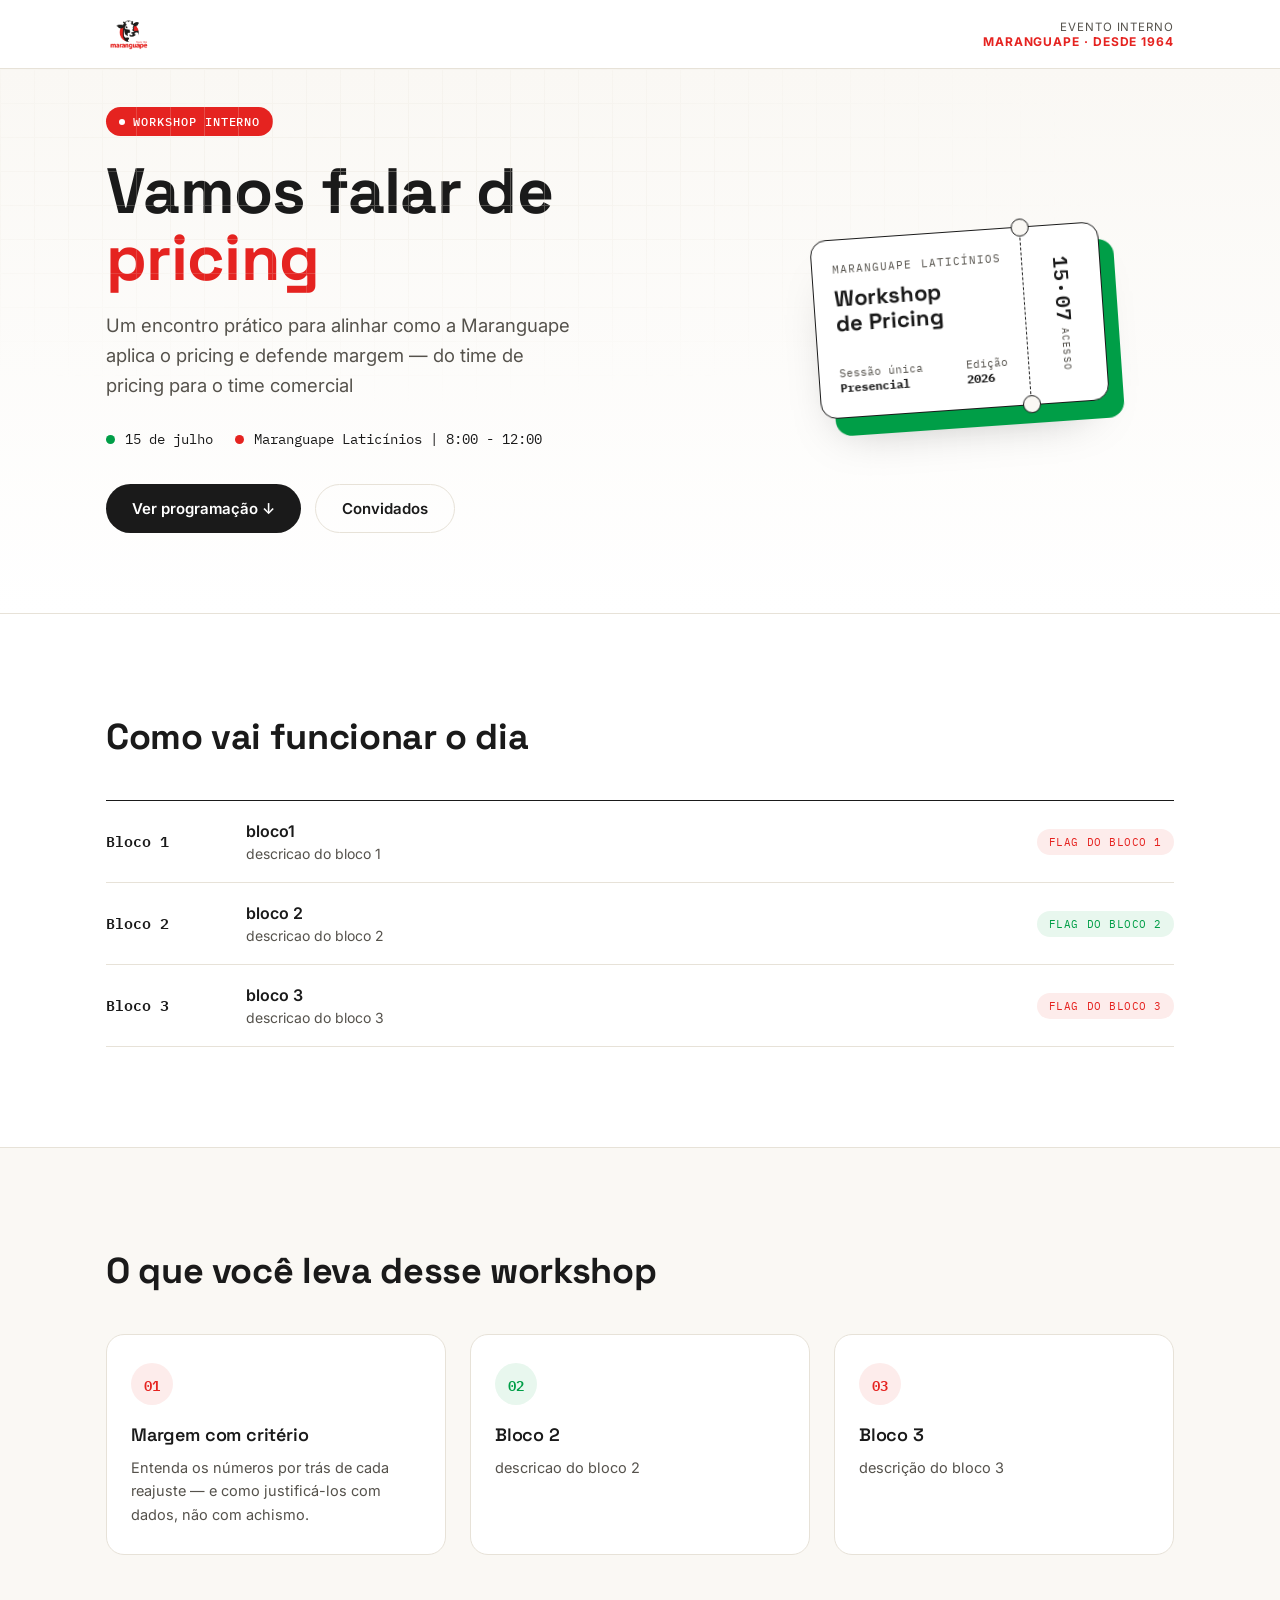
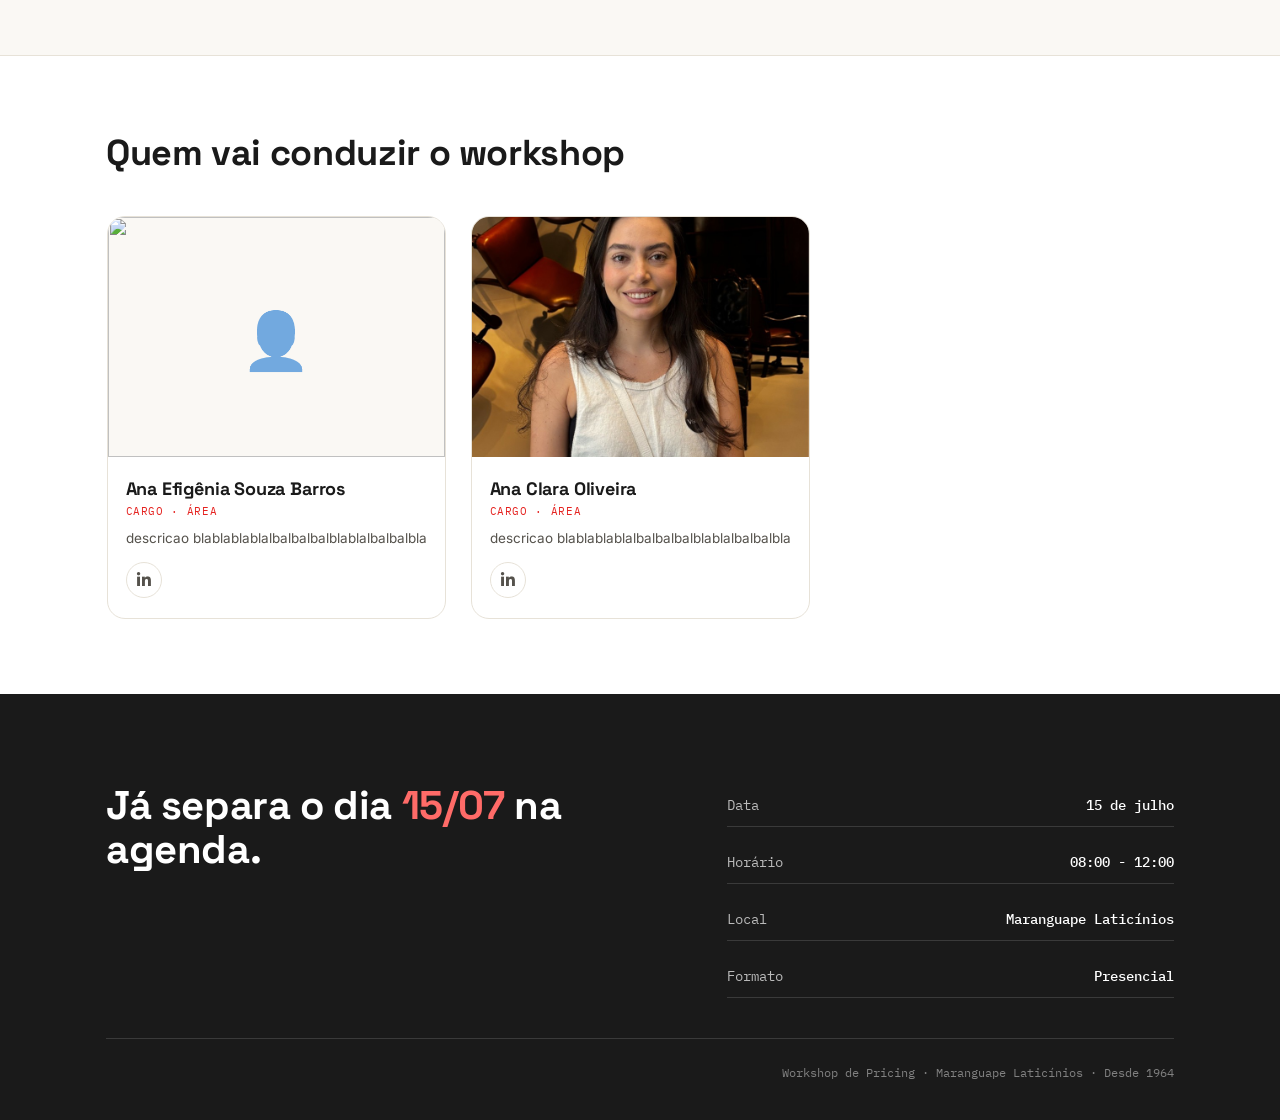
==== index.html @ 8d64ac61 "Add files via upload" ====
<!DOCTYPE html>
<html lang="pt-BR">
<head>
<meta charset="UTF-8">
<meta name="viewport" content="width=device-width, initial-scale=1.0">
<title>Workshop de Pricing · Maranguape · 15 de julho</title>
<link rel="preconnect" href="https://fonts.googleapis.com">
<link rel="preconnect" href="https://fonts.gstatic.com" crossorigin>
<link href="https://fonts.googleapis.com/css2?family=Space+Grotesk:wght@500;600;700&family=Inter:wght@400;500;600;700&family=IBM+Plex+Mono:wght@400;500;600&display=swap" rel="stylesheet">
<link href="workshop.css" rel="stylesheet"> 
<link rel="icon" type="image/png" href="logo.png">
</head>
<body>

  <!-- depois tem q lembrar de aumentar a logo do icon ta mt pequena-->

<header class="site">
  <div class="wrap">
    <div class="brand">
      <img src="logo.png">
    </div>
    <div class="header-tag">Evento interno<strong>Maranguape · Desde 1964</strong></div>
  </div>
</header>

<section class="hero">
  <div class="grid-bg"></div>
  <div class="wrap">
    <div>
      <span class="eyebrow">Workshop interno</span>
      <h1>Vamos falar de <span>pricing</span></h1>
      <p class="lead">Um encontro prático para alinhar como a Maranguape aplica o pricing e defende margem — 
        do time de pricing para o time comercial</p>
      <div class="hero-meta">
        <div class="meta-item"><span class="meta-dot"></span> 15 de julho</div>
        <div class="meta-item alt"><span class="meta-dot"></span> Maranguape Laticínios | 8:00 - 12:00</div>
      </div>
      <div class="cta-row">
        <a href="#agenda" class="btn btn-primary">Ver programação ↓</a>
        <a href="#convidados" class="btn btn-ghost">Convidados</a>
      </div>
    </div>

    <div class="ticket-stage">
      <div>
        <div class="ticket">
          <div class="ticket-main">
            <div>
              <div class="ticket-brand">Maranguape laticínios</div>
              <div class="ticket-title">Workshop<br>de Pricing</div>
            </div>
            <div class="ticket-foot">
              <span>Sessão única<br><strong>Presencial</strong></span>
              <span>Edição<br><strong>2026</strong></span>
            </div>
          </div>
          <div class="ticket-stub">
            <span class="ticket-num">15·07</span>
            <span class="label">Acesso</span>
          </div>
        </div>
      </div>
    </div>
  </div>
</section>

<section class="agenda" id="agenda">
  <div class="wrap">
    <div class="section-head">
      <div>
        <h2>Como vai funcionar o dia</h2>
      </div>
    </div>

    <div class="ledger">
      <div class="ledger-row">
        <div class="ledger-time mono">Bloco 1</div>
        <div>
          <div class="ledger-title">bloco1</div>
          <div class="ledger-desc">descricao do bloco 1 </div>
        </div>
        <span class="tag-chip red">flag do bloco 1</span>
      </div>
      <div class="ledger-row">
        <div class="ledger-time mono">Bloco 2</div>
        <div>
          <div class="ledger-title">bloco 2</div>
          <div class="ledger-desc">descricao do bloco 2</div>
        </div>
        <span class="tag-chip green">flag do bloco 2</span>
      </div>
      <div class="ledger-row">
        <div class="ledger-time mono">Bloco 3</div>
        <div>
          <div class="ledger-title">bloco 3</div>
          <div class="ledger-desc">descricao do bloco 3</div>
        </div>
        <span class="tag-chip red">flag do bloco 3</span>
      </div>
    </div>
  </div>
</section>

<section class="why">
  <div class="wrap">
    <div class="section-head">
      <div>
        <h2>O que você leva desse workshop</h2>
      </div>
    </div>
    <div class="why-grid">
      <div class="why-card">
        <div class="icon">01</div>
        <h3>Margem com critério</h3>
        <p>Entenda os números por trás de cada reajuste — e como justificá-los com dados, não com achismo.</p>
      </div>
      <div class="why-card">
        <div class="icon">02</div>
        <h3>Bloco 2</h3>
        <p>descricao do bloco 2</p>
      </div>
      <div class="why-card">
        <div class="icon">03</div>
        <h3>Bloco 3</h3>
        <p>descrição do bloco 3</p>
      </div>
    </div>
  </div>
</section>

<section class="guests" id="convidados">
  <div class="wrap">
    <div class="section-head">
      <div>
        <h2>Quem vai conduzir o workshop</h2>
      </div>
    </div>

    <div class="guests-grid">
      <div class="guest-card">
        <div class="guest-photo">
          <div class="placeholder">👤</div>
          <img src="efigenia.jpeg">
        </div>
        <div class="guest-info">
          <h3 class="guest-name">Ana Efigênia Souza Barros</h3>
          <span class="guest-role">Cargo · Área</span>
          <p class="guest-bio">descricao blablablablalbalbalbalblablalbalbalbla</p>

          <link rel="stylesheet" href="https://cdnjs.cloudflare.com/ajax/libs/font-awesome/6.5.0/css/all.min.css">

          <div class="guest-social">
            <a href="https://www.linkedin.com/in/anaefigenia/?lipi=urn%3Ali%3Apage%3Ad_flagship3_profile_view_base_contact_details%3BXvCQeNwMTAOn4PESxk7EeA%3D%3D" target="_blank" title="LinkedIn">
              <i class="fab fa-linkedin-in"></i>
            </a>
          </div>
        </div>
      </div>

      <div class="guest-card">
        <div class="guest-photo">
          <div class="placeholder">👤</div>
            <img src="ana.jpg">
        </div>
        <div class="guest-info">
          <h3 class="guest-name">Ana Clara Oliveira</h3>
          <span class="guest-role">Cargo · Área</span>
          <p class="guest-bio">descricao blablablablalbalbalbalblablalbalbalbla</p>
          <link rel="stylesheet" href="https://cdnjs.cloudflare.com/ajax/libs/font-awesome/6.5.0/css/all.min.css">

          <div class="guest-social">
            <a href="https://www.linkedin.com/in/ana-clara-d-oliveira/" target="_blank" title="LinkedIn">
              <i class="fab fa-linkedin-in"></i>
            </a>
          </div>
        </div>
      </div>
    </div>
  </div>
</section>

<footer class="site" id="presenca">
  <div class="wrap">
    <div class="footer-top">
      <h2>Já separa o dia <span>15/07</span> na agenda.</h2>
      <div class="footer-details">
        <div class="detail-row"><span>Data</span><strong>15 de julho</strong></div>
        <div class="detail-row"><span>Horário</span><strong>08:00 - 12:00</strong></div>
        <div class="detail-row"><span>Local</span><strong>Maranguape Laticínios</strong></div>
        <div class="detail-row"><span>Formato</span><strong>Presencial</strong></div>
      </div>
    </div>
    <div class="footer-bottom">
      <div class="brand">
      </div>
      <small>Workshop de Pricing · Maranguape Laticínios · Desde 1964</small>
    </div>
  </div>
</footer>

<script>
  // reveal ledger rows on scroll
  const rows = document.querySelectorAll('.ledger-row');
  const obs = new IntersectionObserver((entries)=>{
    entries.forEach((e,i)=>{
      if(e.isIntersecting){
        setTimeout(()=>e.target.classList.add('show'), i*70);
        obs.unobserve(e.target);
      }
    });
  }, {threshold:0.2});
  rows.forEach(r=>obs.observe(r));
</script>

</body>
</html>
---- workshop.css ----
:root{
    --white:#FFFFFF;
    --red:#E52320;
    --green:#009E47;
    --ink:#1A1A1A;
    --ink-soft:#55524C;
    --cream:#FAF8F4;
    --line:#E7E2D8;
    --red-soft:#FDECEB;
    --green-soft:#E8F7EE;
    --radius:18px;
  }
  *{box-sizing:border-box;}
  html{scroll-behavior:smooth;}
  body{
    margin:0;
    background:var(--white);
    color:var(--ink);
    font-family:'Inter',sans-serif;
    -webkit-font-smoothing:antialiased;
    overflow-x:hidden;
  }
  h1,h2,h3{
    font-family:'Space Grotesk',sans-serif;
    margin:0;
    letter-spacing:-0.01em;
  }
  .mono{
    font-family:'IBM Plex Mono',monospace;
  }
  a{color:inherit;}
  img{display:block;max-width:100%;}

  /* ---------- layout shells ---------- */
  .wrap{
    max-width:1180px;
    margin:0 auto;
    padding:0 clamp(20px,5vw,56px);
  }
  section{position:relative;}

  /* ---------- header ---------- */
  header.site{
    position:sticky;
    top:0;
    z-index:50;
    background:rgba(255,255,255,0.88);
    backdrop-filter:blur(8px);
    border-bottom:1px solid var(--line);
  }
  header.site .wrap{
    display:flex;
    align-items:center;
    justify-content:space-between;
    padding-top:14px;
    padding-bottom:14px;
  }
  .brand{display:flex;align-items:center;gap:10px;}
  .brand img{height:40px;width:auto;}
  .header-tag{
    font-size:11.5px;
    letter-spacing:0.08em;
    text-transform:uppercase;
    color:var(--ink-soft);
    text-align:right;
  }
  .header-tag strong{color:var(--red);display:block;font-size:12px;}

  /* ---------- hero ---------- */
  .hero{
    padding:clamp(24px,3vw,56px) 0 clamp(40px,7vw,80px); /* Reduzido de 48px/8vw/96px */
    background:
      linear-gradient(180deg, var(--cream) 0%, var(--white) 100%);
    border-bottom:1px solid var(--line);
    overflow:hidden;
  }
  .hero .wrap{
    display:grid;
    grid-template-columns:1.15fr 0.85fr;
    gap:clamp(32px,5vw,60px);
    align-items:center;
  }
  .grid-bg{
    position:absolute;
    inset:0;
    background-image:
      linear-gradient(var(--line) 1px, transparent 1px),
      linear-gradient(90deg, var(--line) 1px, transparent 1px);
    background-size:34px 34px;
    opacity:0.35;
    mask-image:radial-gradient(ellipse 80% 60% at 30% 20%, black 0%, transparent 70%);
    pointer-events:none;
  }
  .eyebrow{
    display:inline-flex;
    align-items:center;
    gap:8px;
    background:var(--red);
    color:var(--white);
    font-family:'IBM Plex Mono',monospace;
    font-size:12px;
    font-weight:500;
    letter-spacing:0.08em;
    text-transform:uppercase;
    padding:7px 13px;
    border-radius:100px;
    margin-bottom:22px;
  }
  .eyebrow::before{
    content:'';
    width:6px;height:6px;
    background:var(--white);
    border-radius:50%;
    display:inline-block;
  }
  .hero h1{
    font-size:clamp(38px,5.6vw,64px);
    line-height:1.04;
    font-weight:700;
    color:var(--ink);
  }
  .hero h1 span{color:var(--red);}
  .hero p.lead{
    margin-top:20px;
    font-size:clamp(16px,1.6vw,18.5px);
    line-height:1.6;
    color:var(--ink-soft);
    max-width:480px;
  }
  .hero-meta{
    margin-top:30px;
    display:flex;
    flex-wrap:wrap;
    gap:22px;
  }
  .meta-item{
    display:flex;
    align-items:center;
    gap:10px;
    font-family:'IBM Plex Mono',monospace;
    font-size:14px;
    color:var(--ink);
  }
  .meta-dot{
    width:9px;height:9px;border-radius:50%;
    background:var(--green);
    flex-shrink:0;
  }
  .meta-item.alt .meta-dot{background:var(--red);}
  .cta-row{
    margin-top:36px;
    display:flex;
    gap:14px;
    flex-wrap:wrap;
  }
  .btn{
    font-family:'Inter',sans-serif;
    font-weight:600;
    font-size:15px;
    padding:14px 26px;
    border-radius:100px;
    text-decoration:none;
    display:inline-flex;
    align-items:center;
    gap:8px;
    transition:transform .18s ease, box-shadow .18s ease;
  }
  .btn-primary{
    background:var(--ink);
    color:var(--white);
  }
  .btn-primary:hover{transform:translateY(-2px);box-shadow:0 10px 20px -8px rgba(0,0,0,0.35);}
  .btn-ghost{
    background:transparent;
    color:var(--ink);
    border:1.5px solid var(--line);
  }
  .btn-ghost:hover{border-color:var(--ink);transform:translateY(-2px);}

  /* ---------- ticket signature element ---------- */
  .ticket-stage{
    display:flex;
    justify-content:center;
    align-items:center;
    perspective:900px;
  }
  .ticket{
    width:100%;
    max-width:340px;
    aspect-ratio:340/210;
    background:var(--white);
    border:1.5px solid var(--ink);
    border-radius:16px;
    box-shadow:14px 18px 0 0 var(--green), 0 30px 50px -25px rgba(0,0,0,0.35);
    display:grid;
    grid-template-columns:1fr 78px;
    transform:rotate(-4deg);
    animation:ticketIn .9s cubic-bezier(.2,.8,.2,1) both;
    position:relative;
  }
  @keyframes ticketIn{
    from{opacity:0; transform:rotate(-12deg) translateY(24px) scale(.92);}
    to{opacity:1; transform:rotate(-4deg) translateY(0) scale(1);}
  }
  .ticket-main{
    padding:22px 20px;
    display:flex;
    flex-direction:column;
    justify-content:space-between;
  }
  .ticket-brand{
    font-family:'IBM Plex Mono',monospace;
    font-size:10.5px;
    letter-spacing:0.1em;
    text-transform:uppercase;
    color:var(--ink-soft);
  }
  .ticket-title{
    font-family:'Space Grotesk',sans-serif;
    font-weight:700;
    font-size:22px;
    line-height:1.12;
    margin-top:10px;
  }
  .ticket-foot{
    display:flex;
    justify-content:space-between;
    align-items:flex-end;
    font-family:'IBM Plex Mono',monospace;
    font-size:11px;
    color:var(--ink-soft);
  }
  .ticket-foot strong{color:var(--ink);font-size:12px;}
  .ticket-stub{
    border-left:1.5px dashed var(--ink);
    display:flex;
    flex-direction:column;
    align-items:center;
    justify-content:center;
    gap:6px;
    padding:14px 6px;
    position:relative;
  }
  .ticket-stub::before, .ticket-stub::after{
    content:'';
    position:absolute;
    width:16px;height:16px;
    background:var(--cream);
    border:1.5px solid var(--ink);
    border-radius:50%;
    left:-9px;
  }
  .ticket-stub::before{top:-9px;}
  .ticket-stub::after{bottom:-9px;}
  .ticket-num{
    font-family:'IBM Plex Mono',monospace;
    font-weight:600;
    font-size:20px;
    writing-mode:vertical-rl;
    letter-spacing:0.06em;
  }
  .ticket-stub .label{
    font-family:'IBM Plex Mono',monospace;
    font-size:9.5px;
    letter-spacing:0.12em;
    writing-mode:vertical-rl;
    color:var(--ink-soft);
    text-transform:uppercase;
  }
  .ticket-caption{
    text-align:center;
    margin-top:26px;
    font-family:'IBM Plex Mono',monospace;
    font-size:12.5px;
    color:var(--ink-soft);
  }

  /* ---------- section heads ---------- */
  .section-head{
    display:flex;
    justify-content:space-between;
    align-items:flex-end;
    gap:24px;
    margin-bottom:40px;
    flex-wrap:wrap;
  }
  .section-num{
    font-family:'IBM Plex Mono',monospace;
    font-size:13px;
    color:var(--red);
    letter-spacing:0.08em;
    text-transform:uppercase;
    margin-bottom:10px;
    display:block;
  }
  .section-head h2{
    font-size:clamp(26px,3.4vw,36px);
    font-weight:700;
  }
  .section-head p{
    color:var(--ink-soft);
    max-width:360px;
    font-size:15px;
    line-height:1.55;
    margin:0;
  }

  /* ---------- agenda (ledger) ---------- */
  .agenda{padding:clamp(64px,9vw,100px) 0;}
  .ledger{
    border-top:1.5px solid var(--ink);
  }
  .ledger-row{
    display:grid;
    grid-template-columns:120px 1fr 150px;
    gap:20px;
    align-items:center;
    padding:20px 0;
    border-bottom:1px solid var(--line);
    opacity:0;
    transform:translateY(14px);
    transition:opacity .6s ease, transform .6s ease;
  }
  .ledger-row.show{opacity:1; transform:translateY(0);}
  .ledger-time{
    font-family:'IBM Plex Mono',monospace;
    font-weight:600;
    font-size:15px;
  }
  .ledger-title{
    font-weight:600;
    font-size:16px;
  }
  .ledger-desc{
    font-size:14px;
    color:var(--ink-soft);
    margin-top:4px;
    font-weight:400;
  }
  .tag-chip{
    justify-self:end;
    font-family:'IBM Plex Mono',monospace;
    font-size:11px;
    letter-spacing:0.05em;
    text-transform:uppercase;
    padding:6px 12px;
    border-radius:100px;
    white-space:nowrap;
  }
  .tag-chip.red{background:var(--red-soft);color:var(--red);}
  .tag-chip.green{background:var(--green-soft);color:var(--green);}
  .agenda-note{
    margin-top:22px;
    font-size:13px;
    color:var(--ink-soft);
    font-family:'IBM Plex Mono',monospace;
  }

  /* ---------- reasons / why join ---------- */
  .why{
    padding:clamp(64px,9vw,100px) 0;
    background:var(--cream);
    border-top:1px solid var(--line);
    border-bottom:1px solid var(--line);
  }
  .why-grid{
    display:grid;
    grid-template-columns:repeat(3,1fr);
    gap:24px;
  }
  .why-card{
    background:var(--white);
    border:1px solid var(--line);
    border-radius:var(--radius);
    padding:28px 24px;
    transition:transform .2s ease, box-shadow .2s ease;
  }
  .why-card:hover{transform:translateY(-4px); box-shadow:0 16px 30px -20px rgba(0,0,0,0.25);}
  .why-card .icon{
    width:42px;height:42px;
    border-radius:50%;
    display:flex;align-items:center;justify-content:center;
    margin-bottom:18px;
    font-family:'IBM Plex Mono',monospace;
    font-weight:600;
    font-size:14px;
  }
  .why-card:nth-child(odd) .icon{background:var(--red-soft);color:var(--red);}
  .why-card:nth-child(even) .icon{background:var(--green-soft);color:var(--green);}
  .why-card h3{
    font-size:18px;
    font-weight:600;
    margin-bottom:10px;
  }
  .why-card p{
    font-size:14.5px;
    line-height:1.6;
    color:var(--ink-soft);
    margin:0;
  }

    /* ---------- guests ---------- */
    .guests{
    padding:clamp(64px,5.8vw,100px) 0;
    background:var(--white);
    }
    .guests-grid{
    display:grid;
    grid-template-columns:repeat(3,1fr);
    gap:24px;
    }
    .guest-card{
    background:var(--white);
    border:1.5px solid var(--line);
    border-radius:var(--radius);
    overflow:hidden;
    transition:transform .25s ease, box-shadow .25s ease;
    max-width:340px;
    margin:0 auto;
    }
    .guest-card:hover{
    transform:translateY(-6px);
    box-shadow:0 20px 40px -18px rgba(0,0,0,0.3);
    }
    .guest-photo{
    width:100%;
    aspect-ratio:1/1;
    max-height:240px;
    background:var(--cream);
    display:flex;
    align-items:center;
    justify-content:center;
    position:relative;
    overflow:hidden;
    }
    .guest-photo img{
    width:100%;
    height:100%;
    object-fit:cover;
    position:absolute;
    inset:0;
    }
    .guest-photo .placeholder{
    font-family:'IBM Plex Mono',monospace;
    font-size:56px;
    font-weight:600;
    color:var(--line);
    opacity:0.6;
    }
    .guest-info{
    padding:20px 18px;
    }
    .guest-name{
    font-family:'Space Grotesk',sans-serif;
    font-size:18px;
    font-weight:700;
    margin-bottom:4px;
    color:var(--ink);
    }
    .guest-role{
    font-family:'IBM Plex Mono',monospace;
    font-size:11px;
    letter-spacing:0.06em;
    text-transform:uppercase;
    color:var(--red);
    margin-bottom:10px;
    display:block;
    }
    .guest-bio{
    font-size:13.5px;
    line-height:1.5;
    color:var(--ink-soft);
    margin:0;
    }
    .guest-social {
      margin-top: 14px;
      gap: 10px;
      
    }
    .guest-social a i {
  font-size: 16px;
    }

    .guest-social a {
      width: 36px;
      height: 36px;
      border-radius: 50%;
      border: 1.5px solid var(--line);
      display: flex;
      align-items: center;
      justify-content: center;
      text-decoration: none;
      color: var(--ink-soft);
      transition: all .2s ease;
    }

    .guest-social a svg {
      width: 18px;
      height: 18px;
    }

    .guest-social a:hover {
      background: #0A66C2;
      color: var(--white);
      border-color: #0A66C2;
    }

  /* ---------- footer / rsvp ---------- */
  footer.site{
    background:var(--ink);
    color:var(--white);
    padding:clamp(56px,8vw,90px) 0 40px;
  }
  .footer-top{
    display:grid;
    grid-template-columns:1.3fr 1fr;
    gap:40px;
    padding-bottom:40px;
    border-bottom:1px solid rgba(255,255,255,0.14);
  }
  footer.site h2{
    font-size:clamp(28px,4vw,40px);
    line-height:1.1;
    font-weight:700;
  }
  footer.site h2 span{color:#FF6B68;}
  .footer-details{
    display:flex;
    flex-direction:column;
    gap:14px;
  }
  .detail-row{
    display:flex;
    justify-content:space-between;
    font-family:'IBM Plex Mono',monospace;
    font-size:13.5px;
    padding:12px 0;
    border-bottom:1px solid rgba(255,255,255,0.14);
    color:rgba(255,255,255,0.7);
  }
  .detail-row strong{color:var(--white);font-weight:500;}
  .footer-bottom{
    display:flex;
    justify-content:space-between;
    align-items:center;
    padding-top:26px;
    flex-wrap:wrap;
    gap:14px;
  }
  .footer-bottom small{
    color:rgba(255,255,255,0.45);
    font-family:'IBM Plex Mono',monospace;
    font-size:12px;
  }

  /* ---------- responsive ---------- */
  @media (max-width:880px){
    .hero .wrap{grid-template-columns:1fr;}
    .ticket-stage{margin-top:10px;}
    .why-grid{grid-template-columns:1fr;}
    .guests-grid{grid-template-columns:1fr; max-width:400px; margin:0 auto;}
    .footer-top{grid-template-columns:1fr;}
    .ledger-row{grid-template-columns:78px 1fr;}
    .tag-chip{grid-column:1/3; justify-self:start; margin-top:6px;}
  }
  @media (max-width:520px){
    .header-tag{display:none;}
    .ticket{max-width:280px;}
    .guests-grid{max-width:320px;}
  }
  @media (prefers-reduced-motion: reduce){
    .ticket{animation:none;}
    .ledger-row{transition:none; opacity:1; transform:none;}
  }

  @media (max-width:880px) {
    .footer-top {
        border-bottom: none;
        padding-bottom: 0;
    }
  }
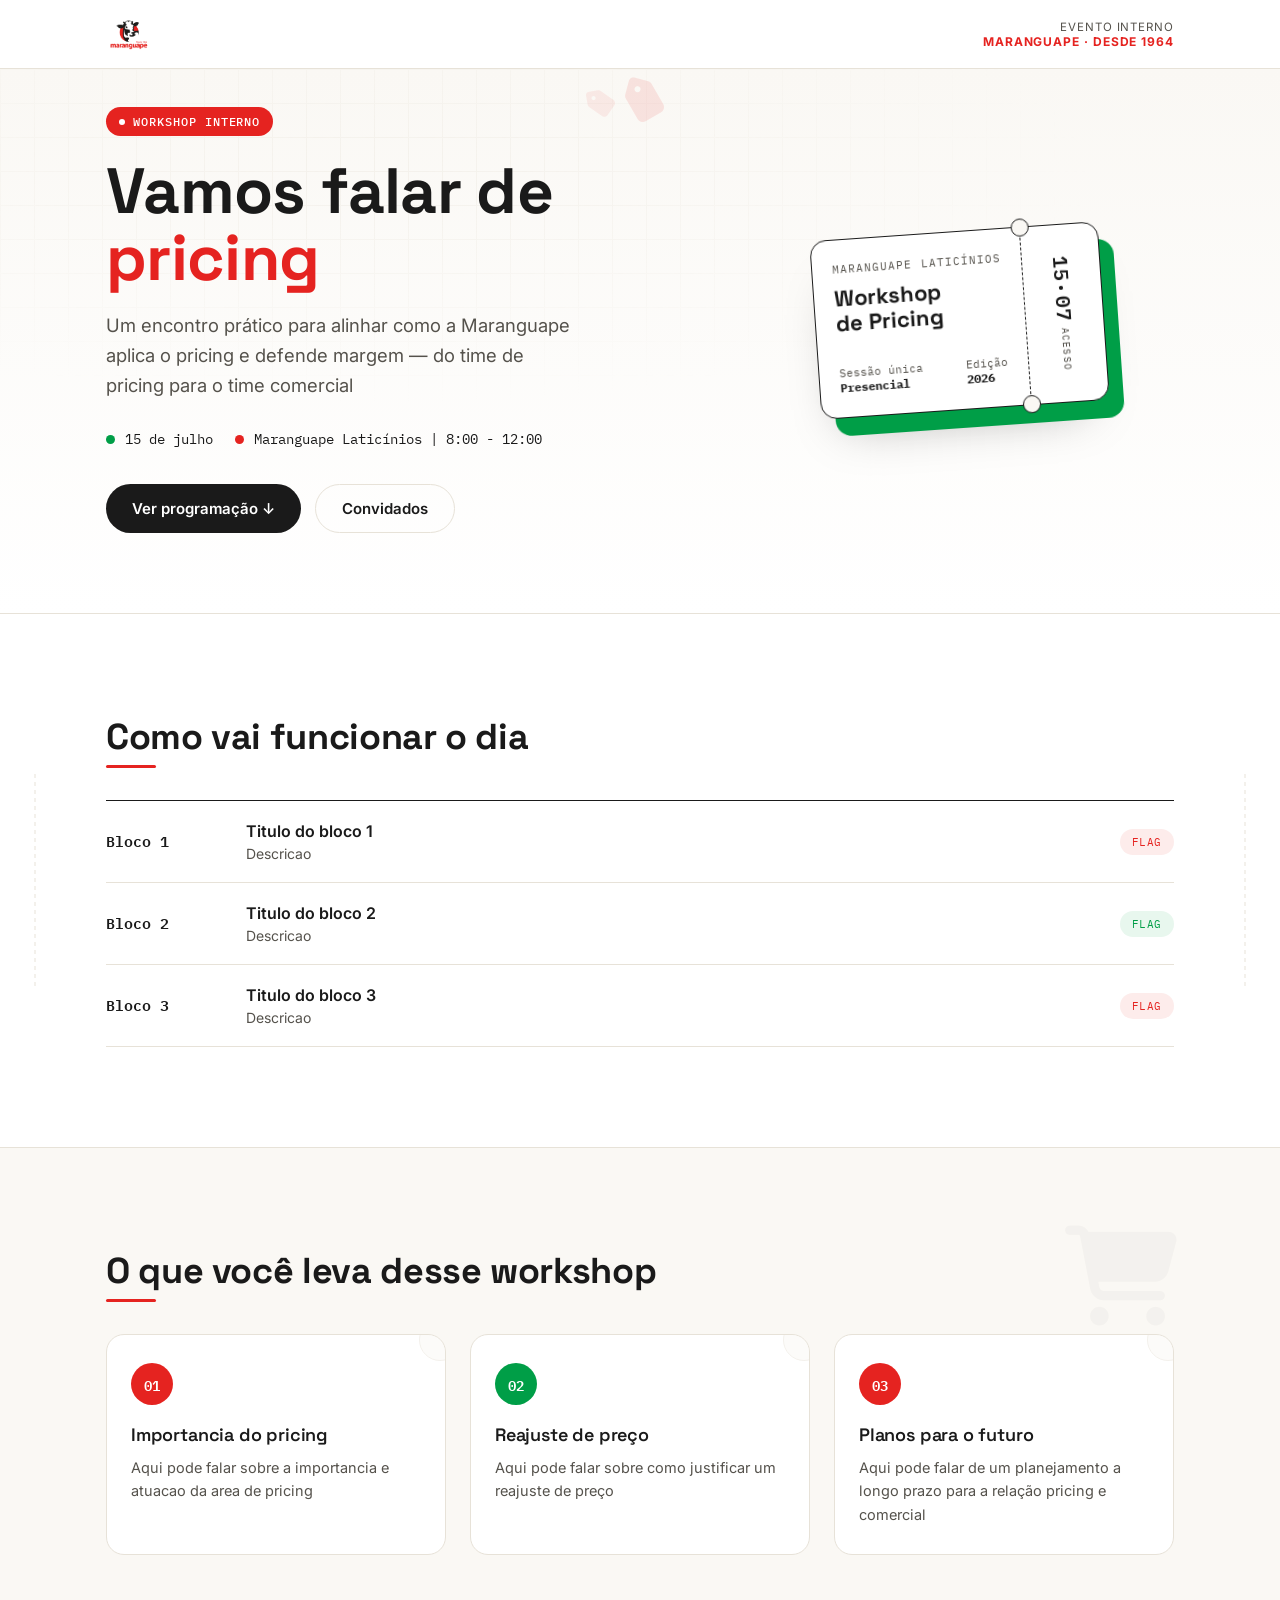
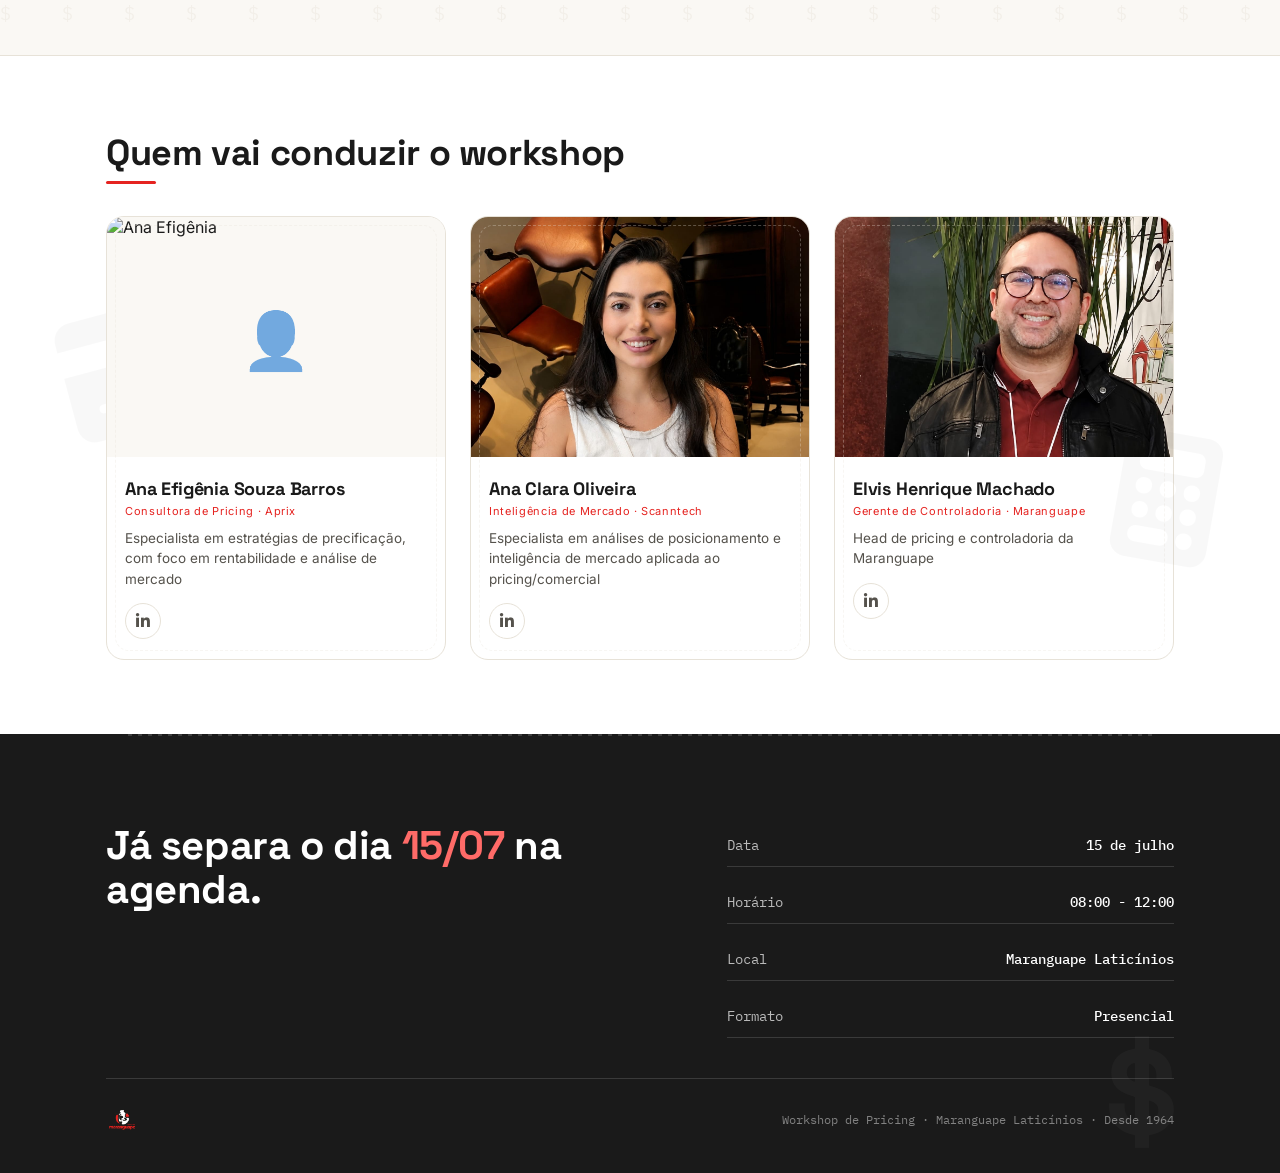
==== commit 539ed02e: "Add files via upload" ====
--- a/index.html
+++ b/index.html
@@ -7,17 +7,17 @@
 <link rel="preconnect" href="https://fonts.googleapis.com">
 <link rel="preconnect" href="https://fonts.gstatic.com" crossorigin>
 <link href="https://fonts.googleapis.com/css2?family=Space+Grotesk:wght@500;600;700&family=Inter:wght@400;500;600;700&family=IBM+Plex+Mono:wght@400;500;600&display=swap" rel="stylesheet">
+<link rel="stylesheet" href="https://cdnjs.cloudflare.com/ajax/libs/font-awesome/6.5.0/css/all.min.css">
 <link href="workshop.css" rel="stylesheet"> 
 <link rel="icon" type="image/png" href="logo.png">
+
 </head>
 <body>
 
-  <!-- depois tem q lembrar de aumentar a logo do icon ta mt pequena-->
-
 <header class="site">
   <div class="wrap">
     <div class="brand">
-      <img src="logo.png">
+      <img src="logo.png" alt="Maranguape">
     </div>
     <div class="header-tag">Evento interno<strong>Maranguape · Desde 1964</strong></div>
   </div>
@@ -76,26 +76,26 @@
       <div class="ledger-row">
         <div class="ledger-time mono">Bloco 1</div>
         <div>
-          <div class="ledger-title">bloco1</div>
-          <div class="ledger-desc">descricao do bloco 1 </div>
-        </div>
-        <span class="tag-chip red">flag do bloco 1</span>
+          <div class="ledger-title">Titulo do bloco 1</div>
+          <div class="ledger-desc">Descricao</div>
+        </div>
+        <span class="tag-chip red">Flag</span>
       </div>
       <div class="ledger-row">
         <div class="ledger-time mono">Bloco 2</div>
         <div>
-          <div class="ledger-title">bloco 2</div>
-          <div class="ledger-desc">descricao do bloco 2</div>
-        </div>
-        <span class="tag-chip green">flag do bloco 2</span>
+          <div class="ledger-title">Titulo do bloco 2</div>
+          <div class="ledger-desc">Descricao</div>
+        </div>
+        <span class="tag-chip green">Flag</span>
       </div>
       <div class="ledger-row">
         <div class="ledger-time mono">Bloco 3</div>
         <div>
-          <div class="ledger-title">bloco 3</div>
-          <div class="ledger-desc">descricao do bloco 3</div>
-        </div>
-        <span class="tag-chip red">flag do bloco 3</span>
+          <div class="ledger-title">Titulo do bloco 3</div>
+          <div class="ledger-desc">Descricao</div>
+        </div>
+        <span class="tag-chip red">Flag</span>
       </div>
     </div>
   </div>
@@ -111,18 +111,18 @@
     <div class="why-grid">
       <div class="why-card">
         <div class="icon">01</div>
-        <h3>Margem com critério</h3>
-        <p>Entenda os números por trás de cada reajuste — e como justificá-los com dados, não com achismo.</p>
+        <h3>Importancia do pricing</h3>
+        <p>Aqui pode falar sobre a importancia e atuacao da area de pricing</p>
       </div>
       <div class="why-card">
         <div class="icon">02</div>
-        <h3>Bloco 2</h3>
-        <p>descricao do bloco 2</p>
+        <h3>Reajuste de preço</h3>
+        <p>Aqui pode falar sobre como justificar um reajuste de preço</p>
       </div>
       <div class="why-card">
         <div class="icon">03</div>
-        <h3>Bloco 3</h3>
-        <p>descrição do bloco 3</p>
+        <h3>Planos para o futuro</h3>
+        <p>Aqui pode falar de um planejamento a longo prazo para a relação pricing e comercial</p>
       </div>
     </div>
   </div>
@@ -140,17 +140,14 @@
       <div class="guest-card">
         <div class="guest-photo">
           <div class="placeholder">👤</div>
-          <img src="efigenia.jpeg">
+          <img src="efigenia.jpeg" alt="Ana Efigênia">
         </div>
         <div class="guest-info">
           <h3 class="guest-name">Ana Efigênia Souza Barros</h3>
-          <span class="guest-role">Cargo · Área</span>
-          <p class="guest-bio">descricao blablablablalbalbalbalblablalbalbalbla</p>
-
-          <link rel="stylesheet" href="https://cdnjs.cloudflare.com/ajax/libs/font-awesome/6.5.0/css/all.min.css">
-
+          <span class="guest-role">Consultora de Pricing · Aprix</span>
+          <p class="guest-bio">Especialista em estratégias de precificação, com foco em rentabilidade e análise de mercado</p>
           <div class="guest-social">
-            <a href="https://www.linkedin.com/in/anaefigenia/?lipi=urn%3Ali%3Apage%3Ad_flagship3_profile_view_base_contact_details%3BXvCQeNwMTAOn4PESxk7EeA%3D%3D" target="_blank" title="LinkedIn">
+            <a href="https://www.linkedin.com/in/anaefigenia/" target="_blank" title="LinkedIn">
               <i class="fab fa-linkedin-in"></i>
             </a>
           </div>
@@ -160,14 +157,29 @@
       <div class="guest-card">
         <div class="guest-photo">
           <div class="placeholder">👤</div>
-            <img src="ana.jpg">
+          <img src="ana.jpeg" alt="Ana Clara" style="object-position: top;">
         </div>
         <div class="guest-info">
           <h3 class="guest-name">Ana Clara Oliveira</h3>
-          <span class="guest-role">Cargo · Área</span>
-          <p class="guest-bio">descricao blablablablalbalbalbalblablalbalbalbla</p>
-          <link rel="stylesheet" href="https://cdnjs.cloudflare.com/ajax/libs/font-awesome/6.5.0/css/all.min.css">
-
+          <span class="guest-role">Inteligência de Mercado · Scanntech</span>
+          <p class="guest-bio">Especialista em análises de posicionamento e inteligência de mercado aplicada ao pricing/comercial</p>
+          <div class="guest-social">
+            <a href="https://www.linkedin.com/in/ana-clara-d-oliveira/" target="_blank" title="LinkedIn">
+              <i class="fab fa-linkedin-in"></i>
+            </a>
+          </div>
+        </div>
+      </div>
+
+      <div class="guest-card">
+        <div class="guest-photo">
+          <div class="placeholder">👤</div>
+          <img src="elvis.jpeg" alt="Elvis" style="object-position: top;">
+        </div>
+        <div class="guest-info">
+          <h3 class="guest-name">Elvis Henrique Machado</h3>
+          <span class="guest-role">Gerente de Controladoria · Maranguape</span>
+          <p class="guest-bio">Head de pricing e controladoria da Maranguape</p>
           <div class="guest-social">
             <a href="https://www.linkedin.com/in/ana-clara-d-oliveira/" target="_blank" title="LinkedIn">
               <i class="fab fa-linkedin-in"></i>
@@ -192,6 +204,7 @@
     </div>
     <div class="footer-bottom">
       <div class="brand">
+        <img src="logo.png" alt="Maranguape" style="height:28px;">
       </div>
       <small>Workshop de Pricing · Maranguape Laticínios · Desde 1964</small>
     </div>
@@ -199,7 +212,6 @@
 </footer>
 
 <script>
-  // reveal ledger rows on scroll
   const rows = document.querySelectorAll('.ledger-row');
   const obs = new IntersectionObserver((entries)=>{
     entries.forEach((e,i)=>{
--- a/workshop.css
+++ b/workshop.css
@@ -169,13 +169,15 @@
     background:var(--ink);
     color:var(--white);
   }
-  .btn-primary:hover{transform:translateY(-2px);box-shadow:0 10px 20px -8px rgba(0,0,0,0.35);}
+  .btn-primary:hover{transform:translateY(-2px);box-shadow:0 10px 20px -8px rgba(0,0,0,0.35);background:var(--green);
+    transition: transform .18s ease, box-shadow .18s ease, background .18s ease;
+    }
   .btn-ghost{
     background:transparent;
     color:var(--ink);
     border:1.5px solid var(--line);
   }
-  .btn-ghost:hover{border-color:var(--ink);transform:translateY(-2px);}
+  .btn-ghost:hover{border-color:var(--green);transform:translateY(-2px); transition: transform .18s ease, border-color .18s ease;}
 
   /* ---------- ticket signature element ---------- */
   .ticket-stage{
@@ -385,8 +387,8 @@
     font-weight:600;
     font-size:14px;
   }
-  .why-card:nth-child(odd) .icon{background:var(--red-soft);color:var(--red);}
-  .why-card:nth-child(even) .icon{background:var(--green-soft);color:var(--green);}
+  .why-card:nth-child(odd) .icon{background:var(--red);color:var(--white);}
+  .why-card:nth-child(even) .icon{background:var(--green);color:var(--white);}
   .why-card h3{
     font-size:18px;
     font-weight:600;
@@ -458,10 +460,9 @@
     color:var(--ink);
     }
     .guest-role{
-    font-family:'IBM Plex Mono',monospace;
+    font-family: 'Inter', sans-serif;
     font-size:11px;
     letter-spacing:0.06em;
-    text-transform:uppercase;
     color:var(--red);
     margin-bottom:10px;
     display:block;
@@ -578,4 +579,257 @@
         border-bottom: none;
         padding-bottom: 0;
     }
-  } +  } 
+
+
+
+    /* ═══════════════════════════════════════════
+     elementos gráficos que remetem a pricing
+     ═══════════════════════════════════════════ */
+
+  /* etiqueta de preço — ícone grande decorativo */
+  .hero .wrap > div:first-child{
+    position:relative;
+  }
+  .hero .wrap > div:first-child::before{
+    content:'\f02b';  /* fa-solid fa-tag */
+    font-family:'Font Awesome 6 Free';
+    font-weight:900;
+    position:absolute;
+    top:-30px;
+    right:20px;
+    font-size:48px;
+    color:var(--red);
+    opacity:0.1;
+    pointer-events:none;
+    z-index:0;
+    transform:rotate(15deg);
+  }
+
+  /* segunda etiqueta menor */
+  .hero .wrap > div:first-child::after{
+    content:'\f02b';
+    font-family:'Font Awesome 6 Free';
+    font-weight:900;
+    position:absolute;
+    top:-20px;
+    right:70px;
+    font-size:32px;
+    color:var(--red);
+    opacity:0.07;
+    pointer-events:none;
+    z-index:0;
+    transform:rotate(-10deg);
+  }
+
+  /* borda serrilhada lateral — cupom fiscal */
+  .agenda .wrap{
+    position:relative;
+  }
+  .agenda .wrap::before{
+    content:'';
+    position:absolute;
+    left:-16px;
+    top:60px;
+    bottom:60px;
+    width:2px;
+    background:repeating-linear-gradient(
+      to bottom,
+      var(--line) 0,
+      var(--line) 4px,
+      transparent 4px,
+      transparent 8px
+    );
+    opacity:0.5;
+    pointer-events:none;
+    z-index:0;
+  }
+  .agenda .wrap::after{
+    content:'';
+    position:absolute;
+    right:-16px;
+    top:60px;
+    bottom:60px;
+    width:2px;
+    background:repeating-linear-gradient(
+      to bottom,
+      var(--line) 0,
+      var(--line) 4px,
+      transparent 4px,
+      transparent 8px
+    );
+    opacity:0.5;
+    pointer-events:none;
+    z-index:0;
+  }
+
+  /* carrinho de compras — marca d'água */
+  .why::before{
+    content:'\f07a';  /* fa-solid fa-cart-shopping */
+    font-family:'Font Awesome 6 Free';
+    font-weight:600;
+    position:absolute;
+    right:8%;
+    top:25%;
+    transform:translateY(-50%);
+    font-size:100px;
+    color:var(--ink);
+    opacity:0.025;
+    pointer-events:none;
+    z-index:0;
+  }
+
+  /* cifrões no fundo */
+  .why::after{
+    content:'$ $ $ $ $ $ $ $ $ $ $ $ $ $ $ $ $ $ $ $ $ $ $ $ $ $ $ $ $ $';
+    position:absolute;
+    left:0;
+    bottom:30px;
+    width:100%;
+    font-family:'IBM Plex Mono',monospace;
+    font-size:18px;
+    letter-spacing:20px;
+    color:var(--line);
+    opacity:0.4;
+    pointer-events:none;
+    z-index:0;
+    white-space:nowrap;
+    overflow:hidden;
+  }
+
+  /* etiqueta circular no canto dos cards */
+  .why-card{
+    position:relative;
+    overflow:hidden;
+  }
+  .why-card::before{
+    content:'';
+    position:absolute;
+    top:-16px;
+    right:-16px;
+    width:40px;
+    height:40px;
+    background:var(--cream);
+    border:1.5px solid var(--line);
+    border-radius:50%;
+    opacity:0.5;
+    pointer-events:none;
+    z-index:0;
+  }
+  .why-card::after{
+    content:'';
+    position:absolute;
+    top:-10px;
+    right:-10px;
+    width:4px;
+    height:4px;
+    background:var(--ink-soft);
+    border-radius:50%;
+    opacity:0.3;
+    pointer-events:none;
+    z-index:1;
+  }
+
+
+
+  /* calculadora + cartão — marcas d'água */
+  .guests{
+    position:relative;
+  }
+  .guests::before{
+    content:'\f09d';  /* fa-solid fa-credit-card */
+    font-family:'Font Awesome 6 Free';
+    font-weight:900;
+    position:absolute;
+    left:5%;
+    top:35%;
+    font-size:140px;
+    color:var(--ink);
+    opacity:0.025;
+    pointer-events:none;
+    z-index:0;
+    transform:rotate(-15deg);
+  }
+
+  .guests::after{
+    content:'\f1ec';  /* fa-solid fa-calculator */
+    font-family:'Font Awesome 6 Free';
+    font-weight:900;
+    position:absolute;
+    right:5%;
+    bottom:25%;
+    font-size:130px;
+    color:var(--ink);
+    opacity:0.025;
+    pointer-events:none;
+    z-index:0;
+    transform:rotate(10deg);
+  }
+
+  /* sublinhado de total */
+  .section-head h2{
+    position:relative;
+  }
+  .section-head h2::after{
+    content:'';
+    position:absolute;
+    left:0;
+    bottom:-8px;
+    width:50px;
+    height:3px;
+    background:var(--red);
+    border-radius:2px;
+  }
+
+  /* moldura de etiqueta nos guests */
+  .guest-card{
+    position:relative;
+  }
+  .guest-card::after{
+    content:'';
+    position:absolute;
+    top:8px;
+    left:8px;
+    right:8px;
+    bottom:8px;
+    border:1.5px dashed var(--line);
+    border-radius:14px;
+    opacity:0.3;
+    pointer-events:none;
+    z-index:0;
+  }
+
+  /* rodapé com picote de recibo */
+  footer.site{
+    position:relative;
+  }
+  footer.site::before{
+    content:'';
+    position:absolute;
+    top:0;
+    left:10%;
+    right:10%;
+    height:2px;
+    background:repeating-linear-gradient(
+      90deg,
+      rgba(255,255,255,0.15) 0,
+      rgba(255,255,255,0.15) 4px,
+      transparent 4px,
+      transparent 10px
+    );
+    pointer-events:none;
+  }
+
+  /* cifrão decorativo no footer */
+  footer.site::after{
+    content:'$';
+    position:absolute;
+    right:8%;
+    bottom:20px;
+    font-family:'Space Grotesk',sans-serif;
+    font-size:120px;
+    font-weight:700;
+    color:rgba(255,255,255,0.03);
+    pointer-events:none;
+    line-height:1;
+  }
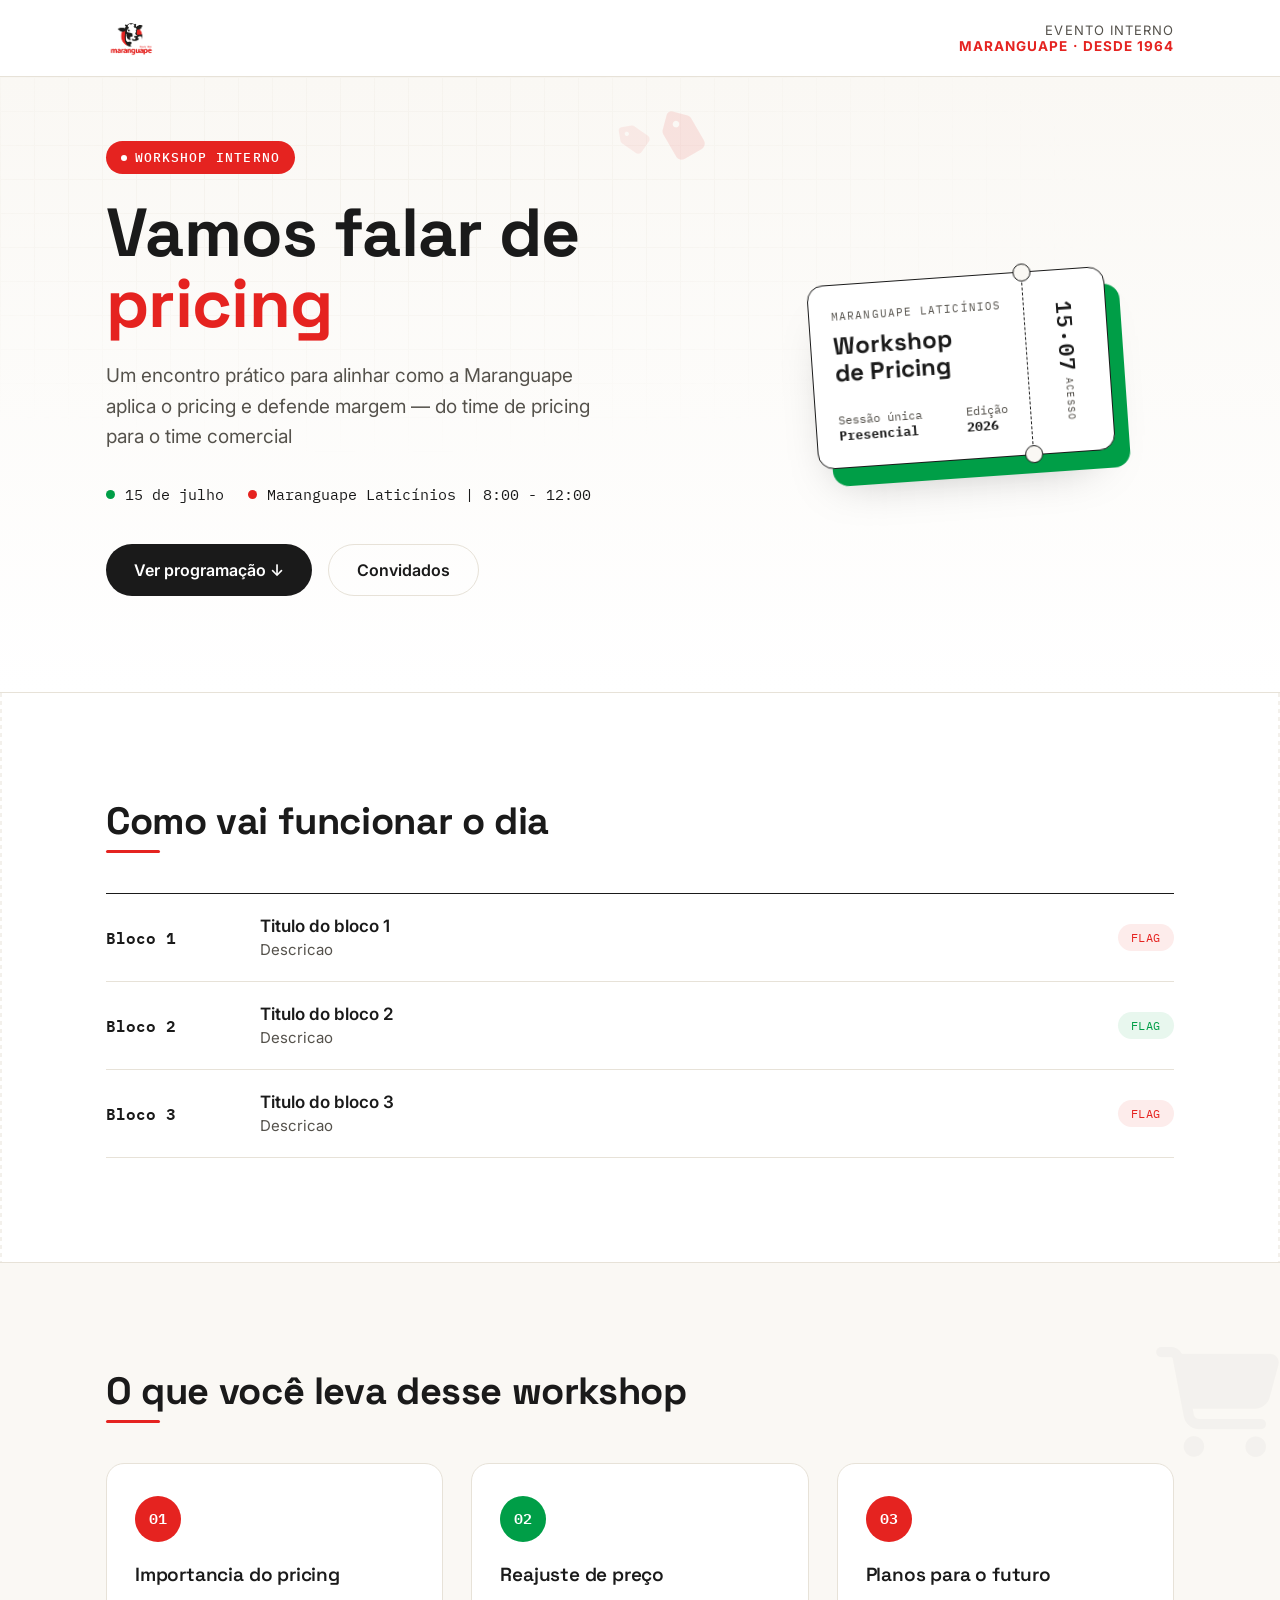
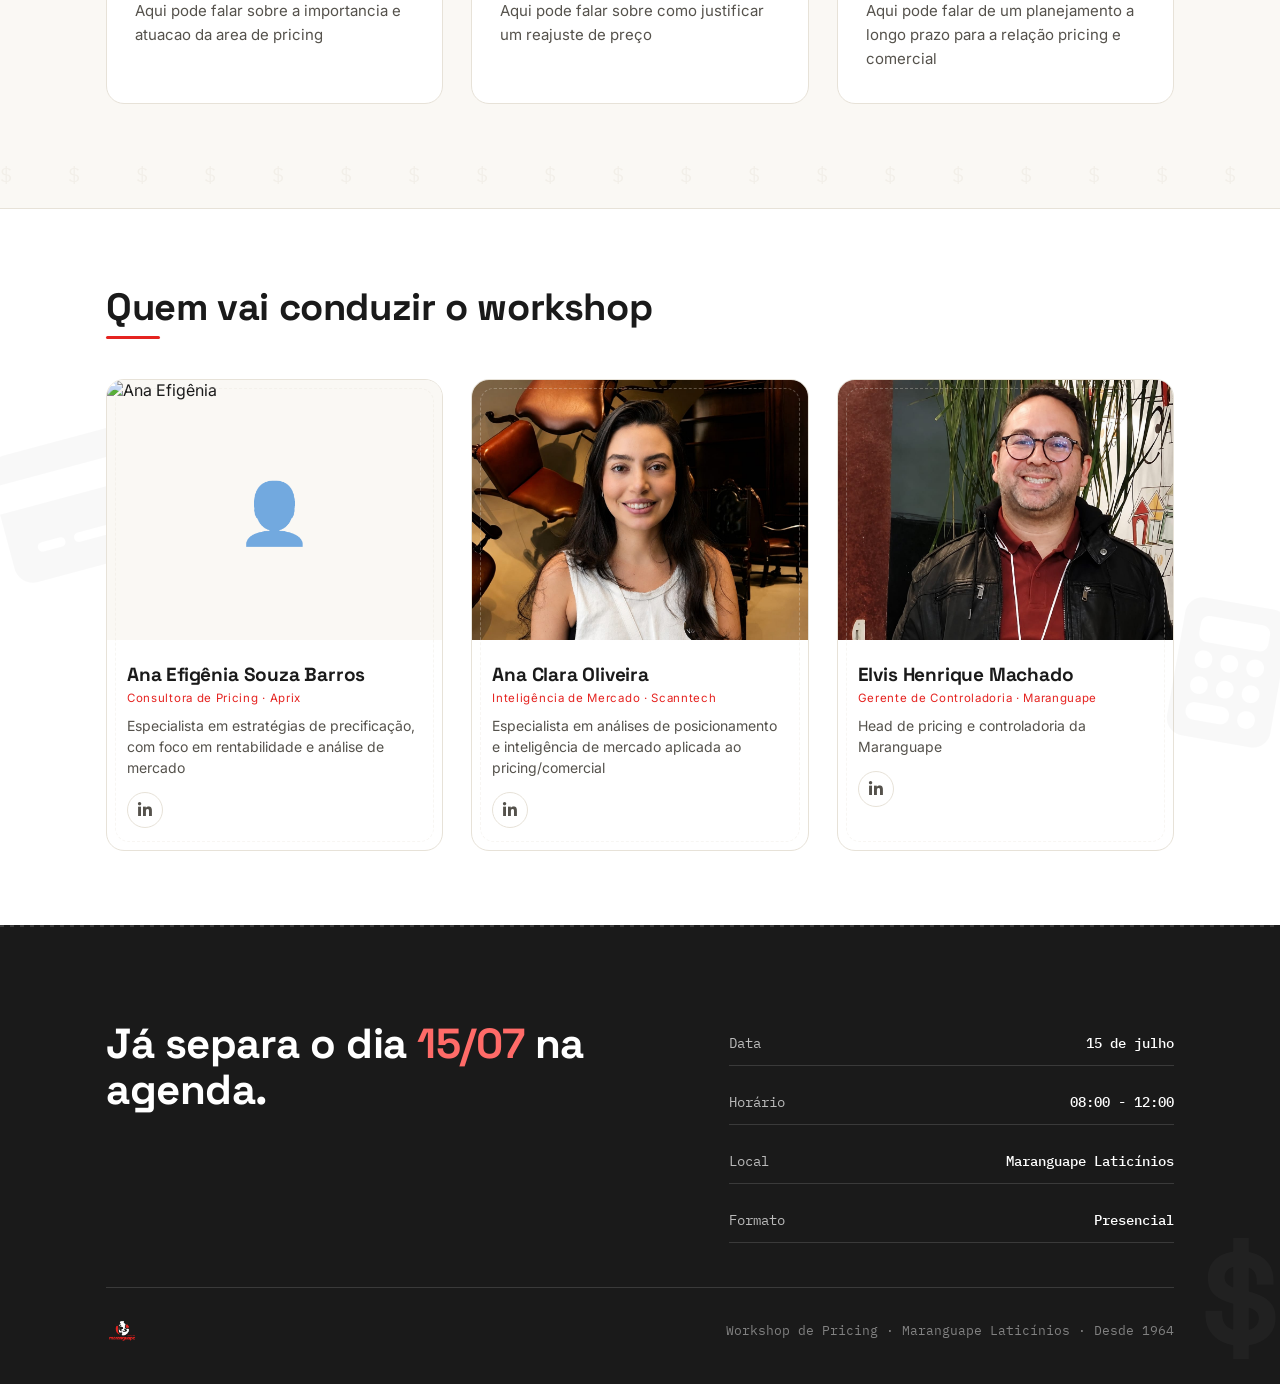
==== commit ec8911fd: "Substitui todos os arquivos" ====
--- a/index.html
+++ b/index.html
@@ -1,228 +1,228 @@
-<!DOCTYPE html>
-<html lang="pt-BR">
-<head>
-<meta charset="UTF-8">
-<meta name="viewport" content="width=device-width, initial-scale=1.0">
-<title>Workshop de Pricing · Maranguape · 15 de julho</title>
-<link rel="preconnect" href="https://fonts.googleapis.com">
-<link rel="preconnect" href="https://fonts.gstatic.com" crossorigin>
-<link href="https://fonts.googleapis.com/css2?family=Space+Grotesk:wght@500;600;700&family=Inter:wght@400;500;600;700&family=IBM+Plex+Mono:wght@400;500;600&display=swap" rel="stylesheet">
-<link rel="stylesheet" href="https://cdnjs.cloudflare.com/ajax/libs/font-awesome/6.5.0/css/all.min.css">
-<link href="workshop.css" rel="stylesheet"> 
-<link rel="icon" type="image/png" href="logo.png">
-
-</head>
-<body>
-
-<header class="site">
-  <div class="wrap">
-    <div class="brand">
-      <img src="logo.png" alt="Maranguape">
-    </div>
-    <div class="header-tag">Evento interno<strong>Maranguape · Desde 1964</strong></div>
-  </div>
-</header>
-
-<section class="hero">
-  <div class="grid-bg"></div>
-  <div class="wrap">
-    <div>
-      <span class="eyebrow">Workshop interno</span>
-      <h1>Vamos falar de <span>pricing</span></h1>
-      <p class="lead">Um encontro prático para alinhar como a Maranguape aplica o pricing e defende margem — 
-        do time de pricing para o time comercial</p>
-      <div class="hero-meta">
-        <div class="meta-item"><span class="meta-dot"></span> 15 de julho</div>
-        <div class="meta-item alt"><span class="meta-dot"></span> Maranguape Laticínios | 8:00 - 12:00</div>
-      </div>
-      <div class="cta-row">
-        <a href="#agenda" class="btn btn-primary">Ver programação ↓</a>
-        <a href="#convidados" class="btn btn-ghost">Convidados</a>
-      </div>
-    </div>
-
-    <div class="ticket-stage">
-      <div>
-        <div class="ticket">
-          <div class="ticket-main">
-            <div>
-              <div class="ticket-brand">Maranguape laticínios</div>
-              <div class="ticket-title">Workshop<br>de Pricing</div>
-            </div>
-            <div class="ticket-foot">
-              <span>Sessão única<br><strong>Presencial</strong></span>
-              <span>Edição<br><strong>2026</strong></span>
-            </div>
-          </div>
-          <div class="ticket-stub">
-            <span class="ticket-num">15·07</span>
-            <span class="label">Acesso</span>
-          </div>
-        </div>
-      </div>
-    </div>
-  </div>
-</section>
-
-<section class="agenda" id="agenda">
-  <div class="wrap">
-    <div class="section-head">
-      <div>
-        <h2>Como vai funcionar o dia</h2>
-      </div>
-    </div>
-
-    <div class="ledger">
-      <div class="ledger-row">
-        <div class="ledger-time mono">Bloco 1</div>
-        <div>
-          <div class="ledger-title">Titulo do bloco 1</div>
-          <div class="ledger-desc">Descricao</div>
-        </div>
-        <span class="tag-chip red">Flag</span>
-      </div>
-      <div class="ledger-row">
-        <div class="ledger-time mono">Bloco 2</div>
-        <div>
-          <div class="ledger-title">Titulo do bloco 2</div>
-          <div class="ledger-desc">Descricao</div>
-        </div>
-        <span class="tag-chip green">Flag</span>
-      </div>
-      <div class="ledger-row">
-        <div class="ledger-time mono">Bloco 3</div>
-        <div>
-          <div class="ledger-title">Titulo do bloco 3</div>
-          <div class="ledger-desc">Descricao</div>
-        </div>
-        <span class="tag-chip red">Flag</span>
-      </div>
-    </div>
-  </div>
-</section>
-
-<section class="why">
-  <div class="wrap">
-    <div class="section-head">
-      <div>
-        <h2>O que você leva desse workshop</h2>
-      </div>
-    </div>
-    <div class="why-grid">
-      <div class="why-card">
-        <div class="icon">01</div>
-        <h3>Importancia do pricing</h3>
-        <p>Aqui pode falar sobre a importancia e atuacao da area de pricing</p>
-      </div>
-      <div class="why-card">
-        <div class="icon">02</div>
-        <h3>Reajuste de preço</h3>
-        <p>Aqui pode falar sobre como justificar um reajuste de preço</p>
-      </div>
-      <div class="why-card">
-        <div class="icon">03</div>
-        <h3>Planos para o futuro</h3>
-        <p>Aqui pode falar de um planejamento a longo prazo para a relação pricing e comercial</p>
-      </div>
-    </div>
-  </div>
-</section>
-
-<section class="guests" id="convidados">
-  <div class="wrap">
-    <div class="section-head">
-      <div>
-        <h2>Quem vai conduzir o workshop</h2>
-      </div>
-    </div>
-
-    <div class="guests-grid">
-      <div class="guest-card">
-        <div class="guest-photo">
-          <div class="placeholder">👤</div>
-          <img src="efigenia.jpeg" alt="Ana Efigênia">
-        </div>
-        <div class="guest-info">
-          <h3 class="guest-name">Ana Efigênia Souza Barros</h3>
-          <span class="guest-role">Consultora de Pricing · Aprix</span>
-          <p class="guest-bio">Especialista em estratégias de precificação, com foco em rentabilidade e análise de mercado</p>
-          <div class="guest-social">
-            <a href="https://www.linkedin.com/in/anaefigenia/" target="_blank" title="LinkedIn">
-              <i class="fab fa-linkedin-in"></i>
-            </a>
-          </div>
-        </div>
-      </div>
-
-      <div class="guest-card">
-        <div class="guest-photo">
-          <div class="placeholder">👤</div>
-          <img src="ana.jpeg" alt="Ana Clara" style="object-position: top;">
-        </div>
-        <div class="guest-info">
-          <h3 class="guest-name">Ana Clara Oliveira</h3>
-          <span class="guest-role">Inteligência de Mercado · Scanntech</span>
-          <p class="guest-bio">Especialista em análises de posicionamento e inteligência de mercado aplicada ao pricing/comercial</p>
-          <div class="guest-social">
-            <a href="https://www.linkedin.com/in/ana-clara-d-oliveira/" target="_blank" title="LinkedIn">
-              <i class="fab fa-linkedin-in"></i>
-            </a>
-          </div>
-        </div>
-      </div>
-
-      <div class="guest-card">
-        <div class="guest-photo">
-          <div class="placeholder">👤</div>
-          <img src="elvis.jpeg" alt="Elvis" style="object-position: top;">
-        </div>
-        <div class="guest-info">
-          <h3 class="guest-name">Elvis Henrique Machado</h3>
-          <span class="guest-role">Gerente de Controladoria · Maranguape</span>
-          <p class="guest-bio">Head de pricing e controladoria da Maranguape</p>
-          <div class="guest-social">
-            <a href="https://www.linkedin.com/in/ana-clara-d-oliveira/" target="_blank" title="LinkedIn">
-              <i class="fab fa-linkedin-in"></i>
-            </a>
-          </div>
-        </div>
-      </div>
-    </div>
-  </div>
-</section>
-
-<footer class="site" id="presenca">
-  <div class="wrap">
-    <div class="footer-top">
-      <h2>Já separa o dia <span>15/07</span> na agenda.</h2>
-      <div class="footer-details">
-        <div class="detail-row"><span>Data</span><strong>15 de julho</strong></div>
-        <div class="detail-row"><span>Horário</span><strong>08:00 - 12:00</strong></div>
-        <div class="detail-row"><span>Local</span><strong>Maranguape Laticínios</strong></div>
-        <div class="detail-row"><span>Formato</span><strong>Presencial</strong></div>
-      </div>
-    </div>
-    <div class="footer-bottom">
-      <div class="brand">
-        <img src="logo.png" alt="Maranguape" style="height:28px;">
-      </div>
-      <small>Workshop de Pricing · Maranguape Laticínios · Desde 1964</small>
-    </div>
-  </div>
-</footer>
-
-<script>
-  const rows = document.querySelectorAll('.ledger-row');
-  const obs = new IntersectionObserver((entries)=>{
-    entries.forEach((e,i)=>{
-      if(e.isIntersecting){
-        setTimeout(()=>e.target.classList.add('show'), i*70);
-        obs.unobserve(e.target);
-      }
-    });
-  }, {threshold:0.2});
-  rows.forEach(r=>obs.observe(r));
-</script>
-
-</body>
+<!DOCTYPE html>
+<html lang="pt-BR">
+<head>
+<meta charset="UTF-8">
+<meta name="viewport" content="width=device-width, initial-scale=1.0">
+<title>Workshop de Pricing · Maranguape · 15 de julho</title>
+<link rel="preconnect" href="https://fonts.googleapis.com">
+<link rel="preconnect" href="https://fonts.gstatic.com" crossorigin>
+<link href="https://fonts.googleapis.com/css2?family=Space+Grotesk:wght@500;600;700&family=Inter:wght@400;500;600;700&family=IBM+Plex+Mono:wght@400;500;600&display=swap" rel="stylesheet">
+<link rel="stylesheet" href="https://cdnjs.cloudflare.com/ajax/libs/font-awesome/6.5.0/css/all.min.css">
+<link href="workshop.css" rel="stylesheet"> 
+<link rel="icon" type="image/png" href="logo.png">
+
+</head>
+<body>
+
+<header class="site">
+  <div class="wrap">
+    <div class="brand">
+      <img src="logo.png" alt="Maranguape">
+    </div>
+    <div class="header-tag">Evento interno<strong>Maranguape · Desde 1964</strong></div>
+  </div>
+</header>
+
+<section class="hero">
+  <div class="grid-bg"></div>
+  <div class="wrap">
+    <div>
+      <span class="eyebrow">Workshop interno</span>
+      <h1>Vamos falar de <span>pricing</span></h1>
+      <p class="lead">Um encontro prático para alinhar como a Maranguape aplica o pricing e defende margem — 
+        do time de pricing para o time comercial</p>
+      <div class="hero-meta">
+        <div class="meta-item"><span class="meta-dot"></span> 15 de julho</div>
+        <div class="meta-item alt"><span class="meta-dot"></span> Maranguape Laticínios | 8:00 - 12:00</div>
+      </div>
+      <div class="cta-row">
+        <a href="#agenda" class="btn btn-primary">Ver programação ↓</a>
+        <a href="#convidados" class="btn btn-ghost">Convidados</a>
+      </div>
+    </div>
+
+    <div class="ticket-stage">
+      <div>
+        <div class="ticket">
+          <div class="ticket-main">
+            <div>
+              <div class="ticket-brand">Maranguape laticínios</div>
+              <div class="ticket-title">Workshop<br>de Pricing</div>
+            </div>
+            <div class="ticket-foot">
+              <span>Sessão única<br><strong>Presencial</strong></span>
+              <span>Edição<br><strong>2026</strong></span>
+            </div>
+          </div>
+          <div class="ticket-stub">
+            <span class="ticket-num">15·07</span>
+            <span class="label">Acesso</span>
+          </div>
+        </div>
+      </div>
+    </div>
+  </div>
+</section>
+
+<section class="agenda" id="agenda">
+  <div class="wrap">
+    <div class="section-head">
+      <div>
+        <h2>Como vai funcionar o dia</h2>
+      </div>
+    </div>
+
+    <div class="ledger">
+      <div class="ledger-row">
+        <div class="ledger-time mono">Bloco 1</div>
+        <div>
+          <div class="ledger-title">Titulo do bloco 1</div>
+          <div class="ledger-desc">Descricao</div>
+        </div>
+        <span class="tag-chip red">Flag</span>
+      </div>
+      <div class="ledger-row">
+        <div class="ledger-time mono">Bloco 2</div>
+        <div>
+          <div class="ledger-title">Titulo do bloco 2</div>
+          <div class="ledger-desc">Descricao</div>
+        </div>
+        <span class="tag-chip green">Flag</span>
+      </div>
+      <div class="ledger-row">
+        <div class="ledger-time mono">Bloco 3</div>
+        <div>
+          <div class="ledger-title">Titulo do bloco 3</div>
+          <div class="ledger-desc">Descricao</div>
+        </div>
+        <span class="tag-chip red">Flag</span>
+      </div>
+    </div>
+  </div>
+</section>
+
+<section class="why">
+  <div class="wrap">
+    <div class="section-head">
+      <div>
+        <h2>O que você leva desse workshop</h2>
+      </div>
+    </div>
+    <div class="why-grid">
+      <div class="why-card">
+        <div class="icon">01</div>
+        <h3>Importancia do pricing</h3>
+        <p>Aqui pode falar sobre a importancia e atuacao da area de pricing</p>
+      </div>
+      <div class="why-card">
+        <div class="icon">02</div>
+        <h3>Reajuste de preço</h3>
+        <p>Aqui pode falar sobre como justificar um reajuste de preço</p>
+      </div>
+      <div class="why-card">
+        <div class="icon">03</div>
+        <h3>Planos para o futuro</h3>
+        <p>Aqui pode falar de um planejamento a longo prazo para a relação pricing e comercial</p>
+      </div>
+    </div>
+  </div>
+</section>
+
+<section class="guests" id="convidados">
+  <div class="wrap">
+    <div class="section-head">
+      <div>
+        <h2>Quem vai conduzir o workshop</h2>
+      </div>
+    </div>
+
+    <div class="guests-grid">
+      <div class="guest-card">
+        <div class="guest-photo">
+          <div class="placeholder">👤</div>
+          <img src="efigenia.jpeg" alt="Ana Efigênia">
+        </div>
+        <div class="guest-info">
+          <h3 class="guest-name">Ana Efigênia Souza Barros</h3>
+          <span class="guest-role">Consultora de Pricing · Aprix</span>
+          <p class="guest-bio">Especialista em estratégias de precificação, com foco em rentabilidade e análise de mercado</p>
+          <div class="guest-social">
+            <a href="https://www.linkedin.com/in/anaefigenia/" target="_blank" title="LinkedIn">
+              <i class="fab fa-linkedin-in"></i>
+            </a>
+          </div>
+        </div>
+      </div>
+
+      <div class="guest-card">
+        <div class="guest-photo">
+          <div class="placeholder">👤</div>
+          <img src="ana.jpeg" alt="Ana Clara" style="object-position: top;">
+        </div>
+        <div class="guest-info">
+          <h3 class="guest-name">Ana Clara Oliveira</h3>
+          <span class="guest-role">Inteligência de Mercado · Scanntech</span>
+          <p class="guest-bio">Especialista em análises de posicionamento e inteligência de mercado aplicada ao pricing/comercial</p>
+          <div class="guest-social">
+            <a href="https://www.linkedin.com/in/ana-clara-d-oliveira/" target="_blank" title="LinkedIn">
+              <i class="fab fa-linkedin-in"></i>
+            </a>
+          </div>
+        </div>
+      </div>
+
+      <div class="guest-card">
+        <div class="guest-photo">
+          <div class="placeholder">👤</div>
+          <img src="elvis.jpeg" alt="Elvis" style="object-position: top;">
+        </div>
+        <div class="guest-info">
+          <h3 class="guest-name">Elvis Henrique Machado</h3>
+          <span class="guest-role">Gerente de Controladoria · Maranguape</span>
+          <p class="guest-bio">Head de pricing e controladoria da Maranguape</p>
+          <div class="guest-social">
+            <a href="https://www.linkedin.com/in/ana-clara-d-oliveira/" target="_blank" title="LinkedIn">
+              <i class="fab fa-linkedin-in"></i>
+            </a>
+          </div>
+        </div>
+      </div>
+    </div>
+  </div>
+</section>
+
+<footer class="site" id="presenca">
+  <div class="wrap">
+    <div class="footer-top">
+      <h2>Já separa o dia <span>15/07</span> na agenda.</h2>
+      <div class="footer-details">
+        <div class="detail-row"><span>Data</span><strong>15 de julho</strong></div>
+        <div class="detail-row"><span>Horário</span><strong>08:00 - 12:00</strong></div>
+        <div class="detail-row"><span>Local</span><strong>Maranguape Laticínios</strong></div>
+        <div class="detail-row"><span>Formato</span><strong>Presencial</strong></div>
+      </div>
+    </div>
+    <div class="footer-bottom">
+      <div class="brand">
+        <img src="logo.png" alt="Maranguape" style="height:28px;">
+      </div>
+      <small>Workshop de Pricing · Maranguape Laticínios · Desde 1964</small>
+    </div>
+  </div>
+</footer>
+
+<script>
+  const rows = document.querySelectorAll('.ledger-row');
+  const obs = new IntersectionObserver((entries)=>{
+    entries.forEach((e,i)=>{
+      if(e.isIntersecting){
+        setTimeout(()=>e.target.classList.add('show'), i*70);
+        obs.unobserve(e.target);
+      }
+    });
+  }, {threshold:0.2});
+  rows.forEach(r=>obs.observe(r));
+</script>
+
+</body>
 </html>
--- a/workshop.css
+++ b/workshop.css
@@ -1,835 +1,635 @@
- :root{
-    --white:#FFFFFF;
-    --red:#E52320;
-    --green:#009E47;
-    --ink:#1A1A1A;
-    --ink-soft:#55524C;
-    --cream:#FAF8F4;
-    --line:#E7E2D8;
-    --red-soft:#FDECEB;
-    --green-soft:#E8F7EE;
-    --radius:18px;
-  }
-  *{box-sizing:border-box;}
-  html{scroll-behavior:smooth;}
-  body{
-    margin:0;
-    background:var(--white);
-    color:var(--ink);
-    font-family:'Inter',sans-serif;
-    -webkit-font-smoothing:antialiased;
-    overflow-x:hidden;
-  }
-  h1,h2,h3{
-    font-family:'Space Grotesk',sans-serif;
-    margin:0;
-    letter-spacing:-0.01em;
-  }
-  .mono{
-    font-family:'IBM Plex Mono',monospace;
-  }
-  a{color:inherit;}
-  img{display:block;max-width:100%;}
-
-  /* ---------- layout shells ---------- */
-  .wrap{
-    max-width:1180px;
-    margin:0 auto;
-    padding:0 clamp(20px,5vw,56px);
-  }
-  section{position:relative;}
-
-  /* ---------- header ---------- */
-  header.site{
-    position:sticky;
-    top:0;
-    z-index:50;
-    background:rgba(255,255,255,0.88);
-    backdrop-filter:blur(8px);
-    border-bottom:1px solid var(--line);
-  }
-  header.site .wrap{
-    display:flex;
-    align-items:center;
-    justify-content:space-between;
-    padding-top:14px;
-    padding-bottom:14px;
-  }
-  .brand{display:flex;align-items:center;gap:10px;}
-  .brand img{height:40px;width:auto;}
-  .header-tag{
-    font-size:11.5px;
-    letter-spacing:0.08em;
-    text-transform:uppercase;
-    color:var(--ink-soft);
-    text-align:right;
-  }
-  .header-tag strong{color:var(--red);display:block;font-size:12px;}
-
-  /* ---------- hero ---------- */
-  .hero{
-    padding:clamp(24px,3vw,56px) 0 clamp(40px,7vw,80px); /* Reduzido de 48px/8vw/96px */
-    background:
-      linear-gradient(180deg, var(--cream) 0%, var(--white) 100%);
-    border-bottom:1px solid var(--line);
-    overflow:hidden;
-  }
-  .hero .wrap{
-    display:grid;
-    grid-template-columns:1.15fr 0.85fr;
-    gap:clamp(32px,5vw,60px);
-    align-items:center;
-  }
-  .grid-bg{
-    position:absolute;
-    inset:0;
-    background-image:
-      linear-gradient(var(--line) 1px, transparent 1px),
-      linear-gradient(90deg, var(--line) 1px, transparent 1px);
-    background-size:34px 34px;
-    opacity:0.35;
-    mask-image:radial-gradient(ellipse 80% 60% at 30% 20%, black 0%, transparent 70%);
-    pointer-events:none;
-  }
-  .eyebrow{
-    display:inline-flex;
-    align-items:center;
-    gap:8px;
-    background:var(--red);
-    color:var(--white);
-    font-family:'IBM Plex Mono',monospace;
-    font-size:12px;
-    font-weight:500;
-    letter-spacing:0.08em;
-    text-transform:uppercase;
-    padding:7px 13px;
-    border-radius:100px;
-    margin-bottom:22px;
-  }
-  .eyebrow::before{
-    content:'';
-    width:6px;height:6px;
-    background:var(--white);
-    border-radius:50%;
-    display:inline-block;
-  }
-  .hero h1{
-    font-size:clamp(38px,5.6vw,64px);
-    line-height:1.04;
-    font-weight:700;
-    color:var(--ink);
-  }
-  .hero h1 span{color:var(--red);}
-  .hero p.lead{
-    margin-top:20px;
-    font-size:clamp(16px,1.6vw,18.5px);
-    line-height:1.6;
-    color:var(--ink-soft);
-    max-width:480px;
-  }
-  .hero-meta{
-    margin-top:30px;
-    display:flex;
-    flex-wrap:wrap;
-    gap:22px;
-  }
-  .meta-item{
-    display:flex;
-    align-items:center;
-    gap:10px;
-    font-family:'IBM Plex Mono',monospace;
-    font-size:14px;
-    color:var(--ink);
-  }
-  .meta-dot{
-    width:9px;height:9px;border-radius:50%;
-    background:var(--green);
-    flex-shrink:0;
-  }
-  .meta-item.alt .meta-dot{background:var(--red);}
-  .cta-row{
-    margin-top:36px;
-    display:flex;
-    gap:14px;
-    flex-wrap:wrap;
-  }
-  .btn{
-    font-family:'Inter',sans-serif;
-    font-weight:600;
-    font-size:15px;
-    padding:14px 26px;
-    border-radius:100px;
-    text-decoration:none;
-    display:inline-flex;
-    align-items:center;
-    gap:8px;
-    transition:transform .18s ease, box-shadow .18s ease;
-  }
-  .btn-primary{
-    background:var(--ink);
-    color:var(--white);
-  }
-  .btn-primary:hover{transform:translateY(-2px);box-shadow:0 10px 20px -8px rgba(0,0,0,0.35);background:var(--green);
-    transition: transform .18s ease, box-shadow .18s ease, background .18s ease;
-    }
-  .btn-ghost{
-    background:transparent;
-    color:var(--ink);
-    border:1.5px solid var(--line);
-  }
-  .btn-ghost:hover{border-color:var(--green);transform:translateY(-2px); transition: transform .18s ease, border-color .18s ease;}
-
-  /* ---------- ticket signature element ---------- */
-  .ticket-stage{
-    display:flex;
-    justify-content:center;
-    align-items:center;
-    perspective:900px;
-  }
-  .ticket{
-    width:100%;
-    max-width:340px;
-    aspect-ratio:340/210;
-    background:var(--white);
-    border:1.5px solid var(--ink);
-    border-radius:16px;
-    box-shadow:14px 18px 0 0 var(--green), 0 30px 50px -25px rgba(0,0,0,0.35);
-    display:grid;
-    grid-template-columns:1fr 78px;
-    transform:rotate(-4deg);
-    animation:ticketIn .9s cubic-bezier(.2,.8,.2,1) both;
-    position:relative;
-  }
-  @keyframes ticketIn{
-    from{opacity:0; transform:rotate(-12deg) translateY(24px) scale(.92);}
-    to{opacity:1; transform:rotate(-4deg) translateY(0) scale(1);}
-  }
-  .ticket-main{
-    padding:22px 20px;
-    display:flex;
-    flex-direction:column;
-    justify-content:space-between;
-  }
-  .ticket-brand{
-    font-family:'IBM Plex Mono',monospace;
-    font-size:10.5px;
-    letter-spacing:0.1em;
-    text-transform:uppercase;
-    color:var(--ink-soft);
-  }
-  .ticket-title{
-    font-family:'Space Grotesk',sans-serif;
-    font-weight:700;
-    font-size:22px;
-    line-height:1.12;
-    margin-top:10px;
-  }
-  .ticket-foot{
-    display:flex;
-    justify-content:space-between;
-    align-items:flex-end;
-    font-family:'IBM Plex Mono',monospace;
-    font-size:11px;
-    color:var(--ink-soft);
-  }
-  .ticket-foot strong{color:var(--ink);font-size:12px;}
-  .ticket-stub{
-    border-left:1.5px dashed var(--ink);
-    display:flex;
-    flex-direction:column;
-    align-items:center;
-    justify-content:center;
-    gap:6px;
-    padding:14px 6px;
-    position:relative;
-  }
-  .ticket-stub::before, .ticket-stub::after{
-    content:'';
-    position:absolute;
-    width:16px;height:16px;
-    background:var(--cream);
-    border:1.5px solid var(--ink);
-    border-radius:50%;
-    left:-9px;
-  }
-  .ticket-stub::before{top:-9px;}
-  .ticket-stub::after{bottom:-9px;}
-  .ticket-num{
-    font-family:'IBM Plex Mono',monospace;
-    font-weight:600;
-    font-size:20px;
-    writing-mode:vertical-rl;
-    letter-spacing:0.06em;
-  }
-  .ticket-stub .label{
-    font-family:'IBM Plex Mono',monospace;
-    font-size:9.5px;
-    letter-spacing:0.12em;
-    writing-mode:vertical-rl;
-    color:var(--ink-soft);
-    text-transform:uppercase;
-  }
-  .ticket-caption{
-    text-align:center;
-    margin-top:26px;
-    font-family:'IBM Plex Mono',monospace;
-    font-size:12.5px;
-    color:var(--ink-soft);
-  }
-
-  /* ---------- section heads ---------- */
-  .section-head{
-    display:flex;
-    justify-content:space-between;
-    align-items:flex-end;
-    gap:24px;
-    margin-bottom:40px;
-    flex-wrap:wrap;
-  }
-  .section-num{
-    font-family:'IBM Plex Mono',monospace;
-    font-size:13px;
-    color:var(--red);
-    letter-spacing:0.08em;
-    text-transform:uppercase;
-    margin-bottom:10px;
-    display:block;
-  }
-  .section-head h2{
-    font-size:clamp(26px,3.4vw,36px);
-    font-weight:700;
-  }
-  .section-head p{
-    color:var(--ink-soft);
-    max-width:360px;
-    font-size:15px;
-    line-height:1.55;
-    margin:0;
-  }
-
-  /* ---------- agenda (ledger) ---------- */
-  .agenda{padding:clamp(64px,9vw,100px) 0;}
-  .ledger{
-    border-top:1.5px solid var(--ink);
-  }
-  .ledger-row{
-    display:grid;
-    grid-template-columns:120px 1fr 150px;
-    gap:20px;
-    align-items:center;
-    padding:20px 0;
-    border-bottom:1px solid var(--line);
-    opacity:0;
-    transform:translateY(14px);
-    transition:opacity .6s ease, transform .6s ease;
-  }
-  .ledger-row.show{opacity:1; transform:translateY(0);}
-  .ledger-time{
-    font-family:'IBM Plex Mono',monospace;
-    font-weight:600;
-    font-size:15px;
-  }
-  .ledger-title{
-    font-weight:600;
-    font-size:16px;
-  }
-  .ledger-desc{
-    font-size:14px;
-    color:var(--ink-soft);
-    margin-top:4px;
-    font-weight:400;
-  }
-  .tag-chip{
-    justify-self:end;
-    font-family:'IBM Plex Mono',monospace;
-    font-size:11px;
-    letter-spacing:0.05em;
-    text-transform:uppercase;
-    padding:6px 12px;
-    border-radius:100px;
-    white-space:nowrap;
-  }
-  .tag-chip.red{background:var(--red-soft);color:var(--red);}
-  .tag-chip.green{background:var(--green-soft);color:var(--green);}
-  .agenda-note{
-    margin-top:22px;
-    font-size:13px;
-    color:var(--ink-soft);
-    font-family:'IBM Plex Mono',monospace;
-  }
-
-  /* ---------- reasons / why join ---------- */
-  .why{
-    padding:clamp(64px,9vw,100px) 0;
-    background:var(--cream);
-    border-top:1px solid var(--line);
-    border-bottom:1px solid var(--line);
-  }
-  .why-grid{
-    display:grid;
-    grid-template-columns:repeat(3,1fr);
-    gap:24px;
-  }
-  .why-card{
-    background:var(--white);
-    border:1px solid var(--line);
-    border-radius:var(--radius);
-    padding:28px 24px;
-    transition:transform .2s ease, box-shadow .2s ease;
-  }
-  .why-card:hover{transform:translateY(-4px); box-shadow:0 16px 30px -20px rgba(0,0,0,0.25);}
-  .why-card .icon{
-    width:42px;height:42px;
-    border-radius:50%;
-    display:flex;align-items:center;justify-content:center;
-    margin-bottom:18px;
-    font-family:'IBM Plex Mono',monospace;
-    font-weight:600;
-    font-size:14px;
-  }
-  .why-card:nth-child(odd) .icon{background:var(--red);color:var(--white);}
-  .why-card:nth-child(even) .icon{background:var(--green);color:var(--white);}
-  .why-card h3{
-    font-size:18px;
-    font-weight:600;
-    margin-bottom:10px;
-  }
-  .why-card p{
-    font-size:14.5px;
-    line-height:1.6;
-    color:var(--ink-soft);
-    margin:0;
-  }
-
-    /* ---------- guests ---------- */
-    .guests{
-    padding:clamp(64px,5.8vw,100px) 0;
-    background:var(--white);
-    }
-    .guests-grid{
-    display:grid;
-    grid-template-columns:repeat(3,1fr);
-    gap:24px;
-    }
-    .guest-card{
-    background:var(--white);
-    border:1.5px solid var(--line);
-    border-radius:var(--radius);
-    overflow:hidden;
-    transition:transform .25s ease, box-shadow .25s ease;
-    max-width:340px;
-    margin:0 auto;
-    }
-    .guest-card:hover{
-    transform:translateY(-6px);
-    box-shadow:0 20px 40px -18px rgba(0,0,0,0.3);
-    }
-    .guest-photo{
-    width:100%;
-    aspect-ratio:1/1;
-    max-height:240px;
-    background:var(--cream);
-    display:flex;
-    align-items:center;
-    justify-content:center;
-    position:relative;
-    overflow:hidden;
-    }
-    .guest-photo img{
-    width:100%;
-    height:100%;
-    object-fit:cover;
-    position:absolute;
-    inset:0;
-    }
-    .guest-photo .placeholder{
-    font-family:'IBM Plex Mono',monospace;
-    font-size:56px;
-    font-weight:600;
-    color:var(--line);
-    opacity:0.6;
-    }
-    .guest-info{
-    padding:20px 18px;
-    }
-    .guest-name{
-    font-family:'Space Grotesk',sans-serif;
-    font-size:18px;
-    font-weight:700;
-    margin-bottom:4px;
-    color:var(--ink);
-    }
-    .guest-role{
-    font-family: 'Inter', sans-serif;
-    font-size:11px;
-    letter-spacing:0.06em;
-    color:var(--red);
-    margin-bottom:10px;
-    display:block;
-    }
-    .guest-bio{
-    font-size:13.5px;
-    line-height:1.5;
-    color:var(--ink-soft);
-    margin:0;
-    }
-    .guest-social {
-      margin-top: 14px;
-      gap: 10px;
-      
-    }
-    .guest-social a i {
-  font-size: 16px;
-    }
-
-    .guest-social a {
-      width: 36px;
-      height: 36px;
-      border-radius: 50%;
-      border: 1.5px solid var(--line);
-      display: flex;
-      align-items: center;
-      justify-content: center;
-      text-decoration: none;
-      color: var(--ink-soft);
-      transition: all .2s ease;
-    }
-
-    .guest-social a svg {
-      width: 18px;
-      height: 18px;
-    }
-
-    .guest-social a:hover {
-      background: #0A66C2;
-      color: var(--white);
-      border-color: #0A66C2;
-    }
-
-  /* ---------- footer / rsvp ---------- */
-  footer.site{
-    background:var(--ink);
-    color:var(--white);
-    padding:clamp(56px,8vw,90px) 0 40px;
-  }
-  .footer-top{
-    display:grid;
-    grid-template-columns:1.3fr 1fr;
-    gap:40px;
-    padding-bottom:40px;
-    border-bottom:1px solid rgba(255,255,255,0.14);
-  }
-  footer.site h2{
-    font-size:clamp(28px,4vw,40px);
-    line-height:1.1;
-    font-weight:700;
-  }
-  footer.site h2 span{color:#FF6B68;}
-  .footer-details{
-    display:flex;
-    flex-direction:column;
-    gap:14px;
-  }
-  .detail-row{
-    display:flex;
-    justify-content:space-between;
-    font-family:'IBM Plex Mono',monospace;
-    font-size:13.5px;
-    padding:12px 0;
-    border-bottom:1px solid rgba(255,255,255,0.14);
-    color:rgba(255,255,255,0.7);
-  }
-  .detail-row strong{color:var(--white);font-weight:500;}
-  .footer-bottom{
-    display:flex;
-    justify-content:space-between;
-    align-items:center;
-    padding-top:26px;
-    flex-wrap:wrap;
-    gap:14px;
-  }
-  .footer-bottom small{
-    color:rgba(255,255,255,0.45);
-    font-family:'IBM Plex Mono',monospace;
-    font-size:12px;
-  }
-
-  /* ---------- responsive ---------- */
-  @media (max-width:880px){
-    .hero .wrap{grid-template-columns:1fr;}
-    .ticket-stage{margin-top:10px;}
-    .why-grid{grid-template-columns:1fr;}
-    .guests-grid{grid-template-columns:1fr; max-width:400px; margin:0 auto;}
-    .footer-top{grid-template-columns:1fr;}
-    .ledger-row{grid-template-columns:78px 1fr;}
-    .tag-chip{grid-column:1/3; justify-self:start; margin-top:6px;}
-  }
-  @media (max-width:520px){
-    .header-tag{display:none;}
-    .ticket{max-width:280px;}
-    .guests-grid{max-width:320px;}
-  }
-  @media (prefers-reduced-motion: reduce){
-    .ticket{animation:none;}
-    .ledger-row{transition:none; opacity:1; transform:none;}
-  }
-
-  @media (max-width:880px) {
-    .footer-top {
-        border-bottom: none;
-        padding-bottom: 0;
-    }
-  } 
-
-
-
-    /* ═══════════════════════════════════════════
-     elementos gráficos que remetem a pricing
-     ═══════════════════════════════════════════ */
-
-  /* etiqueta de preço — ícone grande decorativo */
-  .hero .wrap > div:first-child{
-    position:relative;
-  }
-  .hero .wrap > div:first-child::before{
-    content:'\f02b';  /* fa-solid fa-tag */
-    font-family:'Font Awesome 6 Free';
-    font-weight:900;
-    position:absolute;
-    top:-30px;
-    right:20px;
-    font-size:48px;
-    color:var(--red);
-    opacity:0.1;
-    pointer-events:none;
-    z-index:0;
-    transform:rotate(15deg);
-  }
-
-  /* segunda etiqueta menor */
-  .hero .wrap > div:first-child::after{
-    content:'\f02b';
-    font-family:'Font Awesome 6 Free';
-    font-weight:900;
-    position:absolute;
-    top:-20px;
-    right:70px;
-    font-size:32px;
-    color:var(--red);
-    opacity:0.07;
-    pointer-events:none;
-    z-index:0;
-    transform:rotate(-10deg);
-  }
-
-  /* borda serrilhada lateral — cupom fiscal */
-  .agenda .wrap{
-    position:relative;
-  }
-  .agenda .wrap::before{
-    content:'';
-    position:absolute;
-    left:-16px;
-    top:60px;
-    bottom:60px;
-    width:2px;
-    background:repeating-linear-gradient(
-      to bottom,
-      var(--line) 0,
-      var(--line) 4px,
-      transparent 4px,
-      transparent 8px
-    );
-    opacity:0.5;
-    pointer-events:none;
-    z-index:0;
-  }
-  .agenda .wrap::after{
-    content:'';
-    position:absolute;
-    right:-16px;
-    top:60px;
-    bottom:60px;
-    width:2px;
-    background:repeating-linear-gradient(
-      to bottom,
-      var(--line) 0,
-      var(--line) 4px,
-      transparent 4px,
-      transparent 8px
-    );
-    opacity:0.5;
-    pointer-events:none;
-    z-index:0;
-  }
-
-  /* carrinho de compras — marca d'água */
-  .why::before{
-    content:'\f07a';  /* fa-solid fa-cart-shopping */
-    font-family:'Font Awesome 6 Free';
-    font-weight:600;
-    position:absolute;
-    right:8%;
-    top:25%;
-    transform:translateY(-50%);
-    font-size:100px;
-    color:var(--ink);
-    opacity:0.025;
-    pointer-events:none;
-    z-index:0;
-  }
-
-  /* cifrões no fundo */
-  .why::after{
-    content:'$ $ $ $ $ $ $ $ $ $ $ $ $ $ $ $ $ $ $ $ $ $ $ $ $ $ $ $ $ $';
-    position:absolute;
-    left:0;
-    bottom:30px;
-    width:100%;
-    font-family:'IBM Plex Mono',monospace;
-    font-size:18px;
-    letter-spacing:20px;
-    color:var(--line);
-    opacity:0.4;
-    pointer-events:none;
-    z-index:0;
-    white-space:nowrap;
-    overflow:hidden;
-  }
-
-  /* etiqueta circular no canto dos cards */
-  .why-card{
-    position:relative;
-    overflow:hidden;
-  }
-  .why-card::before{
-    content:'';
-    position:absolute;
-    top:-16px;
-    right:-16px;
-    width:40px;
-    height:40px;
-    background:var(--cream);
-    border:1.5px solid var(--line);
-    border-radius:50%;
-    opacity:0.5;
-    pointer-events:none;
-    z-index:0;
-  }
-  .why-card::after{
-    content:'';
-    position:absolute;
-    top:-10px;
-    right:-10px;
-    width:4px;
-    height:4px;
-    background:var(--ink-soft);
-    border-radius:50%;
-    opacity:0.3;
-    pointer-events:none;
-    z-index:1;
-  }
-
-
-
-  /* calculadora + cartão — marcas d'água */
-  .guests{
-    position:relative;
-  }
-  .guests::before{
-    content:'\f09d';  /* fa-solid fa-credit-card */
-    font-family:'Font Awesome 6 Free';
-    font-weight:900;
-    position:absolute;
-    left:5%;
-    top:35%;
-    font-size:140px;
-    color:var(--ink);
-    opacity:0.025;
-    pointer-events:none;
-    z-index:0;
-    transform:rotate(-15deg);
-  }
-
-  .guests::after{
-    content:'\f1ec';  /* fa-solid fa-calculator */
-    font-family:'Font Awesome 6 Free';
-    font-weight:900;
-    position:absolute;
-    right:5%;
-    bottom:25%;
-    font-size:130px;
-    color:var(--ink);
-    opacity:0.025;
-    pointer-events:none;
-    z-index:0;
-    transform:rotate(10deg);
-  }
-
-  /* sublinhado de total */
-  .section-head h2{
-    position:relative;
-  }
-  .section-head h2::after{
-    content:'';
-    position:absolute;
-    left:0;
-    bottom:-8px;
-    width:50px;
-    height:3px;
-    background:var(--red);
-    border-radius:2px;
-  }
-
-  /* moldura de etiqueta nos guests */
-  .guest-card{
-    position:relative;
-  }
-  .guest-card::after{
-    content:'';
-    position:absolute;
-    top:8px;
-    left:8px;
-    right:8px;
-    bottom:8px;
-    border:1.5px dashed var(--line);
-    border-radius:14px;
-    opacity:0.3;
-    pointer-events:none;
-    z-index:0;
-  }
-
-  /* rodapé com picote de recibo */
-  footer.site{
-    position:relative;
-  }
-  footer.site::before{
-    content:'';
-    position:absolute;
-    top:0;
-    left:10%;
-    right:10%;
-    height:2px;
-    background:repeating-linear-gradient(
-      90deg,
-      rgba(255,255,255,0.15) 0,
-      rgba(255,255,255,0.15) 4px,
-      transparent 4px,
-      transparent 10px
-    );
-    pointer-events:none;
-  }
-
-  /* cifrão decorativo no footer */
-  footer.site::after{
-    content:'$';
-    position:absolute;
-    right:8%;
-    bottom:20px;
-    font-family:'Space Grotesk',sans-serif;
-    font-size:120px;
-    font-weight:700;
-    color:rgba(255,255,255,0.03);
-    pointer-events:none;
-    line-height:1;
+:root{
+    --white:#FFFFFF;
+    --red:#E52320;
+    --green:#009E47;
+    --ink:#1A1A1A;
+    --ink-soft:#55524C;
+    --cream:#FAF8F4;
+    --line:#E7E2D8;
+    --red-soft:#FDECEB;
+    --green-soft:#E8F7EE;
+    --radius:18px;
+  }
+  *{box-sizing:border-box;}
+  html{scroll-behavior:smooth;}
+  body{
+    margin:0;
+    background:var(--white);
+    color:var(--ink);
+    font-family:'Inter',sans-serif;
+    -webkit-font-smoothing:antialiased;
+    overflow-x:hidden;
+  }
+  h1,h2,h3{
+    font-family:'Space Grotesk',sans-serif;
+    margin:0;
+    letter-spacing:-0.01em;
+  }
+  .mono{
+    font-family:'IBM Plex Mono',monospace;
+  }
+  a{color:inherit;}
+  img{display:block;max-width:100%;}
+
+  .wrap{
+    max-width:1180px;
+    margin:0 auto;
+    padding:0 clamp(24px,5vw,56px);
+  }
+  section{position:relative;}
+
+  header.site{
+    position:sticky;
+    top:0;
+    z-index:50;
+    background:rgba(255,255,255,0.88);
+    backdrop-filter:blur(8px);
+    border-bottom:1px solid var(--line);
+  }
+  header.site .wrap{
+    display:flex;
+    align-items:center;
+    justify-content:space-between;
+    padding-top:16px;
+    padding-bottom:16px;
+  }
+  .brand{display:flex;align-items:center;gap:10px;}
+  .brand img{height:44px;width:auto;}
+  .header-tag{
+    font-size:13px;
+    letter-spacing:0.08em;
+    text-transform:uppercase;
+    color:var(--ink-soft);
+    text-align:right;
+  }
+  .header-tag strong{color:var(--red);display:block;font-size:13.5px;}
+
+  .hero{
+    padding:clamp(40px,5vw,72px) 0 clamp(56px,8vw,96px);
+    background:linear-gradient(180deg, var(--cream) 0%, var(--white) 100%);
+    border-bottom:1px solid var(--line);
+    overflow:hidden;
+  }
+  .hero .wrap{
+    display:grid;
+    grid-template-columns:1.15fr 0.85fr;
+    gap:clamp(40px,5vw,64px);
+    align-items:center;
+  }
+  .grid-bg{
+    position:absolute;
+    inset:0;
+    background-image:
+      linear-gradient(var(--line) 1px, transparent 1px),
+      linear-gradient(90deg, var(--line) 1px, transparent 1px);
+    background-size:34px 34px;
+    opacity:0.35;
+    mask-image:radial-gradient(ellipse 80% 60% at 30% 20%, black 0%, transparent 70%);
+    pointer-events:none;
+  }
+  .eyebrow{
+    display:inline-flex;
+    align-items:center;
+    gap:8px;
+    background:var(--red);
+    color:var(--white);
+    font-family:'IBM Plex Mono',monospace;
+    font-size:13px;
+    font-weight:500;
+    letter-spacing:0.08em;
+    text-transform:uppercase;
+    padding:8px 15px;
+    border-radius:100px;
+    margin-bottom:24px;
+  }
+  .eyebrow::before{
+    content:'';
+    width:6px;height:6px;
+    background:var(--white);
+    border-radius:50%;
+    display:inline-block;
+  }
+  .hero h1{
+    font-size:clamp(44px,5.6vw,68px);
+    line-height:1.04;
+    font-weight:700;
+    color:var(--ink);
+  }
+  .hero h1 span{color:var(--red);}
+  .hero p.lead{
+    margin-top:22px;
+    font-size:clamp(17px,1.6vw,19px);
+    line-height:1.6;
+    color:var(--ink-soft);
+    max-width:520px;
+  }
+  .hero-meta{
+    margin-top:32px;
+    display:flex;
+    flex-wrap:wrap;
+    gap:24px;
+  }
+  .meta-item{
+    display:flex;
+    align-items:center;
+    gap:10px;
+    font-family:'IBM Plex Mono',monospace;
+    font-size:15px;
+    color:var(--ink);
+  }
+  .meta-dot{
+    width:9px;height:9px;border-radius:50%;
+    background:var(--green);
+    flex-shrink:0;
+  }
+  .meta-item.alt .meta-dot{background:var(--red);}
+  .cta-row{
+    margin-top:40px;
+    display:flex;
+    gap:16px;
+    flex-wrap:wrap;
+  }
+  .btn{
+    font-family:'Inter',sans-serif;
+    font-weight:600;
+    font-size:16px;
+    padding:15px 28px;
+    border-radius:100px;
+    text-decoration:none;
+    display:inline-flex;
+    align-items:center;
+    gap:8px;
+  }
+  .btn-primary{
+    background:var(--ink);
+    color:var(--white);
+    transition:transform .18s ease, box-shadow .18s ease, background .18s ease;
+  }
+  .btn-primary:hover{transform:translateY(-2px);box-shadow:0 10px 20px -8px rgba(0,0,0,0.35);background:var(--green);}
+  .btn-ghost{
+    background:transparent;
+    color:var(--ink);
+    border:1.5px solid var(--line);
+    transition:transform .18s ease, border-color .18s ease;
+  }
+  .btn-ghost:hover{border-color:var(--green);transform:translateY(-2px);}
+
+  .ticket-stage{
+    display:flex;
+    justify-content:center;
+    align-items:center;
+    perspective:900px;
+  }
+  .ticket{
+    width:100%;
+    max-width:360px;
+    aspect-ratio:340/210;
+    background:var(--white);
+    border:1.5px solid var(--ink);
+    border-radius:16px;
+    box-shadow:14px 18px 0 0 var(--green), 0 30px 50px -25px rgba(0,0,0,0.35);
+    display:grid;
+    grid-template-columns:1fr 82px;
+    transform:rotate(-4deg);
+    animation:ticketIn .9s cubic-bezier(.2,.8,.2,1) both;
+    position:relative;
+  }
+  @keyframes ticketIn{
+    from{opacity:0; transform:rotate(-12deg) translateY(24px) scale(.92);}
+    to{opacity:1; transform:rotate(-4deg) translateY(0) scale(1);}
+  }
+  .ticket-main{
+    padding:24px 22px;
+    display:flex;
+    flex-direction:column;
+    justify-content:space-between;
+  }
+  .ticket-brand{
+    font-family:'IBM Plex Mono',monospace;
+    font-size:11px;
+    letter-spacing:0.1em;
+    text-transform:uppercase;
+    color:var(--ink-soft);
+  }
+  .ticket-title{
+    font-family:'Space Grotesk',sans-serif;
+    font-weight:700;
+    font-size:24px;
+    line-height:1.12;
+    margin-top:10px;
+  }
+  .ticket-foot{
+    display:flex;
+    justify-content:space-between;
+    align-items:flex-end;
+    font-family:'IBM Plex Mono',monospace;
+    font-size:11.5px;
+    color:var(--ink-soft);
+  }
+  .ticket-foot strong{color:var(--ink);font-size:12.5px;}
+  .ticket-stub{
+    border-left:1.5px dashed var(--ink);
+    display:flex;
+    flex-direction:column;
+    align-items:center;
+    justify-content:center;
+    gap:6px;
+    padding:14px 6px;
+    position:relative;
+  }
+  .ticket-stub::before, .ticket-stub::after{
+    content:'';
+    position:absolute;
+    width:16px;height:16px;
+    background:var(--cream);
+    border:1.5px solid var(--ink);
+    border-radius:50%;
+    left:-9px;
+  }
+  .ticket-stub::before{top:-9px;}
+  .ticket-stub::after{bottom:-9px;}
+  .ticket-num{
+    font-family:'IBM Plex Mono',monospace;
+    font-weight:600;
+    font-size:21px;
+    writing-mode:vertical-rl;
+    letter-spacing:0.06em;
+  }
+  .ticket-stub .label{
+    font-family:'IBM Plex Mono',monospace;
+    font-size:10px;
+    letter-spacing:0.12em;
+    writing-mode:vertical-rl;
+    color:var(--ink-soft);
+    text-transform:uppercase;
+  }
+
+  .section-head{
+    display:flex;
+    justify-content:space-between;
+    align-items:flex-end;
+    gap:24px;
+    margin-bottom:48px;
+    flex-wrap:wrap;
+  }
+  .section-head h2{
+    font-size:clamp(30px,3.4vw,38px);
+    font-weight:700;
+    position:relative;
+  }
+  .section-head h2::after{
+    content:'';
+    position:absolute;
+    left:0;
+    bottom:-8px;
+    width:54px;
+    height:3px;
+    background:var(--red);
+    border-radius:2px;
+  }
+
+  .agenda{padding:clamp(72px,9vw,104px) 0;}
+  .ledger{border-top:1.5px solid var(--ink);}
+  .ledger-row{
+    display:grid;
+    grid-template-columns:130px 1fr 160px;
+    gap:24px;
+    align-items:center;
+    padding:22px 0;
+    border-bottom:1px solid var(--line);
+    opacity:0;
+    transform:translateY(14px);
+    transition:opacity .6s ease, transform .6s ease;
+  }
+  .ledger-row.show{opacity:1; transform:translateY(0);}
+  .ledger-time{font-family:'IBM Plex Mono',monospace; font-weight:600; font-size:16px;}
+  .ledger-title{font-weight:600; font-size:17px;}
+  .ledger-desc{font-size:15px; color:var(--ink-soft); margin-top:4px; font-weight:400;}
+  .tag-chip{
+    justify-self:end;
+    font-family:'IBM Plex Mono',monospace;
+    font-size:11.5px;
+    letter-spacing:0.05em;
+    text-transform:uppercase;
+    padding:6px 13px;
+    border-radius:100px;
+    white-space:nowrap;
+  }
+  .tag-chip.red{background:var(--red-soft);color:var(--red);}
+  .tag-chip.green{background:var(--green-soft);color:var(--green);}
+
+  .why{
+    padding:clamp(72px,9vw,104px) 0;
+    background:var(--cream);
+    border-top:1px solid var(--line);
+    border-bottom:1px solid var(--line);
+  }
+  .why-grid{display:grid; grid-template-columns:repeat(3,1fr); gap:28px;}
+  .why-card{
+    background:var(--white);
+    border:1px solid var(--line);
+    border-radius:var(--radius);
+    padding:32px 28px;
+    transition:transform .2s ease, box-shadow .2s ease;
+  }
+  .why-card:hover{transform:translateY(-4px); box-shadow:0 16px 30px -20px rgba(0,0,0,0.25);}
+  .why-card .icon{
+    width:46px;height:46px;
+    border-radius:50%;
+    display:flex;align-items:center;justify-content:center;
+    margin-bottom:20px;
+    font-family:'IBM Plex Mono',monospace;
+    font-weight:600;
+    font-size:15px;
+  }
+  .why-card:nth-child(odd) .icon{background:var(--red);color:var(--white);}
+  .why-card:nth-child(even) .icon{background:var(--green);color:var(--white);}
+  .why-card h3{font-size:19px; font-weight:600; margin-bottom:12px;}
+  .why-card p{font-size:15px; line-height:1.6; color:var(--ink-soft); margin:0;}
+
+  .guests{padding:clamp(72px,5.8vw,104px) 0; background:var(--white);}
+  .guests-grid{display:grid; grid-template-columns:repeat(3,1fr); gap:28px;}
+  .guest-card{
+    background:var(--white);
+    border:1.5px solid var(--line);
+    border-radius:var(--radius);
+    overflow:hidden;
+    transition:transform .25s ease, box-shadow .25s ease;
+    max-width:360px;
+    margin:0 auto;
+    position:relative;
+  }
+  .guest-card:hover{transform:translateY(-6px); box-shadow:0 20px 40px -18px rgba(0,0,0,0.3);}
+  .guest-photo{
+    width:100%;
+    aspect-ratio:1/1;
+    max-height:260px;
+    background:var(--cream);
+    display:flex;
+    align-items:center;
+    justify-content:center;
+    position:relative;
+    overflow:hidden;
+  }
+  .guest-photo img{
+    width:100%;
+    height:100%;
+    object-fit:cover;
+    position:absolute;
+    inset:0;
+  }
+  .guest-photo .placeholder{
+    font-family:'IBM Plex Mono',monospace;
+    font-size:60px;
+    font-weight:600;
+    color:var(--line);
+    opacity:0.6;
+  }
+  .guest-info{padding:22px 20px;}
+  .guest-name{
+    font-family:'Space Grotesk',sans-serif;
+    font-size:19px;
+    font-weight:700;
+    margin-bottom:4px;
+    color:var(--ink);
+  }
+  .guest-role{
+    font-family:'Inter',sans-serif;
+    font-size:11.5px;
+    letter-spacing:0.06em;
+    color:var(--red);
+    margin-bottom:10px;
+    display:block;
+  }
+  .guest-bio{font-size:14px; line-height:1.5; color:var(--ink-soft); margin:0;}
+  .guest-social{margin-top:14px; gap:10px;}
+  .guest-social a i{font-size:16px;}
+  .guest-social a{
+    width:36px; height:36px;
+    border-radius:50%;
+    border:1.5px solid var(--line);
+    display:flex;
+    align-items:center;
+    justify-content:center;
+    text-decoration:none;
+    color:var(--ink-soft);
+    transition:all .2s ease;
+  }
+  .guest-social a:hover{background:#0A66C2; color:var(--white); border-color:#0A66C2;}
+
+  footer.site{
+    background:var(--ink);
+    color:var(--white);
+    padding:clamp(64px,8vw,96px) 0 40px;
+    position:relative;
+  }
+  .footer-top{
+    display:grid;
+    grid-template-columns:1.3fr 1fr;
+    gap:44px;
+    padding-bottom:44px;
+    border-bottom:1px solid rgba(255,255,255,0.14);
+  }
+  footer.site h2{font-size:clamp(32px,4vw,42px); line-height:1.1; font-weight:700;}
+  footer.site h2 span{color:#FF6B68;}
+  .footer-details{display:flex; flex-direction:column; gap:14px;}
+  .detail-row{
+    display:flex;
+    justify-content:space-between;
+    font-family:'IBM Plex Mono',monospace;
+    font-size:14px;
+    padding:13px 0;
+    border-bottom:1px solid rgba(255,255,255,0.14);
+    color:rgba(255,255,255,0.7);
+  }
+  .detail-row strong{color:var(--white); font-weight:500;}
+  .footer-bottom{
+    display:flex;
+    justify-content:space-between;
+    align-items:center;
+    padding-top:28px;
+    flex-wrap:wrap;
+    gap:14px;
+  }
+  .footer-bottom small{
+    color:rgba(255,255,255,0.45);
+    font-family:'IBM Plex Mono',monospace;
+    font-size:12.5px;
+  }
+
+  /* ═══════════════════════════════════
+     ELEMENTOS GRÁFICOS DE PRICING
+     COLADOS NAS LATERAIS DA TELA
+     ═══════════════════════════════════ */
+
+  /* etiquetas no hero — vazam o padding */
+  .hero .wrap > div:first-child{position:relative;}
+  .hero .wrap > div:first-child::before{
+    content:'\f02b';
+    font-family:'Font Awesome 6 Free';
+    font-weight:900;
+    position:absolute;
+    top:-30px;
+    right:-24px;
+    font-size:52px;
+    color:var(--red);
+    opacity:0.1;
+    pointer-events:none;
+    z-index:0;
+    transform:rotate(15deg);
+  }
+  .hero .wrap > div:first-child::after{
+    content:'\f02b';
+    font-family:'Font Awesome 6 Free';
+    font-weight:900;
+    position:absolute;
+    top:-18px;
+    right:32px;
+    font-size:34px;
+    color:var(--red);
+    opacity:0.07;
+    pointer-events:none;
+    z-index:0;
+    transform:rotate(-10deg);
+  }
+
+  /* serrilhado — AGORA NA SECTION, não no wrap */
+  .agenda::before{
+    content:'';
+    position:absolute;
+    left:0; top:0; bottom:0;
+    width:2px;
+    background:repeating-linear-gradient(to bottom, var(--line) 0, var(--line) 4px, transparent 4px, transparent 8px);
+    opacity:0.5;
+    pointer-events:none;
+    z-index:0;
+  }
+  .agenda::after{
+    content:'';
+    position:absolute;
+    right:0; top:0; bottom:0;
+    width:2px;
+    background:repeating-linear-gradient(to bottom, var(--line) 0, var(--line) 4px, transparent 4px, transparent 8px);
+    opacity:0.5;
+    pointer-events:none;
+    z-index:0;
+  }
+
+  /* carrinho — colado na direita */
+  .why::before{
+    content:'\f07a';
+    font-family:'Font Awesome 6 Free';
+    font-weight:600;
+    position:absolute;
+    right:0; top:15%;
+    font-size:110px;
+    color:var(--ink);
+    opacity:0.025;
+    pointer-events:none;
+    z-index:0;
+  }
+
+  /* cifrões no rodapé da seção */
+  .why::after{
+    content:'$ $ $ $ $ $ $ $ $ $ $ $ $ $ $ $ $ $ $ $ $ $ $ $ $ $ $ $ $ $';
+    position:absolute;
+    left:0; bottom:20px;
+    width:100%;
+    font-family:'IBM Plex Mono',monospace;
+    font-size:20px;
+    letter-spacing:22px;
+    color:var(--line);
+    opacity:0.4;
+    pointer-events:none;
+    z-index:0;
+    white-space:nowrap;
+    overflow:hidden;
+  }
+
+  /* cartão de crédito — colado na esquerda */
+  .guests::before{
+    content:'\f09d';
+    font-family:'Font Awesome 6 Free';
+    font-weight:900;
+    position:absolute;
+    left:0; top:30%;
+    font-size:150px;
+    color:var(--ink);
+    opacity:0.025;
+    pointer-events:none;
+    z-index:0;
+    transform:rotate(-15deg);
+  }
+
+  /* calculadora — colada na direita */
+  .guests::after{
+    content:'\f1ec';
+    font-family:'Font Awesome 6 Free';
+    font-weight:900;
+    position:absolute;
+    right:0; bottom:25%;
+    font-size:140px;
+    color:var(--ink);
+    opacity:0.025;
+    pointer-events:none;
+    z-index:0;
+    transform:rotate(10deg);
+  }
+
+  /* moldura dashed nos cards */
+  .guest-card::after{
+    content:'';
+    position:absolute;
+    top:8px; left:8px; right:8px; bottom:8px;
+    border:1.5px dashed var(--line);
+    border-radius:14px;
+    opacity:0.3;
+    pointer-events:none;
+    z-index:0;
+  }
+
+  /* picote no topo do footer */
+  footer.site::before{
+    content:'';
+    position:absolute;
+    top:0; left:0; right:0;
+    height:2px;
+    background:repeating-linear-gradient(90deg, rgba(255,255,255,0.15) 0, rgba(255,255,255,0.15) 4px, transparent 4px, transparent 10px);
+    pointer-events:none;
+  }
+
+  /* cifrão no footer */
+  footer.site::after{
+    content:'$';
+    position:absolute;
+    right:0; bottom:20px;
+    font-family:'Space Grotesk',sans-serif;
+    font-size:130px;
+    font-weight:700;
+    color:rgba(255,255,255,0.03);
+    pointer-events:none;
+    line-height:1;
+  }
+
+  /* ---------- responsive ---------- */
+  @media (max-width:880px){
+    .hero .wrap{grid-template-columns:1fr;}
+    .ticket-stage{margin-top:10px;}
+    .why-grid{grid-template-columns:1fr;}
+    .guests-grid{grid-template-columns:1fr; max-width:400px; margin:0 auto;}
+    .footer-top{grid-template-columns:1fr;}
+    .ledger-row{grid-template-columns:78px 1fr;}
+    .tag-chip{grid-column:1/3; justify-self:start; margin-top:6px;}
+  }
+  @media (max-width:520px){
+    .header-tag{display:none;}
+    .ticket{max-width:280px;}
+    .guests-grid{max-width:320px;}
+  }
+  @media (prefers-reduced-motion: reduce){
+    .ticket{animation:none;}
+    .ledger-row{transition:none; opacity:1; transform:none;}
+  }
+  @media (max-width:880px){
+    .footer-top{border-bottom:none; padding-bottom:0;}
   }
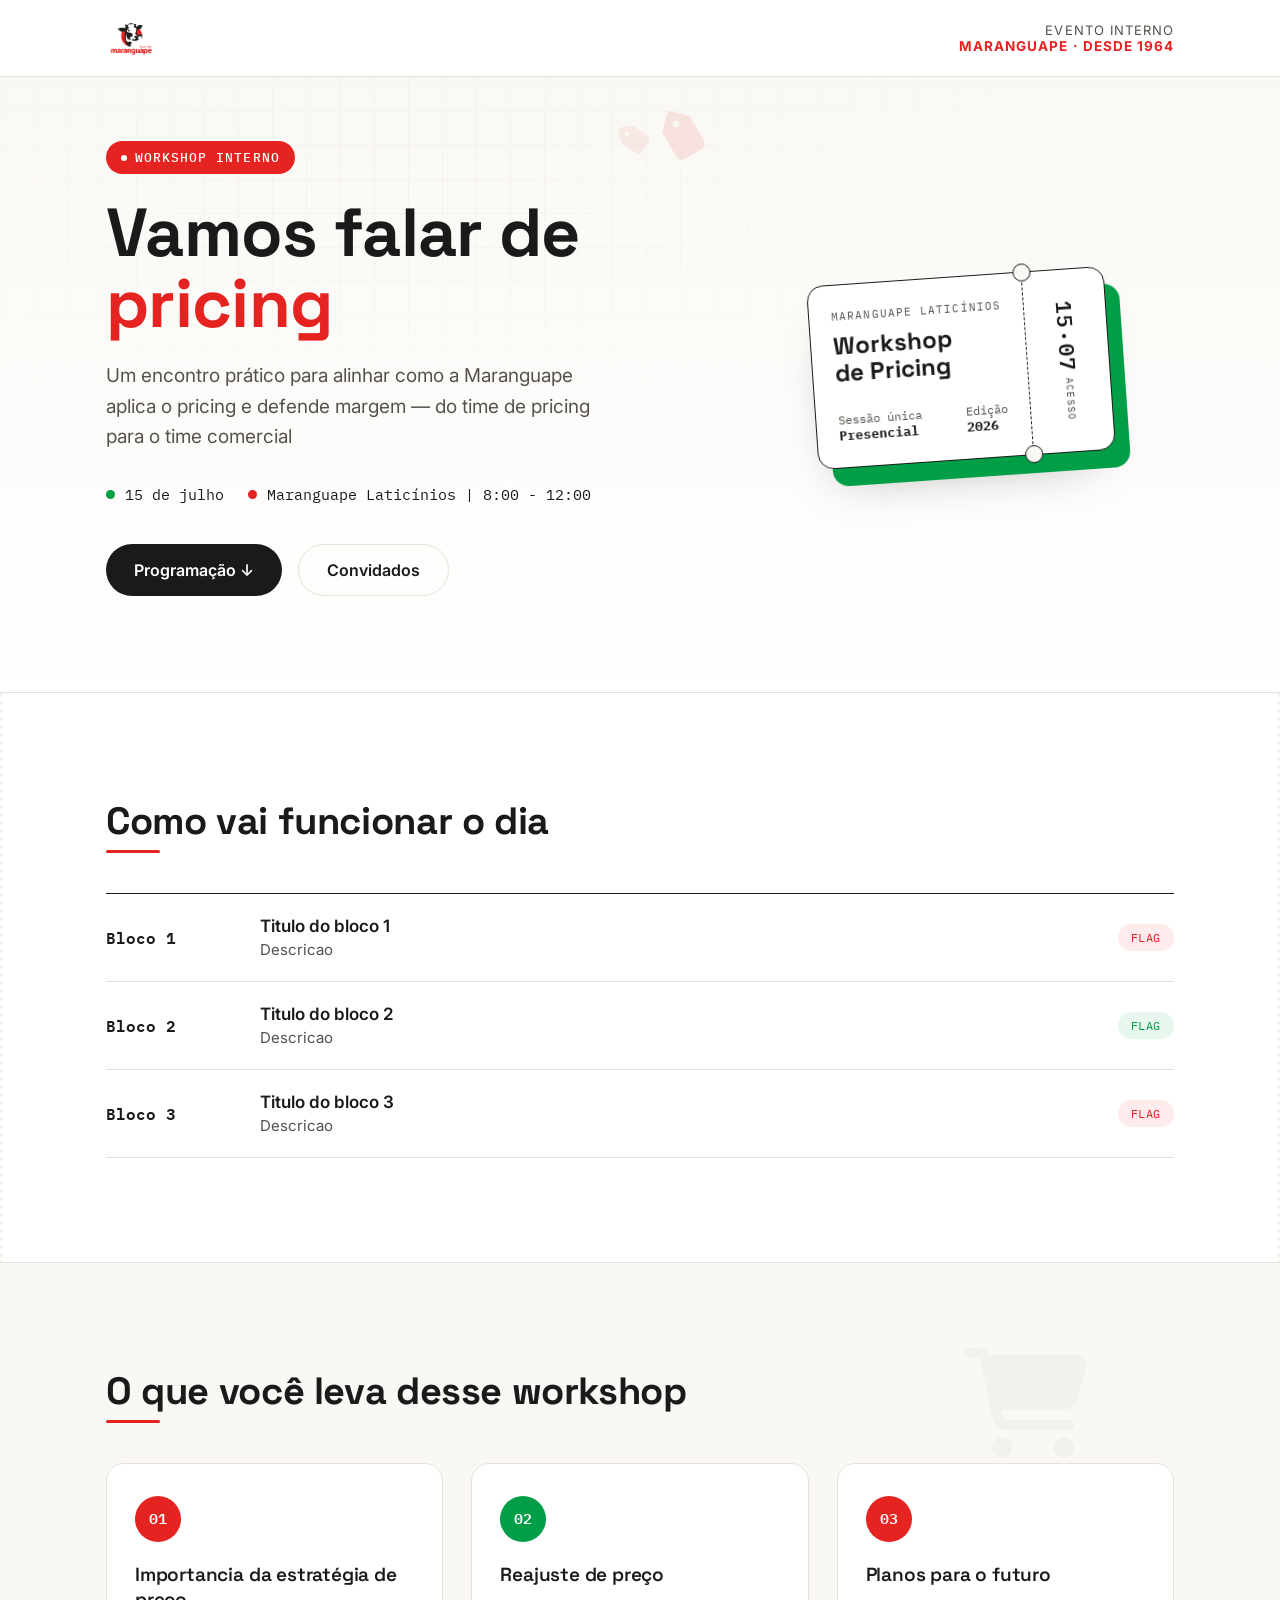
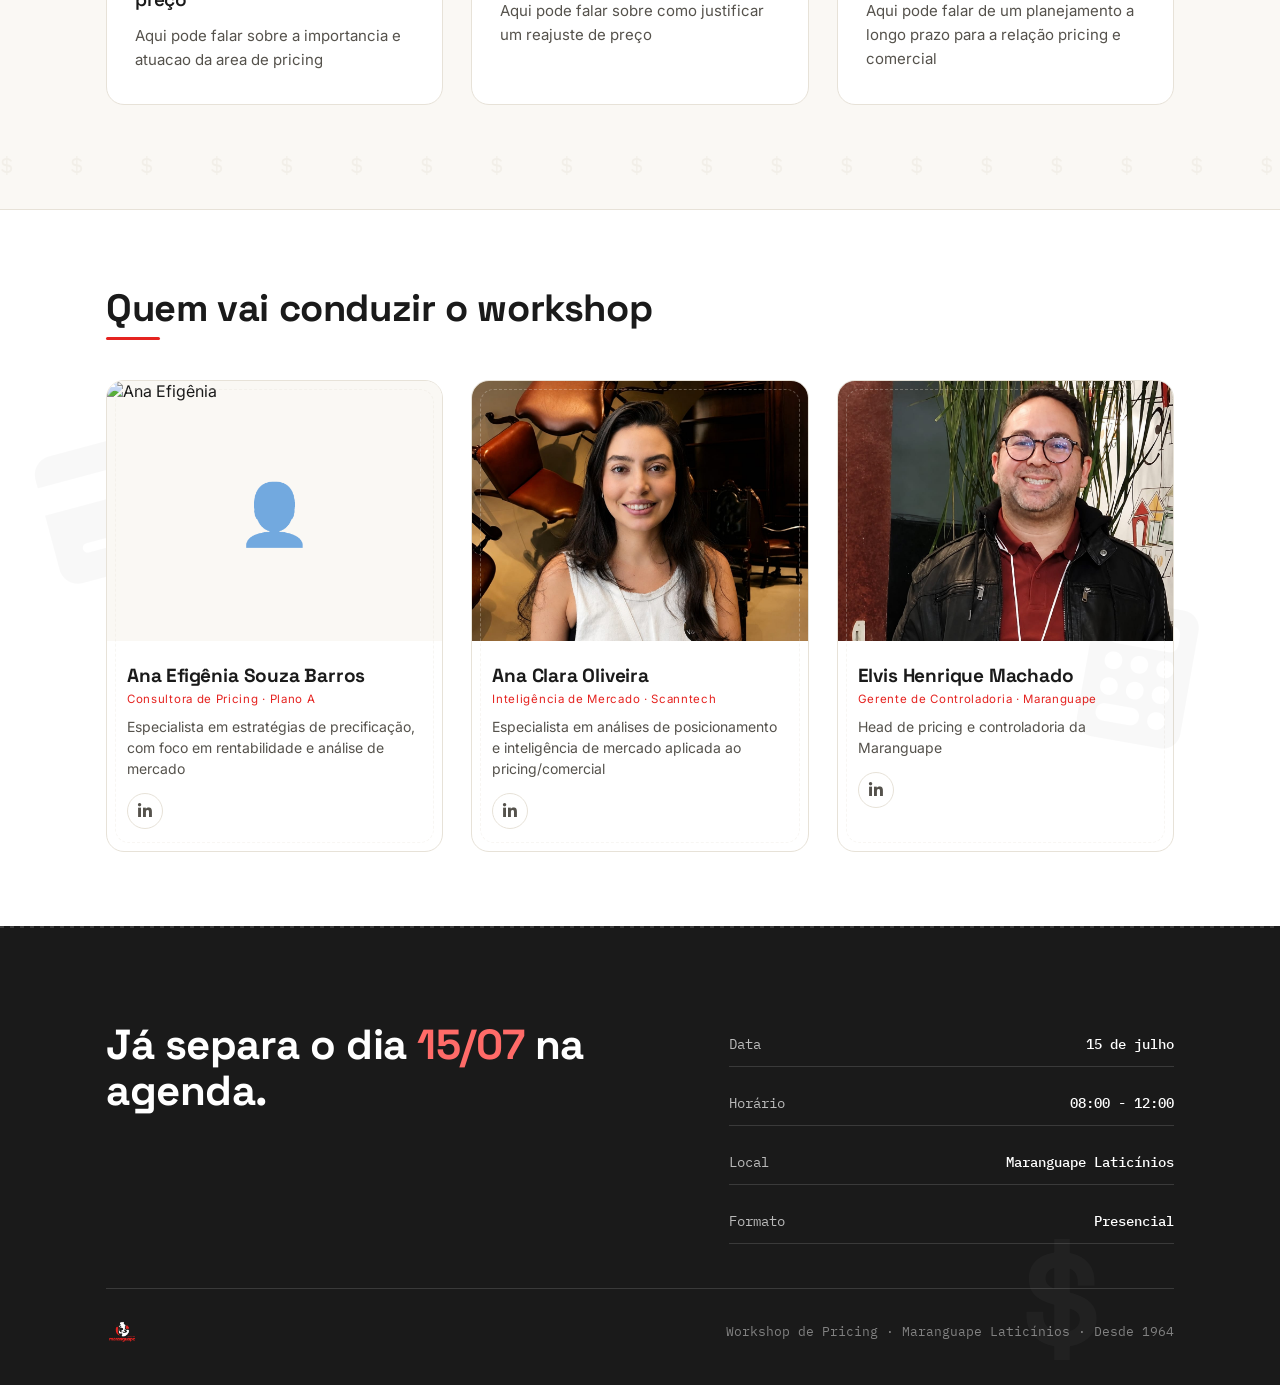
==== commit 2e640313: "ajustes efigenia" ====
--- a/index.html
+++ b/index.html
@@ -36,7 +36,7 @@
         <div class="meta-item alt"><span class="meta-dot"></span> Maranguape Laticínios | 8:00 - 12:00</div>
       </div>
       <div class="cta-row">
-        <a href="#agenda" class="btn btn-primary">Ver programação ↓</a>
+        <a href="#agenda" class="btn btn-primary">Programação ↓</a>
         <a href="#convidados" class="btn btn-ghost">Convidados</a>
       </div>
     </div>
@@ -111,7 +111,7 @@
     <div class="why-grid">
       <div class="why-card">
         <div class="icon">01</div>
-        <h3>Importancia do pricing</h3>
+        <h3>Importancia da estratégia de preço</h3>
         <p>Aqui pode falar sobre a importancia e atuacao da area de pricing</p>
       </div>
       <div class="why-card">
@@ -144,7 +144,7 @@
         </div>
         <div class="guest-info">
           <h3 class="guest-name">Ana Efigênia Souza Barros</h3>
-          <span class="guest-role">Consultora de Pricing · Aprix</span>
+          <span class="guest-role">Consultora de Pricing · Plano A</span>
           <p class="guest-bio">Especialista em estratégias de precificação, com foco em rentabilidade e análise de mercado</p>
           <div class="guest-social">
             <a href="https://www.linkedin.com/in/anaefigenia/" target="_blank" title="LinkedIn">
--- a/workshop.css
+++ b/workshop.css
@@ -521,7 +521,7 @@
     font-family:'Font Awesome 6 Free';
     font-weight:600;
     position:absolute;
-    right:0; top:15%;
+    right:15vw; top:15%;
     font-size:110px;
     color:var(--ink);
     opacity:0.025;
@@ -533,10 +533,10 @@
   .why::after{
     content:'$ $ $ $ $ $ $ $ $ $ $ $ $ $ $ $ $ $ $ $ $ $ $ $ $ $ $ $ $ $';
     position:absolute;
-    left:0; bottom:20px;
+    left:0; bottom:30px;
     width:100%;
     font-family:'IBM Plex Mono',monospace;
-    font-size:20px;
+    font-size:22px;
     letter-spacing:22px;
     color:var(--line);
     opacity:0.4;
@@ -552,7 +552,7 @@
     font-family:'Font Awesome 6 Free';
     font-weight:900;
     position:absolute;
-    left:0; top:30%;
+    left:5vh; top:30%;
     font-size:150px;
     color:var(--ink);
     opacity:0.025;
@@ -567,7 +567,7 @@
     font-family:'Font Awesome 6 Free';
     font-weight:900;
     position:absolute;
-    right:0; bottom:25%;
+    right:10vh; bottom:25%;
     font-size:140px;
     color:var(--ink);
     opacity:0.025;
@@ -602,7 +602,7 @@
   footer.site::after{
     content:'$';
     position:absolute;
-    right:0; bottom:20px;
+    right:14vw; bottom:20px;
     font-family:'Space Grotesk',sans-serif;
     font-size:130px;
     font-weight:700;
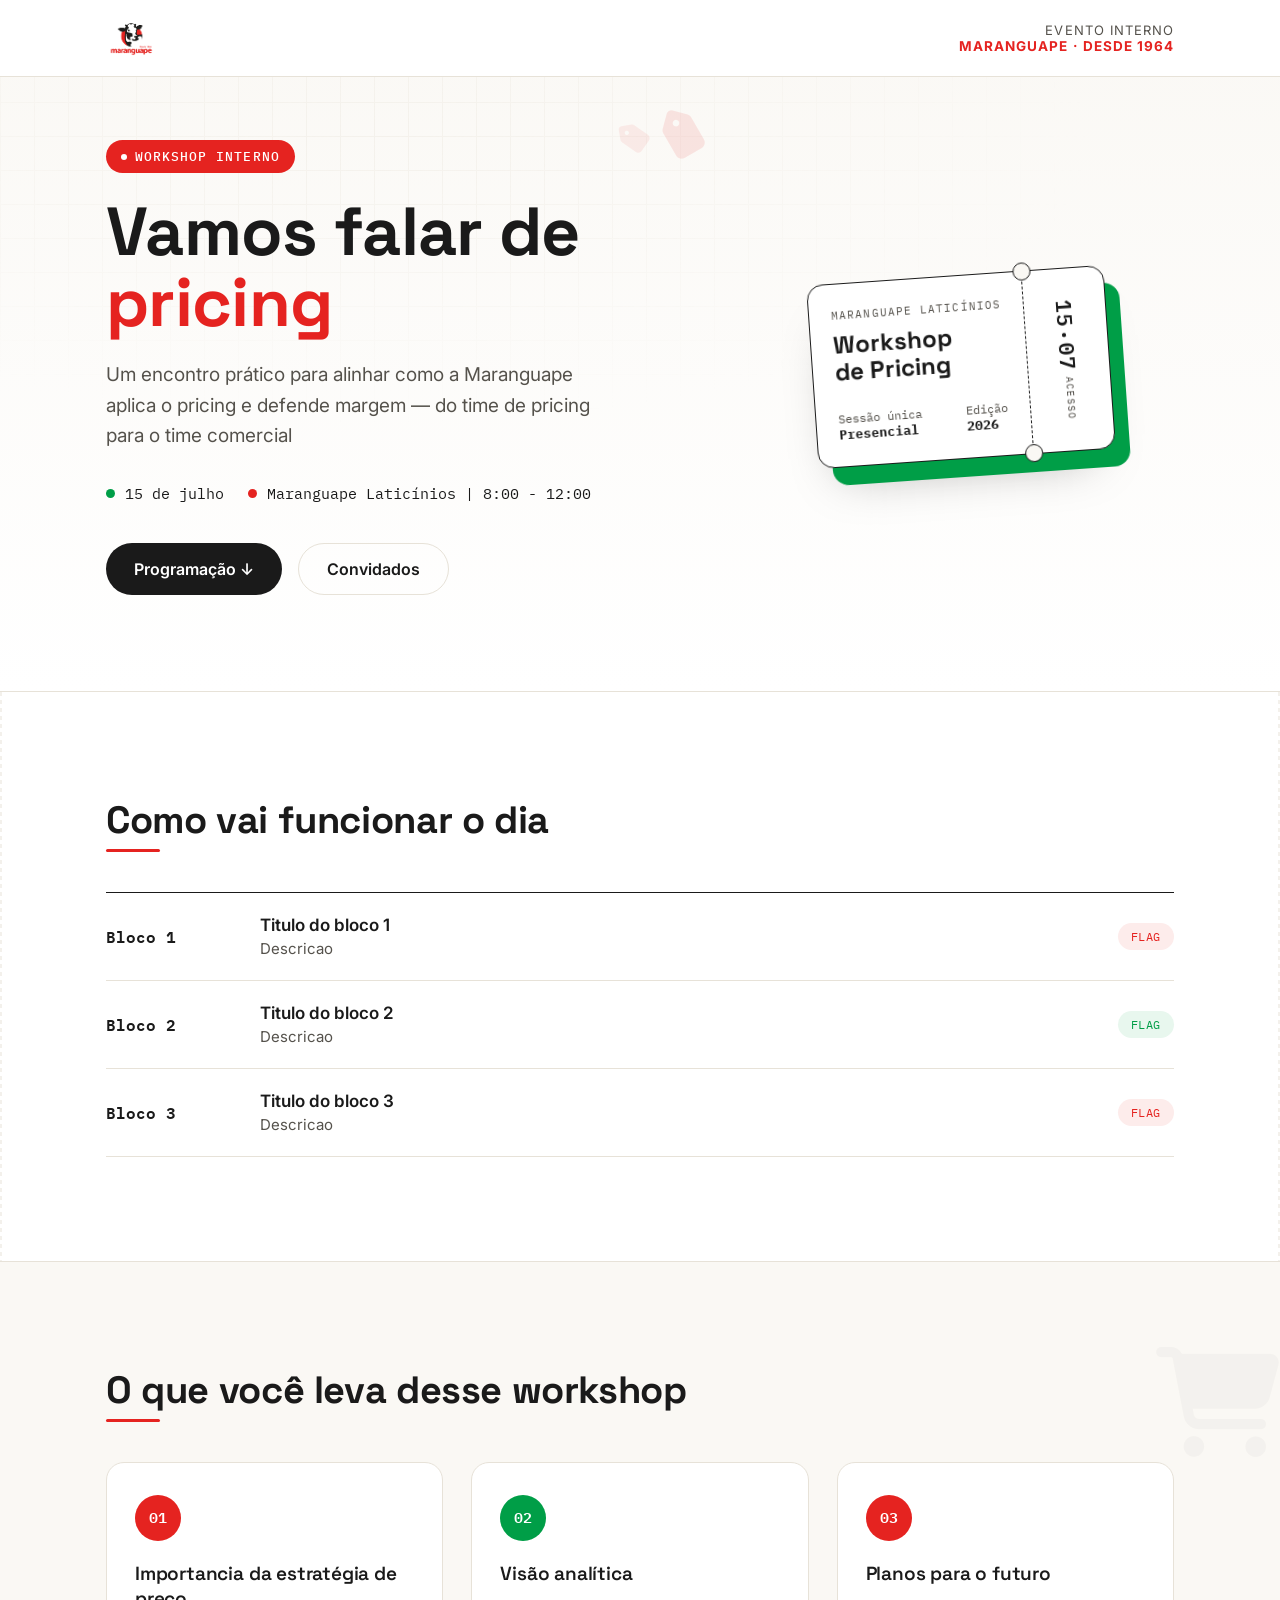
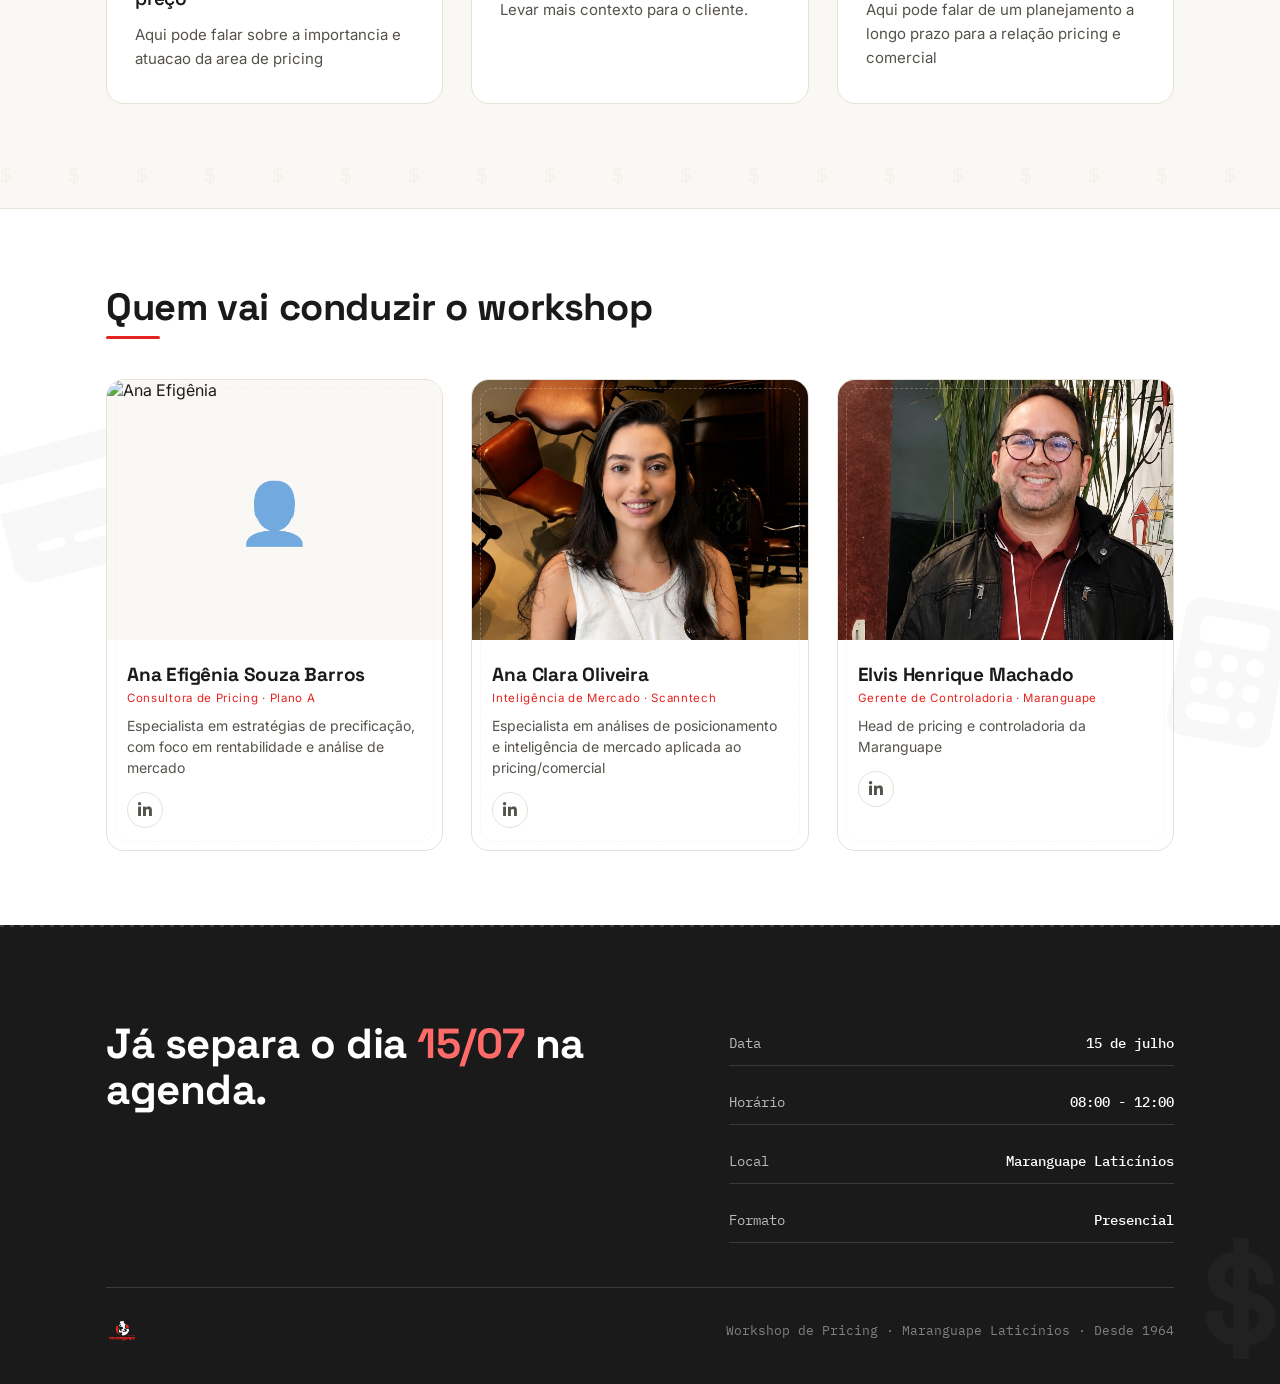
==== commit e64afe3e: "ajustando o topo pra ficar fixo" ====
--- a/index.html
+++ b/index.html
@@ -116,8 +116,8 @@
       </div>
       <div class="why-card">
         <div class="icon">02</div>
-        <h3>Reajuste de preço</h3>
-        <p>Aqui pode falar sobre como justificar um reajuste de preço</p>
+        <h3>Visão analítica</h3>
+        <p>Levar mais contexto para o cliente.</p>
       </div>
       <div class="why-card">
         <div class="icon">03</div>
--- a/workshop.css
+++ b/workshop.css
@@ -11,9 +11,14 @@
     --radius:18px;
   }
   *{box-sizing:border-box;}
-  html{scroll-behavior:smooth;}
+  html{
+    scroll-behavior:smooth;
+    margin:0;
+    padding:0;
+  }
   body{
     margin:0;
+    padding:0;
     background:var(--white);
     color:var(--ink);
     font-family:'Inter',sans-serif;
@@ -39,12 +44,15 @@
   section{position:relative;}
 
   header.site{
-    position:sticky;
+    position:fixed;
     top:0;
+    left:0;
+    right:0;
     z-index:50;
-    background:rgba(255,255,255,0.88);
-    backdrop-filter:blur(8px);
+    background:var(--white);
     border-bottom:1px solid var(--line);
+    margin:0;
+    padding:0;
   }
   header.site .wrap{
     display:flex;
@@ -65,7 +73,8 @@
   .header-tag strong{color:var(--red);display:block;font-size:13.5px;}
 
   .hero{
-    padding:clamp(40px,5vw,72px) 0 clamp(56px,8vw,96px);
+    padding-top:calc(clamp(40px,5vw,72px) + 76px);
+    padding-bottom:clamp(56px,8vw,96px);
     background:linear-gradient(180deg, var(--cream) 0%, var(--white) 100%);
     border-bottom:1px solid var(--line);
     overflow:hidden;
@@ -459,10 +468,8 @@
 
   /* ═══════════════════════════════════
      ELEMENTOS GRÁFICOS DE PRICING
-     COLADOS NAS LATERAIS DA TELA
      ═══════════════════════════════════ */
 
-  /* etiquetas no hero — vazam o padding */
   .hero .wrap > div:first-child{position:relative;}
   .hero .wrap > div:first-child::before{
     content:'\f02b';
@@ -493,7 +500,6 @@
     transform:rotate(-10deg);
   }
 
-  /* serrilhado — AGORA NA SECTION, não no wrap */
   .agenda::before{
     content:'';
     position:absolute;
@@ -515,13 +521,12 @@
     z-index:0;
   }
 
-  /* carrinho — colado na direita */
   .why::before{
     content:'\f07a';
     font-family:'Font Awesome 6 Free';
     font-weight:600;
     position:absolute;
-    right:15vw; top:15%;
+    right:0; top:15%;
     font-size:110px;
     color:var(--ink);
     opacity:0.025;
@@ -529,14 +534,13 @@
     z-index:0;
   }
 
-  /* cifrões no rodapé da seção */
   .why::after{
     content:'$ $ $ $ $ $ $ $ $ $ $ $ $ $ $ $ $ $ $ $ $ $ $ $ $ $ $ $ $ $';
     position:absolute;
-    left:0; bottom:30px;
+    left:0; bottom:20px;
     width:100%;
     font-family:'IBM Plex Mono',monospace;
-    font-size:22px;
+    font-size:20px;
     letter-spacing:22px;
     color:var(--line);
     opacity:0.4;
@@ -546,13 +550,12 @@
     overflow:hidden;
   }
 
-  /* cartão de crédito — colado na esquerda */
   .guests::before{
     content:'\f09d';
     font-family:'Font Awesome 6 Free';
     font-weight:900;
     position:absolute;
-    left:5vh; top:30%;
+    left:0; top:30%;
     font-size:150px;
     color:var(--ink);
     opacity:0.025;
@@ -561,13 +564,12 @@
     transform:rotate(-15deg);
   }
 
-  /* calculadora — colada na direita */
   .guests::after{
     content:'\f1ec';
     font-family:'Font Awesome 6 Free';
     font-weight:900;
     position:absolute;
-    right:10vh; bottom:25%;
+    right:0; bottom:25%;
     font-size:140px;
     color:var(--ink);
     opacity:0.025;
@@ -576,7 +578,6 @@
     transform:rotate(10deg);
   }
 
-  /* moldura dashed nos cards */
   .guest-card::after{
     content:'';
     position:absolute;
@@ -588,7 +589,6 @@
     z-index:0;
   }
 
-  /* picote no topo do footer */
   footer.site::before{
     content:'';
     position:absolute;
@@ -598,11 +598,10 @@
     pointer-events:none;
   }
 
-  /* cifrão no footer */
   footer.site::after{
     content:'$';
     position:absolute;
-    right:14vw; bottom:20px;
+    right:0; bottom:20px;
     font-family:'Space Grotesk',sans-serif;
     font-size:130px;
     font-weight:700;
@@ -613,6 +612,8 @@
 
   /* ---------- responsive ---------- */
   @media (max-width:880px){
+    header.site{position:sticky;}
+    .hero{padding-top:clamp(40px,5vw,72px);}
     .hero .wrap{grid-template-columns:1fr;}
     .ticket-stage{margin-top:10px;}
     .why-grid{grid-template-columns:1fr;}
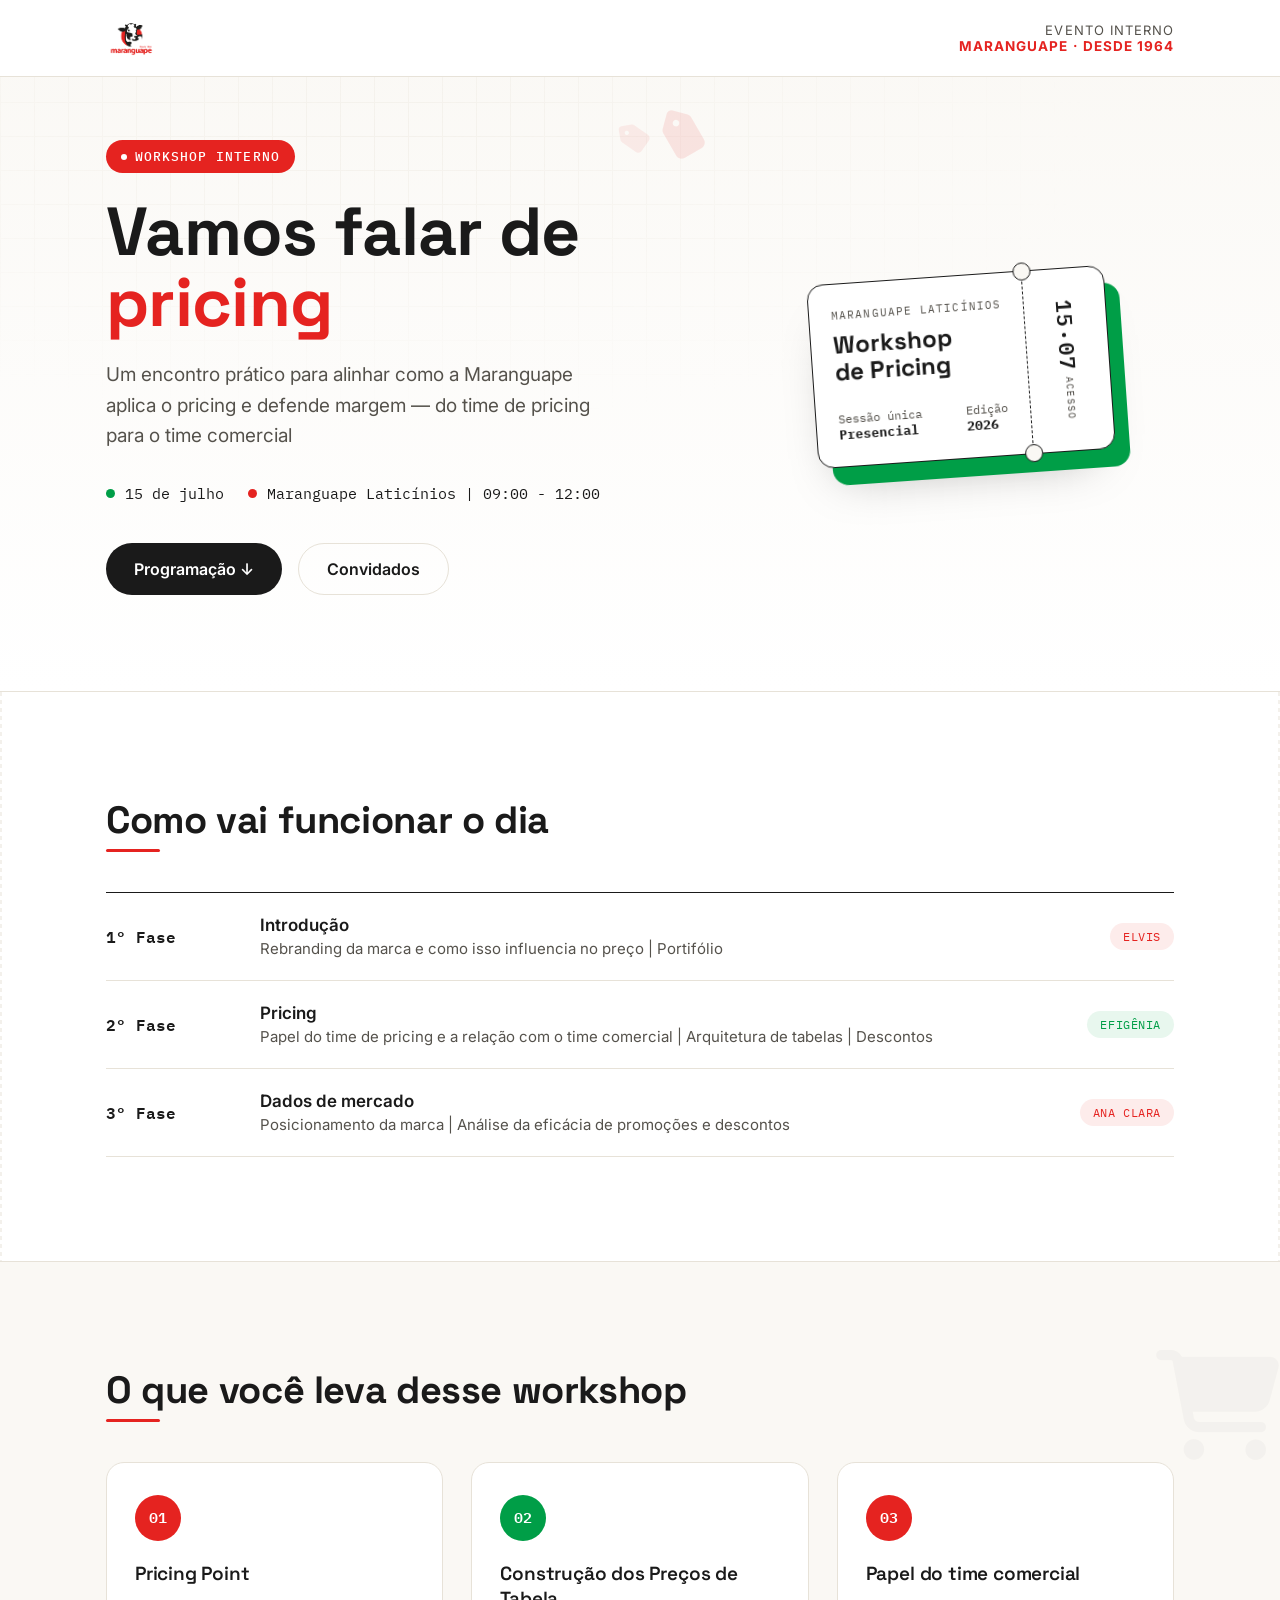
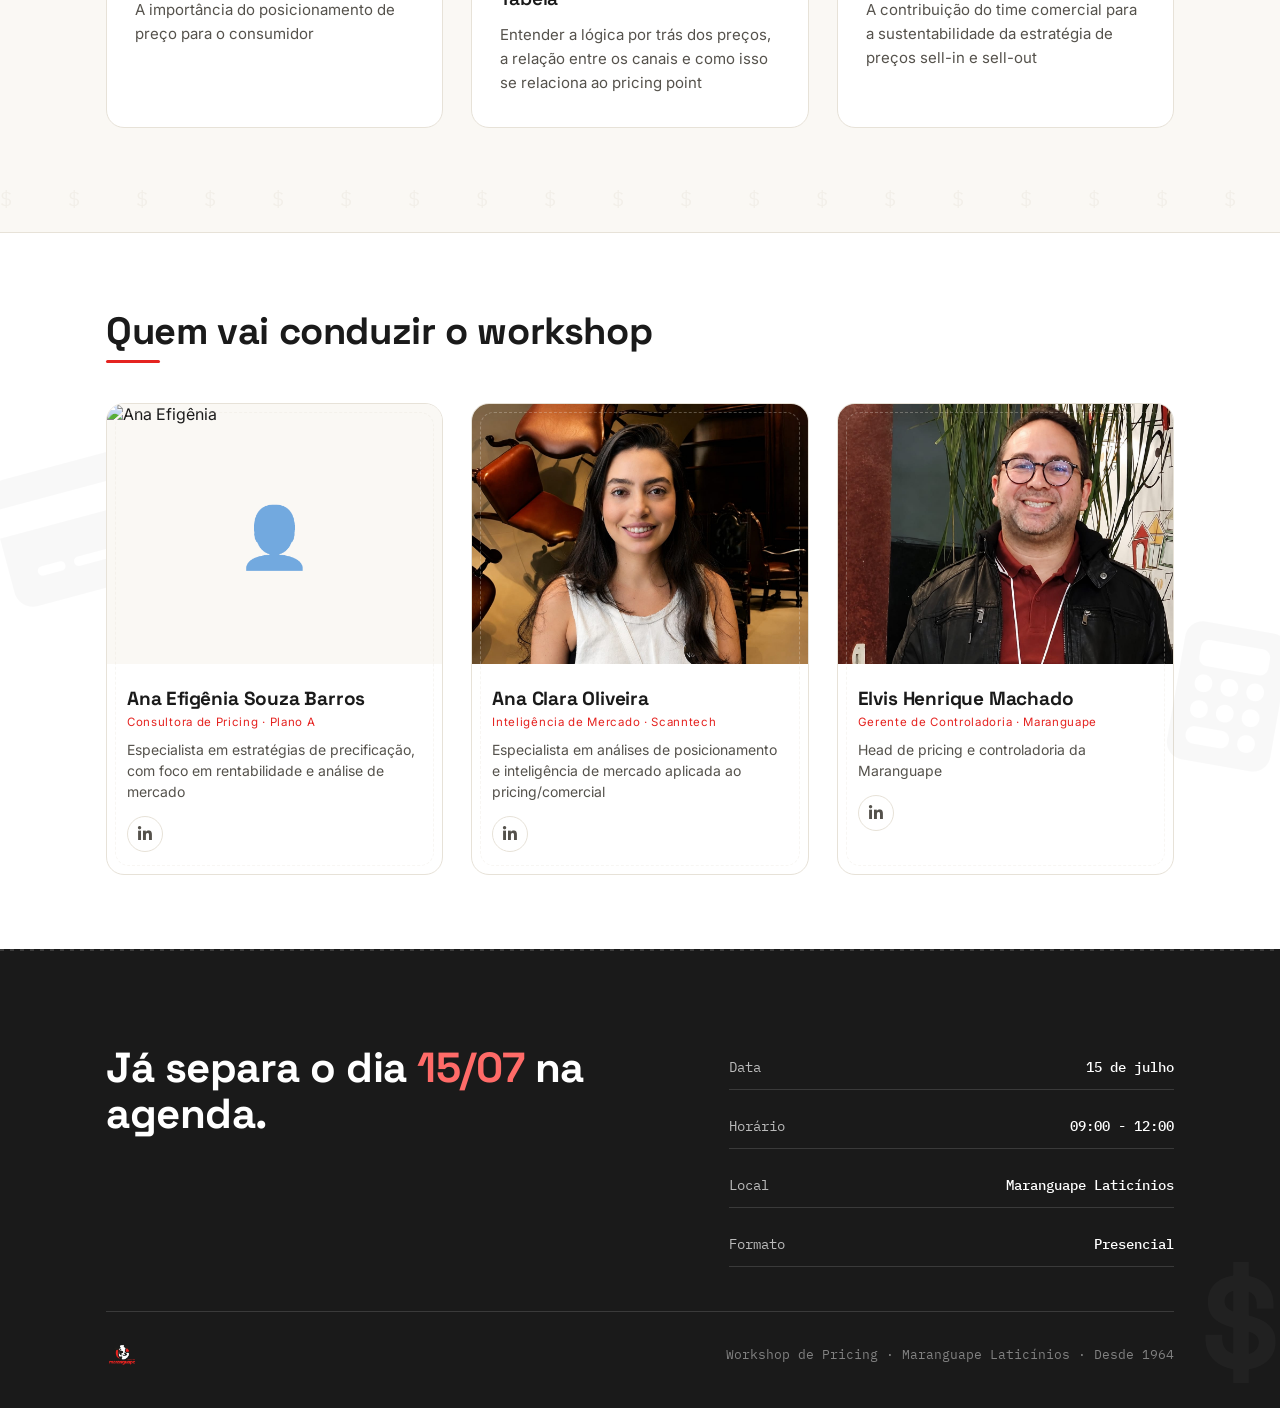
==== commit 2fe49262: "Add files via upload" ====
--- a/index.html
+++ b/index.html
@@ -1,228 +1,228 @@
-<!DOCTYPE html>
-<html lang="pt-BR">
-<head>
-<meta charset="UTF-8">
-<meta name="viewport" content="width=device-width, initial-scale=1.0">
-<title>Workshop de Pricing · Maranguape · 15 de julho</title>
-<link rel="preconnect" href="https://fonts.googleapis.com">
-<link rel="preconnect" href="https://fonts.gstatic.com" crossorigin>
-<link href="https://fonts.googleapis.com/css2?family=Space+Grotesk:wght@500;600;700&family=Inter:wght@400;500;600;700&family=IBM+Plex+Mono:wght@400;500;600&display=swap" rel="stylesheet">
-<link rel="stylesheet" href="https://cdnjs.cloudflare.com/ajax/libs/font-awesome/6.5.0/css/all.min.css">
-<link href="workshop.css" rel="stylesheet"> 
-<link rel="icon" type="image/png" href="logo.png">
-
-</head>
-<body>
-
-<header class="site">
-  <div class="wrap">
-    <div class="brand">
-      <img src="logo.png" alt="Maranguape">
-    </div>
-    <div class="header-tag">Evento interno<strong>Maranguape · Desde 1964</strong></div>
-  </div>
-</header>
-
-<section class="hero">
-  <div class="grid-bg"></div>
-  <div class="wrap">
-    <div>
-      <span class="eyebrow">Workshop interno</span>
-      <h1>Vamos falar de <span>pricing</span></h1>
-      <p class="lead">Um encontro prático para alinhar como a Maranguape aplica o pricing e defende margem — 
-        do time de pricing para o time comercial</p>
-      <div class="hero-meta">
-        <div class="meta-item"><span class="meta-dot"></span> 15 de julho</div>
-        <div class="meta-item alt"><span class="meta-dot"></span> Maranguape Laticínios | 8:00 - 12:00</div>
-      </div>
-      <div class="cta-row">
-        <a href="#agenda" class="btn btn-primary">Programação ↓</a>
-        <a href="#convidados" class="btn btn-ghost">Convidados</a>
-      </div>
-    </div>
-
-    <div class="ticket-stage">
-      <div>
-        <div class="ticket">
-          <div class="ticket-main">
-            <div>
-              <div class="ticket-brand">Maranguape laticínios</div>
-              <div class="ticket-title">Workshop<br>de Pricing</div>
-            </div>
-            <div class="ticket-foot">
-              <span>Sessão única<br><strong>Presencial</strong></span>
-              <span>Edição<br><strong>2026</strong></span>
-            </div>
-          </div>
-          <div class="ticket-stub">
-            <span class="ticket-num">15·07</span>
-            <span class="label">Acesso</span>
-          </div>
-        </div>
-      </div>
-    </div>
-  </div>
-</section>
-
-<section class="agenda" id="agenda">
-  <div class="wrap">
-    <div class="section-head">
-      <div>
-        <h2>Como vai funcionar o dia</h2>
-      </div>
-    </div>
-
-    <div class="ledger">
-      <div class="ledger-row">
-        <div class="ledger-time mono">Bloco 1</div>
-        <div>
-          <div class="ledger-title">Titulo do bloco 1</div>
-          <div class="ledger-desc">Descricao</div>
-        </div>
-        <span class="tag-chip red">Flag</span>
-      </div>
-      <div class="ledger-row">
-        <div class="ledger-time mono">Bloco 2</div>
-        <div>
-          <div class="ledger-title">Titulo do bloco 2</div>
-          <div class="ledger-desc">Descricao</div>
-        </div>
-        <span class="tag-chip green">Flag</span>
-      </div>
-      <div class="ledger-row">
-        <div class="ledger-time mono">Bloco 3</div>
-        <div>
-          <div class="ledger-title">Titulo do bloco 3</div>
-          <div class="ledger-desc">Descricao</div>
-        </div>
-        <span class="tag-chip red">Flag</span>
-      </div>
-    </div>
-  </div>
-</section>
-
-<section class="why">
-  <div class="wrap">
-    <div class="section-head">
-      <div>
-        <h2>O que você leva desse workshop</h2>
-      </div>
-    </div>
-    <div class="why-grid">
-      <div class="why-card">
-        <div class="icon">01</div>
-        <h3>Importancia da estratégia de preço</h3>
-        <p>Aqui pode falar sobre a importancia e atuacao da area de pricing</p>
-      </div>
-      <div class="why-card">
-        <div class="icon">02</div>
-        <h3>Visão analítica</h3>
-        <p>Levar mais contexto para o cliente.</p>
-      </div>
-      <div class="why-card">
-        <div class="icon">03</div>
-        <h3>Planos para o futuro</h3>
-        <p>Aqui pode falar de um planejamento a longo prazo para a relação pricing e comercial</p>
-      </div>
-    </div>
-  </div>
-</section>
-
-<section class="guests" id="convidados">
-  <div class="wrap">
-    <div class="section-head">
-      <div>
-        <h2>Quem vai conduzir o workshop</h2>
-      </div>
-    </div>
-
-    <div class="guests-grid">
-      <div class="guest-card">
-        <div class="guest-photo">
-          <div class="placeholder">👤</div>
-          <img src="efigenia.jpeg" alt="Ana Efigênia">
-        </div>
-        <div class="guest-info">
-          <h3 class="guest-name">Ana Efigênia Souza Barros</h3>
-          <span class="guest-role">Consultora de Pricing · Plano A</span>
-          <p class="guest-bio">Especialista em estratégias de precificação, com foco em rentabilidade e análise de mercado</p>
-          <div class="guest-social">
-            <a href="https://www.linkedin.com/in/anaefigenia/" target="_blank" title="LinkedIn">
-              <i class="fab fa-linkedin-in"></i>
-            </a>
-          </div>
-        </div>
-      </div>
-
-      <div class="guest-card">
-        <div class="guest-photo">
-          <div class="placeholder">👤</div>
-          <img src="ana.jpeg" alt="Ana Clara" style="object-position: top;">
-        </div>
-        <div class="guest-info">
-          <h3 class="guest-name">Ana Clara Oliveira</h3>
-          <span class="guest-role">Inteligência de Mercado · Scanntech</span>
-          <p class="guest-bio">Especialista em análises de posicionamento e inteligência de mercado aplicada ao pricing/comercial</p>
-          <div class="guest-social">
-            <a href="https://www.linkedin.com/in/ana-clara-d-oliveira/" target="_blank" title="LinkedIn">
-              <i class="fab fa-linkedin-in"></i>
-            </a>
-          </div>
-        </div>
-      </div>
-
-      <div class="guest-card">
-        <div class="guest-photo">
-          <div class="placeholder">👤</div>
-          <img src="elvis.jpeg" alt="Elvis" style="object-position: top;">
-        </div>
-        <div class="guest-info">
-          <h3 class="guest-name">Elvis Henrique Machado</h3>
-          <span class="guest-role">Gerente de Controladoria · Maranguape</span>
-          <p class="guest-bio">Head de pricing e controladoria da Maranguape</p>
-          <div class="guest-social">
-            <a href="https://www.linkedin.com/in/ana-clara-d-oliveira/" target="_blank" title="LinkedIn">
-              <i class="fab fa-linkedin-in"></i>
-            </a>
-          </div>
-        </div>
-      </div>
-    </div>
-  </div>
-</section>
-
-<footer class="site" id="presenca">
-  <div class="wrap">
-    <div class="footer-top">
-      <h2>Já separa o dia <span>15/07</span> na agenda.</h2>
-      <div class="footer-details">
-        <div class="detail-row"><span>Data</span><strong>15 de julho</strong></div>
-        <div class="detail-row"><span>Horário</span><strong>08:00 - 12:00</strong></div>
-        <div class="detail-row"><span>Local</span><strong>Maranguape Laticínios</strong></div>
-        <div class="detail-row"><span>Formato</span><strong>Presencial</strong></div>
-      </div>
-    </div>
-    <div class="footer-bottom">
-      <div class="brand">
-        <img src="logo.png" alt="Maranguape" style="height:28px;">
-      </div>
-      <small>Workshop de Pricing · Maranguape Laticínios · Desde 1964</small>
-    </div>
-  </div>
-</footer>
-
-<script>
-  const rows = document.querySelectorAll('.ledger-row');
-  const obs = new IntersectionObserver((entries)=>{
-    entries.forEach((e,i)=>{
-      if(e.isIntersecting){
-        setTimeout(()=>e.target.classList.add('show'), i*70);
-        obs.unobserve(e.target);
-      }
-    });
-  }, {threshold:0.2});
-  rows.forEach(r=>obs.observe(r));
-</script>
-
-</body>
+<!DOCTYPE html>
+<html lang="pt-BR">
+<head>
+<meta charset="UTF-8">
+<meta name="viewport" content="width=device-width, initial-scale=1.0">
+<title>Workshop de Pricing · Maranguape · 15 de julho</title>
+<link rel="preconnect" href="https://fonts.googleapis.com">
+<link rel="preconnect" href="https://fonts.gstatic.com" crossorigin>
+<link href="https://fonts.googleapis.com/css2?family=Space+Grotesk:wght@500;600;700&family=Inter:wght@400;500;600;700&family=IBM+Plex+Mono:wght@400;500;600&display=swap" rel="stylesheet">
+<link rel="stylesheet" href="https://cdnjs.cloudflare.com/ajax/libs/font-awesome/6.5.0/css/all.min.css">
+<link href="workshop.css" rel="stylesheet"> 
+<link rel="icon" type="image/png" href="logo.png">
+
+</head>
+<body>
+
+<header class="site">
+  <div class="wrap">
+    <div class="brand">
+      <img src="logo.png" alt="Maranguape">
+    </div>
+    <div class="header-tag">Evento interno<strong>Maranguape · Desde 1964</strong></div>
+  </div>
+</header>
+
+<section class="hero">
+  <div class="grid-bg"></div>
+  <div class="wrap">
+    <div>
+      <span class="eyebrow">Workshop interno</span>
+      <h1>Vamos falar de <span>pricing</span></h1>
+      <p class="lead">Um encontro prático para alinhar como a Maranguape aplica o pricing e defende margem — 
+        do time de pricing para o time comercial</p>
+      <div class="hero-meta">
+        <div class="meta-item"><span class="meta-dot"></span> 15 de julho</div>
+        <div class="meta-item alt"><span class="meta-dot"></span> Maranguape Laticínios | 09:00 - 12:00</div>
+      </div>
+      <div class="cta-row">
+        <a href="#agenda" class="btn btn-primary">Programação ↓</a>
+        <a href="#convidados" class="btn btn-ghost">Convidados</a>
+      </div>
+    </div>
+
+    <div class="ticket-stage">
+      <div>
+        <div class="ticket">
+          <div class="ticket-main">
+            <div>
+              <div class="ticket-brand">Maranguape laticínios</div>
+              <div class="ticket-title">Workshop<br>de Pricing</div>
+            </div>
+            <div class="ticket-foot">
+              <span>Sessão única<br><strong>Presencial</strong></span>
+              <span>Edição<br><strong>2026</strong></span>
+            </div>
+          </div>
+          <div class="ticket-stub">
+            <span class="ticket-num">15·07</span>
+            <span class="label">Acesso</span>
+          </div>
+        </div>
+      </div>
+    </div>
+  </div>
+</section>
+
+<section class="agenda" id="agenda">
+  <div class="wrap">
+    <div class="section-head">
+      <div>
+        <h2>Como vai funcionar o dia</h2>
+      </div>
+    </div>
+
+    <div class="ledger">
+      <div class="ledger-row">
+        <div class="ledger-time mono">1° Fase</div>
+        <div>
+          <div class="ledger-title">Introdução</div>
+          <div class="ledger-desc">Rebranding da marca e como isso influencia no preço | Portifólio</div>
+        </div>
+        <span class="tag-chip red">Elvis</span>
+      </div>
+      <div class="ledger-row">
+        <div class="ledger-time mono">2° Fase</div>
+        <div>
+          <div class="ledger-title">Pricing</div>
+          <div class="ledger-desc">Papel do time de pricing e a relação com o time comercial | Arquitetura de tabelas | Descontos</div>
+        </div>
+        <span class="tag-chip green">Efigênia</span>
+      </div>
+      <div class="ledger-row">
+        <div class="ledger-time mono">3° Fase</div>
+        <div>
+          <div class="ledger-title">Dados de mercado</div>
+          <div class="ledger-desc"> Posicionamento da marca | Análise da eficácia de promoções e descontos </div>
+        </div>
+        <span class="tag-chip red">Ana Clara</span>
+      </div>
+    </div>
+  </div>
+</section>
+
+<section class="why">
+  <div class="wrap">
+    <div class="section-head">
+      <div>
+        <h2>O que você leva desse workshop</h2>
+      </div>
+    </div>
+    <div class="why-grid">
+      <div class="why-card">
+        <div class="icon">01</div>
+        <h3>Pricing Point</h3>
+        <p>A importância do posicionamento de preço para o consumidor</p>
+      </div>
+      <div class="why-card">
+        <div class="icon">02</div>
+        <h3>Construção dos Preços de Tabela</h3>
+        <p>Entender a lógica por trás dos preços, a relação entre os canais e como isso se relaciona ao pricing point</p>
+      </div>
+      <div class="why-card">
+        <div class="icon">03</div>
+        <h3>Papel do time comercial</h3>
+        <p>A contribuição do time comercial para a sustentabilidade da estratégia de preços sell-in e sell-out</p>
+      </div>
+    </div>
+  </div>
+</section>
+
+<section class="guests" id="convidados">
+  <div class="wrap">
+    <div class="section-head">
+      <div>
+        <h2>Quem vai conduzir o workshop</h2>
+      </div>
+    </div>
+
+    <div class="guests-grid">
+      <div class="guest-card">
+        <div class="guest-photo">
+          <div class="placeholder">👤</div>
+          <img src="efigenia.jpeg" alt="Ana Efigênia">
+        </div>
+        <div class="guest-info">
+          <h3 class="guest-name">Ana Efigênia Souza Barros</h3>
+          <span class="guest-role">Consultora de Pricing · Plano A</span>
+          <p class="guest-bio">Especialista em estratégias de precificação, com foco em rentabilidade e análise de mercado</p>
+          <div class="guest-social">
+            <a href="https://www.linkedin.com/in/anaefigenia/" target="_blank" title="LinkedIn">
+              <i class="fab fa-linkedin-in"></i>
+            </a>
+          </div>
+        </div>
+      </div>
+
+      <div class="guest-card">
+        <div class="guest-photo">
+          <div class="placeholder">👤</div>
+          <img src="ana.jpeg" alt="Ana Clara" style="object-position: top;">
+        </div>
+        <div class="guest-info">
+          <h3 class="guest-name">Ana Clara Oliveira</h3>
+          <span class="guest-role">Inteligência de Mercado · Scanntech</span>
+          <p class="guest-bio">Especialista em análises de posicionamento e inteligência de mercado aplicada ao pricing/comercial</p>
+          <div class="guest-social">
+            <a href="https://www.linkedin.com/in/ana-clara-d-oliveira/" target="_blank" title="LinkedIn">
+              <i class="fab fa-linkedin-in"></i>
+            </a>
+          </div>
+        </div>
+      </div>
+
+      <div class="guest-card">
+        <div class="guest-photo">
+          <div class="placeholder">👤</div>
+          <img src="elvis.jpeg" alt="Elvis" style="object-position: top;">
+        </div>
+        <div class="guest-info">
+          <h3 class="guest-name">Elvis Henrique Machado</h3>
+          <span class="guest-role">Gerente de Controladoria · Maranguape</span>
+          <p class="guest-bio">Head de pricing e controladoria da Maranguape</p>
+          <div class="guest-social">
+            <a href="https://www.linkedin.com/in/elvis-henrique-33307b53/" target="_blank" title="LinkedIn">
+              <i class="fab fa-linkedin-in"></i>
+            </a>
+          </div>
+        </div>
+      </div>
+    </div>
+  </div>
+</section>
+
+<footer class="site" id="presenca">
+  <div class="wrap">
+    <div class="footer-top">
+      <h2>Já separa o dia <span>15/07</span> na agenda.</h2>
+      <div class="footer-details">
+        <div class="detail-row"><span>Data</span><strong>15 de julho</strong></div>
+        <div class="detail-row"><span>Horário</span><strong>09:00 - 12:00</strong></div>
+        <div class="detail-row"><span>Local</span><strong>Maranguape Laticínios</strong></div>
+        <div class="detail-row"><span>Formato</span><strong>Presencial</strong></div>
+      </div>
+    </div>
+    <div class="footer-bottom">
+      <div class="brand">
+        <img src="logo.png" alt="Maranguape" style="height:28px;">
+      </div>
+      <small>Workshop de Pricing · Maranguape Laticínios · Desde 1964</small>
+    </div>
+  </div>
+</footer>
+
+<script>
+  const rows = document.querySelectorAll('.ledger-row');
+  const obs = new IntersectionObserver((entries)=>{
+    entries.forEach((e,i)=>{
+      if(e.isIntersecting){
+        setTimeout(()=>e.target.classList.add('show'), i*70);
+        obs.unobserve(e.target);
+      }
+    });
+  }, {threshold:0.2});
+  rows.forEach(r=>obs.observe(r));
+</script>
+
+</body>
 </html>
--- a/workshop.css
+++ b/workshop.css
@@ -1,636 +1,636 @@
-:root{
-    --white:#FFFFFF;
-    --red:#E52320;
-    --green:#009E47;
-    --ink:#1A1A1A;
-    --ink-soft:#55524C;
-    --cream:#FAF8F4;
-    --line:#E7E2D8;
-    --red-soft:#FDECEB;
-    --green-soft:#E8F7EE;
-    --radius:18px;
-  }
-  *{box-sizing:border-box;}
-  html{
-    scroll-behavior:smooth;
-    margin:0;
-    padding:0;
-  }
-  body{
-    margin:0;
-    padding:0;
-    background:var(--white);
-    color:var(--ink);
-    font-family:'Inter',sans-serif;
-    -webkit-font-smoothing:antialiased;
-    overflow-x:hidden;
-  }
-  h1,h2,h3{
-    font-family:'Space Grotesk',sans-serif;
-    margin:0;
-    letter-spacing:-0.01em;
-  }
-  .mono{
-    font-family:'IBM Plex Mono',monospace;
-  }
-  a{color:inherit;}
-  img{display:block;max-width:100%;}
-
-  .wrap{
-    max-width:1180px;
-    margin:0 auto;
-    padding:0 clamp(24px,5vw,56px);
-  }
-  section{position:relative;}
-
-  header.site{
-    position:fixed;
-    top:0;
-    left:0;
-    right:0;
-    z-index:50;
-    background:var(--white);
-    border-bottom:1px solid var(--line);
-    margin:0;
-    padding:0;
-  }
-  header.site .wrap{
-    display:flex;
-    align-items:center;
-    justify-content:space-between;
-    padding-top:16px;
-    padding-bottom:16px;
-  }
-  .brand{display:flex;align-items:center;gap:10px;}
-  .brand img{height:44px;width:auto;}
-  .header-tag{
-    font-size:13px;
-    letter-spacing:0.08em;
-    text-transform:uppercase;
-    color:var(--ink-soft);
-    text-align:right;
-  }
-  .header-tag strong{color:var(--red);display:block;font-size:13.5px;}
-
-  .hero{
-    padding-top:calc(clamp(40px,5vw,72px) + 76px);
-    padding-bottom:clamp(56px,8vw,96px);
-    background:linear-gradient(180deg, var(--cream) 0%, var(--white) 100%);
-    border-bottom:1px solid var(--line);
-    overflow:hidden;
-  }
-  .hero .wrap{
-    display:grid;
-    grid-template-columns:1.15fr 0.85fr;
-    gap:clamp(40px,5vw,64px);
-    align-items:center;
-  }
-  .grid-bg{
-    position:absolute;
-    inset:0;
-    background-image:
-      linear-gradient(var(--line) 1px, transparent 1px),
-      linear-gradient(90deg, var(--line) 1px, transparent 1px);
-    background-size:34px 34px;
-    opacity:0.35;
-    mask-image:radial-gradient(ellipse 80% 60% at 30% 20%, black 0%, transparent 70%);
-    pointer-events:none;
-  }
-  .eyebrow{
-    display:inline-flex;
-    align-items:center;
-    gap:8px;
-    background:var(--red);
-    color:var(--white);
-    font-family:'IBM Plex Mono',monospace;
-    font-size:13px;
-    font-weight:500;
-    letter-spacing:0.08em;
-    text-transform:uppercase;
-    padding:8px 15px;
-    border-radius:100px;
-    margin-bottom:24px;
-  }
-  .eyebrow::before{
-    content:'';
-    width:6px;height:6px;
-    background:var(--white);
-    border-radius:50%;
-    display:inline-block;
-  }
-  .hero h1{
-    font-size:clamp(44px,5.6vw,68px);
-    line-height:1.04;
-    font-weight:700;
-    color:var(--ink);
-  }
-  .hero h1 span{color:var(--red);}
-  .hero p.lead{
-    margin-top:22px;
-    font-size:clamp(17px,1.6vw,19px);
-    line-height:1.6;
-    color:var(--ink-soft);
-    max-width:520px;
-  }
-  .hero-meta{
-    margin-top:32px;
-    display:flex;
-    flex-wrap:wrap;
-    gap:24px;
-  }
-  .meta-item{
-    display:flex;
-    align-items:center;
-    gap:10px;
-    font-family:'IBM Plex Mono',monospace;
-    font-size:15px;
-    color:var(--ink);
-  }
-  .meta-dot{
-    width:9px;height:9px;border-radius:50%;
-    background:var(--green);
-    flex-shrink:0;
-  }
-  .meta-item.alt .meta-dot{background:var(--red);}
-  .cta-row{
-    margin-top:40px;
-    display:flex;
-    gap:16px;
-    flex-wrap:wrap;
-  }
-  .btn{
-    font-family:'Inter',sans-serif;
-    font-weight:600;
-    font-size:16px;
-    padding:15px 28px;
-    border-radius:100px;
-    text-decoration:none;
-    display:inline-flex;
-    align-items:center;
-    gap:8px;
-  }
-  .btn-primary{
-    background:var(--ink);
-    color:var(--white);
-    transition:transform .18s ease, box-shadow .18s ease, background .18s ease;
-  }
-  .btn-primary:hover{transform:translateY(-2px);box-shadow:0 10px 20px -8px rgba(0,0,0,0.35);background:var(--green);}
-  .btn-ghost{
-    background:transparent;
-    color:var(--ink);
-    border:1.5px solid var(--line);
-    transition:transform .18s ease, border-color .18s ease;
-  }
-  .btn-ghost:hover{border-color:var(--green);transform:translateY(-2px);}
-
-  .ticket-stage{
-    display:flex;
-    justify-content:center;
-    align-items:center;
-    perspective:900px;
-  }
-  .ticket{
-    width:100%;
-    max-width:360px;
-    aspect-ratio:340/210;
-    background:var(--white);
-    border:1.5px solid var(--ink);
-    border-radius:16px;
-    box-shadow:14px 18px 0 0 var(--green), 0 30px 50px -25px rgba(0,0,0,0.35);
-    display:grid;
-    grid-template-columns:1fr 82px;
-    transform:rotate(-4deg);
-    animation:ticketIn .9s cubic-bezier(.2,.8,.2,1) both;
-    position:relative;
-  }
-  @keyframes ticketIn{
-    from{opacity:0; transform:rotate(-12deg) translateY(24px) scale(.92);}
-    to{opacity:1; transform:rotate(-4deg) translateY(0) scale(1);}
-  }
-  .ticket-main{
-    padding:24px 22px;
-    display:flex;
-    flex-direction:column;
-    justify-content:space-between;
-  }
-  .ticket-brand{
-    font-family:'IBM Plex Mono',monospace;
-    font-size:11px;
-    letter-spacing:0.1em;
-    text-transform:uppercase;
-    color:var(--ink-soft);
-  }
-  .ticket-title{
-    font-family:'Space Grotesk',sans-serif;
-    font-weight:700;
-    font-size:24px;
-    line-height:1.12;
-    margin-top:10px;
-  }
-  .ticket-foot{
-    display:flex;
-    justify-content:space-between;
-    align-items:flex-end;
-    font-family:'IBM Plex Mono',monospace;
-    font-size:11.5px;
-    color:var(--ink-soft);
-  }
-  .ticket-foot strong{color:var(--ink);font-size:12.5px;}
-  .ticket-stub{
-    border-left:1.5px dashed var(--ink);
-    display:flex;
-    flex-direction:column;
-    align-items:center;
-    justify-content:center;
-    gap:6px;
-    padding:14px 6px;
-    position:relative;
-  }
-  .ticket-stub::before, .ticket-stub::after{
-    content:'';
-    position:absolute;
-    width:16px;height:16px;
-    background:var(--cream);
-    border:1.5px solid var(--ink);
-    border-radius:50%;
-    left:-9px;
-  }
-  .ticket-stub::before{top:-9px;}
-  .ticket-stub::after{bottom:-9px;}
-  .ticket-num{
-    font-family:'IBM Plex Mono',monospace;
-    font-weight:600;
-    font-size:21px;
-    writing-mode:vertical-rl;
-    letter-spacing:0.06em;
-  }
-  .ticket-stub .label{
-    font-family:'IBM Plex Mono',monospace;
-    font-size:10px;
-    letter-spacing:0.12em;
-    writing-mode:vertical-rl;
-    color:var(--ink-soft);
-    text-transform:uppercase;
-  }
-
-  .section-head{
-    display:flex;
-    justify-content:space-between;
-    align-items:flex-end;
-    gap:24px;
-    margin-bottom:48px;
-    flex-wrap:wrap;
-  }
-  .section-head h2{
-    font-size:clamp(30px,3.4vw,38px);
-    font-weight:700;
-    position:relative;
-  }
-  .section-head h2::after{
-    content:'';
-    position:absolute;
-    left:0;
-    bottom:-8px;
-    width:54px;
-    height:3px;
-    background:var(--red);
-    border-radius:2px;
-  }
-
-  .agenda{padding:clamp(72px,9vw,104px) 0;}
-  .ledger{border-top:1.5px solid var(--ink);}
-  .ledger-row{
-    display:grid;
-    grid-template-columns:130px 1fr 160px;
-    gap:24px;
-    align-items:center;
-    padding:22px 0;
-    border-bottom:1px solid var(--line);
-    opacity:0;
-    transform:translateY(14px);
-    transition:opacity .6s ease, transform .6s ease;
-  }
-  .ledger-row.show{opacity:1; transform:translateY(0);}
-  .ledger-time{font-family:'IBM Plex Mono',monospace; font-weight:600; font-size:16px;}
-  .ledger-title{font-weight:600; font-size:17px;}
-  .ledger-desc{font-size:15px; color:var(--ink-soft); margin-top:4px; font-weight:400;}
-  .tag-chip{
-    justify-self:end;
-    font-family:'IBM Plex Mono',monospace;
-    font-size:11.5px;
-    letter-spacing:0.05em;
-    text-transform:uppercase;
-    padding:6px 13px;
-    border-radius:100px;
-    white-space:nowrap;
-  }
-  .tag-chip.red{background:var(--red-soft);color:var(--red);}
-  .tag-chip.green{background:var(--green-soft);color:var(--green);}
-
-  .why{
-    padding:clamp(72px,9vw,104px) 0;
-    background:var(--cream);
-    border-top:1px solid var(--line);
-    border-bottom:1px solid var(--line);
-  }
-  .why-grid{display:grid; grid-template-columns:repeat(3,1fr); gap:28px;}
-  .why-card{
-    background:var(--white);
-    border:1px solid var(--line);
-    border-radius:var(--radius);
-    padding:32px 28px;
-    transition:transform .2s ease, box-shadow .2s ease;
-  }
-  .why-card:hover{transform:translateY(-4px); box-shadow:0 16px 30px -20px rgba(0,0,0,0.25);}
-  .why-card .icon{
-    width:46px;height:46px;
-    border-radius:50%;
-    display:flex;align-items:center;justify-content:center;
-    margin-bottom:20px;
-    font-family:'IBM Plex Mono',monospace;
-    font-weight:600;
-    font-size:15px;
-  }
-  .why-card:nth-child(odd) .icon{background:var(--red);color:var(--white);}
-  .why-card:nth-child(even) .icon{background:var(--green);color:var(--white);}
-  .why-card h3{font-size:19px; font-weight:600; margin-bottom:12px;}
-  .why-card p{font-size:15px; line-height:1.6; color:var(--ink-soft); margin:0;}
-
-  .guests{padding:clamp(72px,5.8vw,104px) 0; background:var(--white);}
-  .guests-grid{display:grid; grid-template-columns:repeat(3,1fr); gap:28px;}
-  .guest-card{
-    background:var(--white);
-    border:1.5px solid var(--line);
-    border-radius:var(--radius);
-    overflow:hidden;
-    transition:transform .25s ease, box-shadow .25s ease;
-    max-width:360px;
-    margin:0 auto;
-    position:relative;
-  }
-  .guest-card:hover{transform:translateY(-6px); box-shadow:0 20px 40px -18px rgba(0,0,0,0.3);}
-  .guest-photo{
-    width:100%;
-    aspect-ratio:1/1;
-    max-height:260px;
-    background:var(--cream);
-    display:flex;
-    align-items:center;
-    justify-content:center;
-    position:relative;
-    overflow:hidden;
-  }
-  .guest-photo img{
-    width:100%;
-    height:100%;
-    object-fit:cover;
-    position:absolute;
-    inset:0;
-  }
-  .guest-photo .placeholder{
-    font-family:'IBM Plex Mono',monospace;
-    font-size:60px;
-    font-weight:600;
-    color:var(--line);
-    opacity:0.6;
-  }
-  .guest-info{padding:22px 20px;}
-  .guest-name{
-    font-family:'Space Grotesk',sans-serif;
-    font-size:19px;
-    font-weight:700;
-    margin-bottom:4px;
-    color:var(--ink);
-  }
-  .guest-role{
-    font-family:'Inter',sans-serif;
-    font-size:11.5px;
-    letter-spacing:0.06em;
-    color:var(--red);
-    margin-bottom:10px;
-    display:block;
-  }
-  .guest-bio{font-size:14px; line-height:1.5; color:var(--ink-soft); margin:0;}
-  .guest-social{margin-top:14px; gap:10px;}
-  .guest-social a i{font-size:16px;}
-  .guest-social a{
-    width:36px; height:36px;
-    border-radius:50%;
-    border:1.5px solid var(--line);
-    display:flex;
-    align-items:center;
-    justify-content:center;
-    text-decoration:none;
-    color:var(--ink-soft);
-    transition:all .2s ease;
-  }
-  .guest-social a:hover{background:#0A66C2; color:var(--white); border-color:#0A66C2;}
-
-  footer.site{
-    background:var(--ink);
-    color:var(--white);
-    padding:clamp(64px,8vw,96px) 0 40px;
-    position:relative;
-  }
-  .footer-top{
-    display:grid;
-    grid-template-columns:1.3fr 1fr;
-    gap:44px;
-    padding-bottom:44px;
-    border-bottom:1px solid rgba(255,255,255,0.14);
-  }
-  footer.site h2{font-size:clamp(32px,4vw,42px); line-height:1.1; font-weight:700;}
-  footer.site h2 span{color:#FF6B68;}
-  .footer-details{display:flex; flex-direction:column; gap:14px;}
-  .detail-row{
-    display:flex;
-    justify-content:space-between;
-    font-family:'IBM Plex Mono',monospace;
-    font-size:14px;
-    padding:13px 0;
-    border-bottom:1px solid rgba(255,255,255,0.14);
-    color:rgba(255,255,255,0.7);
-  }
-  .detail-row strong{color:var(--white); font-weight:500;}
-  .footer-bottom{
-    display:flex;
-    justify-content:space-between;
-    align-items:center;
-    padding-top:28px;
-    flex-wrap:wrap;
-    gap:14px;
-  }
-  .footer-bottom small{
-    color:rgba(255,255,255,0.45);
-    font-family:'IBM Plex Mono',monospace;
-    font-size:12.5px;
-  }
-
-  /* ═══════════════════════════════════
-     ELEMENTOS GRÁFICOS DE PRICING
-     ═══════════════════════════════════ */
-
-  .hero .wrap > div:first-child{position:relative;}
-  .hero .wrap > div:first-child::before{
-    content:'\f02b';
-    font-family:'Font Awesome 6 Free';
-    font-weight:900;
-    position:absolute;
-    top:-30px;
-    right:-24px;
-    font-size:52px;
-    color:var(--red);
-    opacity:0.1;
-    pointer-events:none;
-    z-index:0;
-    transform:rotate(15deg);
-  }
-  .hero .wrap > div:first-child::after{
-    content:'\f02b';
-    font-family:'Font Awesome 6 Free';
-    font-weight:900;
-    position:absolute;
-    top:-18px;
-    right:32px;
-    font-size:34px;
-    color:var(--red);
-    opacity:0.07;
-    pointer-events:none;
-    z-index:0;
-    transform:rotate(-10deg);
-  }
-
-  .agenda::before{
-    content:'';
-    position:absolute;
-    left:0; top:0; bottom:0;
-    width:2px;
-    background:repeating-linear-gradient(to bottom, var(--line) 0, var(--line) 4px, transparent 4px, transparent 8px);
-    opacity:0.5;
-    pointer-events:none;
-    z-index:0;
-  }
-  .agenda::after{
-    content:'';
-    position:absolute;
-    right:0; top:0; bottom:0;
-    width:2px;
-    background:repeating-linear-gradient(to bottom, var(--line) 0, var(--line) 4px, transparent 4px, transparent 8px);
-    opacity:0.5;
-    pointer-events:none;
-    z-index:0;
-  }
-
-  .why::before{
-    content:'\f07a';
-    font-family:'Font Awesome 6 Free';
-    font-weight:600;
-    position:absolute;
-    right:0; top:15%;
-    font-size:110px;
-    color:var(--ink);
-    opacity:0.025;
-    pointer-events:none;
-    z-index:0;
-  }
-
-  .why::after{
-    content:'$ $ $ $ $ $ $ $ $ $ $ $ $ $ $ $ $ $ $ $ $ $ $ $ $ $ $ $ $ $';
-    position:absolute;
-    left:0; bottom:20px;
-    width:100%;
-    font-family:'IBM Plex Mono',monospace;
-    font-size:20px;
-    letter-spacing:22px;
-    color:var(--line);
-    opacity:0.4;
-    pointer-events:none;
-    z-index:0;
-    white-space:nowrap;
-    overflow:hidden;
-  }
-
-  .guests::before{
-    content:'\f09d';
-    font-family:'Font Awesome 6 Free';
-    font-weight:900;
-    position:absolute;
-    left:0; top:30%;
-    font-size:150px;
-    color:var(--ink);
-    opacity:0.025;
-    pointer-events:none;
-    z-index:0;
-    transform:rotate(-15deg);
-  }
-
-  .guests::after{
-    content:'\f1ec';
-    font-family:'Font Awesome 6 Free';
-    font-weight:900;
-    position:absolute;
-    right:0; bottom:25%;
-    font-size:140px;
-    color:var(--ink);
-    opacity:0.025;
-    pointer-events:none;
-    z-index:0;
-    transform:rotate(10deg);
-  }
-
-  .guest-card::after{
-    content:'';
-    position:absolute;
-    top:8px; left:8px; right:8px; bottom:8px;
-    border:1.5px dashed var(--line);
-    border-radius:14px;
-    opacity:0.3;
-    pointer-events:none;
-    z-index:0;
-  }
-
-  footer.site::before{
-    content:'';
-    position:absolute;
-    top:0; left:0; right:0;
-    height:2px;
-    background:repeating-linear-gradient(90deg, rgba(255,255,255,0.15) 0, rgba(255,255,255,0.15) 4px, transparent 4px, transparent 10px);
-    pointer-events:none;
-  }
-
-  footer.site::after{
-    content:'$';
-    position:absolute;
-    right:0; bottom:20px;
-    font-family:'Space Grotesk',sans-serif;
-    font-size:130px;
-    font-weight:700;
-    color:rgba(255,255,255,0.03);
-    pointer-events:none;
-    line-height:1;
-  }
-
-  /* ---------- responsive ---------- */
-  @media (max-width:880px){
-    header.site{position:sticky;}
-    .hero{padding-top:clamp(40px,5vw,72px);}
-    .hero .wrap{grid-template-columns:1fr;}
-    .ticket-stage{margin-top:10px;}
-    .why-grid{grid-template-columns:1fr;}
-    .guests-grid{grid-template-columns:1fr; max-width:400px; margin:0 auto;}
-    .footer-top{grid-template-columns:1fr;}
-    .ledger-row{grid-template-columns:78px 1fr;}
-    .tag-chip{grid-column:1/3; justify-self:start; margin-top:6px;}
-  }
-  @media (max-width:520px){
-    .header-tag{display:none;}
-    .ticket{max-width:280px;}
-    .guests-grid{max-width:320px;}
-  }
-  @media (prefers-reduced-motion: reduce){
-    .ticket{animation:none;}
-    .ledger-row{transition:none; opacity:1; transform:none;}
-  }
-  @media (max-width:880px){
-    .footer-top{border-bottom:none; padding-bottom:0;}
+:root{
+    --white:#FFFFFF;
+    --red:#E52320;
+    --green:#009E47;
+    --ink:#1A1A1A;
+    --ink-soft:#55524C;
+    --cream:#FAF8F4;
+    --line:#E7E2D8;
+    --red-soft:#FDECEB;
+    --green-soft:#E8F7EE;
+    --radius:18px;
+  }
+  *{box-sizing:border-box;}
+  html{
+    scroll-behavior:smooth;
+    margin:0;
+    padding:0;
+  }
+  body{
+    margin:0;
+    padding:0;
+    background:var(--white);
+    color:var(--ink);
+    font-family:'Inter',sans-serif;
+    -webkit-font-smoothing:antialiased;
+    overflow-x:hidden;
+  }
+  h1,h2,h3{
+    font-family:'Space Grotesk',sans-serif;
+    margin:0;
+    letter-spacing:-0.01em;
+  }
+  .mono{
+    font-family:'IBM Plex Mono',monospace;
+  }
+  a{color:inherit;}
+  img{display:block;max-width:100%;}
+
+  .wrap{
+    max-width:1180px;
+    margin:0 auto;
+    padding:0 clamp(24px,5vw,56px);
+  }
+  section{position:relative;}
+
+  header.site{
+    position:fixed;
+    top:0;
+    left:0;
+    right:0;
+    z-index:50;
+    background:var(--white);
+    border-bottom:1px solid var(--line);
+    margin:0;
+    padding:0;
+  }
+  header.site .wrap{
+    display:flex;
+    align-items:center;
+    justify-content:space-between;
+    padding-top:16px;
+    padding-bottom:16px;
+  }
+  .brand{display:flex;align-items:center;gap:10px;}
+  .brand img{height:44px;width:auto;}
+  .header-tag{
+    font-size:13px;
+    letter-spacing:0.08em;
+    text-transform:uppercase;
+    color:var(--ink-soft);
+    text-align:right;
+  }
+  .header-tag strong{color:var(--red);display:block;font-size:13.5px;}
+
+  .hero{
+    padding-top:calc(clamp(40px,5vw,72px) + 76px);
+    padding-bottom:clamp(56px,8vw,96px);
+    background:linear-gradient(180deg, var(--cream) 0%, var(--white) 100%);
+    border-bottom:1px solid var(--line);
+    overflow:hidden;
+  }
+  .hero .wrap{
+    display:grid;
+    grid-template-columns:1.15fr 0.85fr;
+    gap:clamp(40px,5vw,64px);
+    align-items:center;
+  }
+  .grid-bg{
+    position:absolute;
+    inset:0;
+    background-image:
+      linear-gradient(var(--line) 1px, transparent 1px),
+      linear-gradient(90deg, var(--line) 1px, transparent 1px);
+    background-size:34px 34px;
+    opacity:0.35;
+    mask-image:radial-gradient(ellipse 80% 60% at 30% 20%, black 0%, transparent 70%);
+    pointer-events:none;
+  }
+  .eyebrow{
+    display:inline-flex;
+    align-items:center;
+    gap:8px;
+    background:var(--red);
+    color:var(--white);
+    font-family:'IBM Plex Mono',monospace;
+    font-size:13px;
+    font-weight:500;
+    letter-spacing:0.08em;
+    text-transform:uppercase;
+    padding:8px 15px;
+    border-radius:100px;
+    margin-bottom:24px;
+  }
+  .eyebrow::before{
+    content:'';
+    width:6px;height:6px;
+    background:var(--white);
+    border-radius:50%;
+    display:inline-block;
+  }
+  .hero h1{
+    font-size:clamp(44px,5.6vw,68px);
+    line-height:1.04;
+    font-weight:700;
+    color:var(--ink);
+  }
+  .hero h1 span{color:var(--red);}
+  .hero p.lead{
+    margin-top:22px;
+    font-size:clamp(17px,1.6vw,19px);
+    line-height:1.6;
+    color:var(--ink-soft);
+    max-width:520px;
+  }
+  .hero-meta{
+    margin-top:32px;
+    display:flex;
+    flex-wrap:wrap;
+    gap:24px;
+  }
+  .meta-item{
+    display:flex;
+    align-items:center;
+    gap:10px;
+    font-family:'IBM Plex Mono',monospace;
+    font-size:15px;
+    color:var(--ink);
+  }
+  .meta-dot{
+    width:9px;height:9px;border-radius:50%;
+    background:var(--green);
+    flex-shrink:0;
+  }
+  .meta-item.alt .meta-dot{background:var(--red);}
+  .cta-row{
+    margin-top:40px;
+    display:flex;
+    gap:16px;
+    flex-wrap:wrap;
+  }
+  .btn{
+    font-family:'Inter',sans-serif;
+    font-weight:600;
+    font-size:16px;
+    padding:15px 28px;
+    border-radius:100px;
+    text-decoration:none;
+    display:inline-flex;
+    align-items:center;
+    gap:8px;
+  }
+  .btn-primary{
+    background:var(--ink);
+    color:var(--white);
+    transition:transform .18s ease, box-shadow .18s ease, background .18s ease;
+  }
+  .btn-primary:hover{transform:translateY(-2px);box-shadow:0 10px 20px -8px rgba(0,0,0,0.35);background:var(--green);}
+  .btn-ghost{
+    background:transparent;
+    color:var(--ink);
+    border:1.5px solid var(--line);
+    transition:transform .18s ease, border-color .18s ease;
+  }
+  .btn-ghost:hover{border-color:var(--green);transform:translateY(-2px);}
+
+  .ticket-stage{
+    display:flex;
+    justify-content:center;
+    align-items:center;
+    perspective:900px;
+  }
+  .ticket{
+    width:100%;
+    max-width:360px;
+    aspect-ratio:340/210;
+    background:var(--white);
+    border:1.5px solid var(--ink);
+    border-radius:16px;
+    box-shadow:14px 18px 0 0 var(--green), 0 30px 50px -25px rgba(0,0,0,0.35);
+    display:grid;
+    grid-template-columns:1fr 82px;
+    transform:rotate(-4deg);
+    animation:ticketIn .9s cubic-bezier(.2,.8,.2,1) both;
+    position:relative;
+  }
+  @keyframes ticketIn{
+    from{opacity:0; transform:rotate(-12deg) translateY(24px) scale(.92);}
+    to{opacity:1; transform:rotate(-4deg) translateY(0) scale(1);}
+  }
+  .ticket-main{
+    padding:24px 22px;
+    display:flex;
+    flex-direction:column;
+    justify-content:space-between;
+  }
+  .ticket-brand{
+    font-family:'IBM Plex Mono',monospace;
+    font-size:11px;
+    letter-spacing:0.1em;
+    text-transform:uppercase;
+    color:var(--ink-soft);
+  }
+  .ticket-title{
+    font-family:'Space Grotesk',sans-serif;
+    font-weight:700;
+    font-size:24px;
+    line-height:1.12;
+    margin-top:10px;
+  }
+  .ticket-foot{
+    display:flex;
+    justify-content:space-between;
+    align-items:flex-end;
+    font-family:'IBM Plex Mono',monospace;
+    font-size:11.5px;
+    color:var(--ink-soft);
+  }
+  .ticket-foot strong{color:var(--ink);font-size:12.5px;}
+  .ticket-stub{
+    border-left:1.5px dashed var(--ink);
+    display:flex;
+    flex-direction:column;
+    align-items:center;
+    justify-content:center;
+    gap:6px;
+    padding:14px 6px;
+    position:relative;
+  }
+  .ticket-stub::before, .ticket-stub::after{
+    content:'';
+    position:absolute;
+    width:16px;height:16px;
+    background:var(--cream);
+    border:1.5px solid var(--ink);
+    border-radius:50%;
+    left:-9px;
+  }
+  .ticket-stub::before{top:-9px;}
+  .ticket-stub::after{bottom:-9px;}
+  .ticket-num{
+    font-family:'IBM Plex Mono',monospace;
+    font-weight:600;
+    font-size:21px;
+    writing-mode:vertical-rl;
+    letter-spacing:0.06em;
+  }
+  .ticket-stub .label{
+    font-family:'IBM Plex Mono',monospace;
+    font-size:10px;
+    letter-spacing:0.12em;
+    writing-mode:vertical-rl;
+    color:var(--ink-soft);
+    text-transform:uppercase;
+  }
+
+  .section-head{
+    display:flex;
+    justify-content:space-between;
+    align-items:flex-end;
+    gap:24px;
+    margin-bottom:48px;
+    flex-wrap:wrap;
+  }
+  .section-head h2{
+    font-size:clamp(30px,3.4vw,38px);
+    font-weight:700;
+    position:relative;
+  }
+  .section-head h2::after{
+    content:'';
+    position:absolute;
+    left:0;
+    bottom:-8px;
+    width:54px;
+    height:3px;
+    background:var(--red);
+    border-radius:2px;
+  }
+
+  .agenda{padding:clamp(72px,9vw,104px) 0;}
+  .ledger{border-top:1.5px solid var(--ink);}
+  .ledger-row{
+    display:grid;
+    grid-template-columns:130px 1fr 160px;
+    gap:24px;
+    align-items:center;
+    padding:22px 0;
+    border-bottom:1px solid var(--line);
+    opacity:0;
+    transform:translateY(14px);
+    transition:opacity .6s ease, transform .6s ease;
+  }
+  .ledger-row.show{opacity:1; transform:translateY(0);}
+  .ledger-time{font-family:'IBM Plex Mono',monospace; font-weight:600; font-size:16px;}
+  .ledger-title{font-weight:600; font-size:17px;}
+  .ledger-desc{font-size:15px; color:var(--ink-soft); margin-top:4px; font-weight:400;}
+  .tag-chip{
+    justify-self:end;
+    font-family:'IBM Plex Mono',monospace;
+    font-size:11.5px;
+    letter-spacing:0.05em;
+    text-transform:uppercase;
+    padding:6px 13px;
+    border-radius:100px;
+    white-space:nowrap;
+  }
+  .tag-chip.red{background:var(--red-soft);color:var(--red);}
+  .tag-chip.green{background:var(--green-soft);color:var(--green);}
+
+  .why{
+    padding:clamp(72px,9vw,104px) 0;
+    background:var(--cream);
+    border-top:1px solid var(--line);
+    border-bottom:1px solid var(--line);
+  }
+  .why-grid{display:grid; grid-template-columns:repeat(3,1fr); gap:28px;}
+  .why-card{
+    background:var(--white);
+    border:1px solid var(--line);
+    border-radius:var(--radius);
+    padding:32px 28px;
+    transition:transform .2s ease, box-shadow .2s ease;
+  }
+  .why-card:hover{transform:translateY(-4px); box-shadow:0 16px 30px -20px rgba(0,0,0,0.25);}
+  .why-card .icon{
+    width:46px;height:46px;
+    border-radius:50%;
+    display:flex;align-items:center;justify-content:center;
+    margin-bottom:20px;
+    font-family:'IBM Plex Mono',monospace;
+    font-weight:600;
+    font-size:15px;
+  }
+  .why-card:nth-child(odd) .icon{background:var(--red);color:var(--white);}
+  .why-card:nth-child(even) .icon{background:var(--green);color:var(--white);}
+  .why-card h3{font-size:19px; font-weight:600; margin-bottom:12px;}
+  .why-card p{font-size:15px; line-height:1.6; color:var(--ink-soft); margin:0;}
+
+  .guests{padding:clamp(72px,5.8vw,104px) 0; background:var(--white);}
+  .guests-grid{display:grid; grid-template-columns:repeat(3,1fr); gap:28px;}
+  .guest-card{
+    background:var(--white);
+    border:1.5px solid var(--line);
+    border-radius:var(--radius);
+    overflow:hidden;
+    transition:transform .25s ease, box-shadow .25s ease;
+    max-width:360px;
+    margin:0 auto;
+    position:relative;
+  }
+  .guest-card:hover{transform:translateY(-6px); box-shadow:0 20px 40px -18px rgba(0,0,0,0.3);}
+  .guest-photo{
+    width:100%;
+    aspect-ratio:1/1;
+    max-height:260px;
+    background:var(--cream);
+    display:flex;
+    align-items:center;
+    justify-content:center;
+    position:relative;
+    overflow:hidden;
+  }
+  .guest-photo img{
+    width:100%;
+    height:100%;
+    object-fit:cover;
+    position:absolute;
+    inset:0;
+  }
+  .guest-photo .placeholder{
+    font-family:'IBM Plex Mono',monospace;
+    font-size:60px;
+    font-weight:600;
+    color:var(--line);
+    opacity:0.6;
+  }
+  .guest-info{padding:22px 20px;}
+  .guest-name{
+    font-family:'Space Grotesk',sans-serif;
+    font-size:19px;
+    font-weight:700;
+    margin-bottom:4px;
+    color:var(--ink);
+  }
+  .guest-role{
+    font-family:'Inter',sans-serif;
+    font-size:11.5px;
+    letter-spacing:0.06em;
+    color:var(--red);
+    margin-bottom:10px;
+    display:block;
+  }
+  .guest-bio{font-size:14px; line-height:1.5; color:var(--ink-soft); margin:0;}
+  .guest-social{margin-top:14px; gap:10px;}
+  .guest-social a i{font-size:16px;}
+  .guest-social a{
+    width:36px; height:36px;
+    border-radius:50%;
+    border:1.5px solid var(--line);
+    display:flex;
+    align-items:center;
+    justify-content:center;
+    text-decoration:none;
+    color:var(--ink-soft);
+    transition:all .2s ease;
+  }
+  .guest-social a:hover{background:#0A66C2; color:var(--white); border-color:#0A66C2;}
+
+  footer.site{
+    background:var(--ink);
+    color:var(--white);
+    padding:clamp(64px,8vw,96px) 0 40px;
+    position:relative;
+  }
+  .footer-top{
+    display:grid;
+    grid-template-columns:1.3fr 1fr;
+    gap:44px;
+    padding-bottom:44px;
+    border-bottom:1px solid rgba(255,255,255,0.14);
+  }
+  footer.site h2{font-size:clamp(32px,4vw,42px); line-height:1.1; font-weight:700;}
+  footer.site h2 span{color:#FF6B68;}
+  .footer-details{display:flex; flex-direction:column; gap:14px;}
+  .detail-row{
+    display:flex;
+    justify-content:space-between;
+    font-family:'IBM Plex Mono',monospace;
+    font-size:14px;
+    padding:13px 0;
+    border-bottom:1px solid rgba(255,255,255,0.14);
+    color:rgba(255,255,255,0.7);
+  }
+  .detail-row strong{color:var(--white); font-weight:500;}
+  .footer-bottom{
+    display:flex;
+    justify-content:space-between;
+    align-items:center;
+    padding-top:28px;
+    flex-wrap:wrap;
+    gap:14px;
+  }
+  .footer-bottom small{
+    color:rgba(255,255,255,0.45);
+    font-family:'IBM Plex Mono',monospace;
+    font-size:12.5px;
+  }
+
+  /* ═══════════════════════════════════
+     ELEMENTOS GRÁFICOS DE PRICING
+     ═══════════════════════════════════ */
+
+  .hero .wrap > div:first-child{position:relative;}
+  .hero .wrap > div:first-child::before{
+    content:'\f02b';
+    font-family:'Font Awesome 6 Free';
+    font-weight:900;
+    position:absolute;
+    top:-30px;
+    right:-24px;
+    font-size:52px;
+    color:var(--red);
+    opacity:0.1;
+    pointer-events:none;
+    z-index:0;
+    transform:rotate(15deg);
+  }
+  .hero .wrap > div:first-child::after{
+    content:'\f02b';
+    font-family:'Font Awesome 6 Free';
+    font-weight:900;
+    position:absolute;
+    top:-18px;
+    right:32px;
+    font-size:34px;
+    color:var(--red);
+    opacity:0.07;
+    pointer-events:none;
+    z-index:0;
+    transform:rotate(-10deg);
+  }
+
+  .agenda::before{
+    content:'';
+    position:absolute;
+    left:0; top:0; bottom:0;
+    width:2px;
+    background:repeating-linear-gradient(to bottom, var(--line) 0, var(--line) 4px, transparent 4px, transparent 8px);
+    opacity:0.5;
+    pointer-events:none;
+    z-index:0;
+  }
+  .agenda::after{
+    content:'';
+    position:absolute;
+    right:0; top:0; bottom:0;
+    width:2px;
+    background:repeating-linear-gradient(to bottom, var(--line) 0, var(--line) 4px, transparent 4px, transparent 8px);
+    opacity:0.5;
+    pointer-events:none;
+    z-index:0;
+  }
+
+  .why::before{
+    content:'\f07a';
+    font-family:'Font Awesome 6 Free';
+    font-weight:600;
+    position:absolute;
+    right:0; top:15%;
+    font-size:110px;
+    color:var(--ink);
+    opacity:0.025;
+    pointer-events:none;
+    z-index:0;
+  }
+
+  .why::after{
+    content:'$ $ $ $ $ $ $ $ $ $ $ $ $ $ $ $ $ $ $ $ $ $ $ $ $ $ $ $ $ $';
+    position:absolute;
+    left:0; bottom:20px;
+    width:100%;
+    font-family:'IBM Plex Mono',monospace;
+    font-size:20px;
+    letter-spacing:22px;
+    color:var(--line);
+    opacity:0.4;
+    pointer-events:none;
+    z-index:0;
+    white-space:nowrap;
+    overflow:hidden;
+  }
+
+  .guests::before{
+    content:'\f09d';
+    font-family:'Font Awesome 6 Free';
+    font-weight:900;
+    position:absolute;
+    left:0; top:30%;
+    font-size:150px;
+    color:var(--ink);
+    opacity:0.025;
+    pointer-events:none;
+    z-index:0;
+    transform:rotate(-15deg);
+  }
+
+  .guests::after{
+    content:'\f1ec';
+    font-family:'Font Awesome 6 Free';
+    font-weight:900;
+    position:absolute;
+    right:0; bottom:25%;
+    font-size:140px;
+    color:var(--ink);
+    opacity:0.025;
+    pointer-events:none;
+    z-index:0;
+    transform:rotate(10deg);
+  }
+
+  .guest-card::after{
+    content:'';
+    position:absolute;
+    top:8px; left:8px; right:8px; bottom:8px;
+    border:1.5px dashed var(--line);
+    border-radius:14px;
+    opacity:0.3;
+    pointer-events:none;
+    z-index:0;
+  }
+
+  footer.site::before{
+    content:'';
+    position:absolute;
+    top:0; left:0; right:0;
+    height:2px;
+    background:repeating-linear-gradient(90deg, rgba(255,255,255,0.15) 0, rgba(255,255,255,0.15) 4px, transparent 4px, transparent 10px);
+    pointer-events:none;
+  }
+
+  footer.site::after{
+    content:'$';
+    position:absolute;
+    right:0; bottom:20px;
+    font-family:'Space Grotesk',sans-serif;
+    font-size:130px;
+    font-weight:700;
+    color:rgba(255,255,255,0.03);
+    pointer-events:none;
+    line-height:1;
+  }
+
+  /* ---------- responsive ---------- */
+  @media (max-width:880px){
+    header.site{position:sticky;}
+    .hero{padding-top:clamp(40px,5vw,72px);}
+    .hero .wrap{grid-template-columns:1fr;}
+    .ticket-stage{margin-top:10px;}
+    .why-grid{grid-template-columns:1fr;}
+    .guests-grid{grid-template-columns:1fr; max-width:400px; margin:0 auto;}
+    .footer-top{grid-template-columns:1fr;}
+    .ledger-row{grid-template-columns:78px 1fr;}
+    .tag-chip{grid-column:1/3; justify-self:start; margin-top:6px;}
+  }
+  @media (max-width:520px){
+    .header-tag{display:none;}
+    .ticket{max-width:280px;}
+    .guests-grid{max-width:320px;}
+  }
+  @media (prefers-reduced-motion: reduce){
+    .ticket{animation:none;}
+    .ledger-row{transition:none; opacity:1; transform:none;}
+  }
+  @media (max-width:880px){
+    .footer-top{border-bottom:none; padding-bottom:0;}
   }
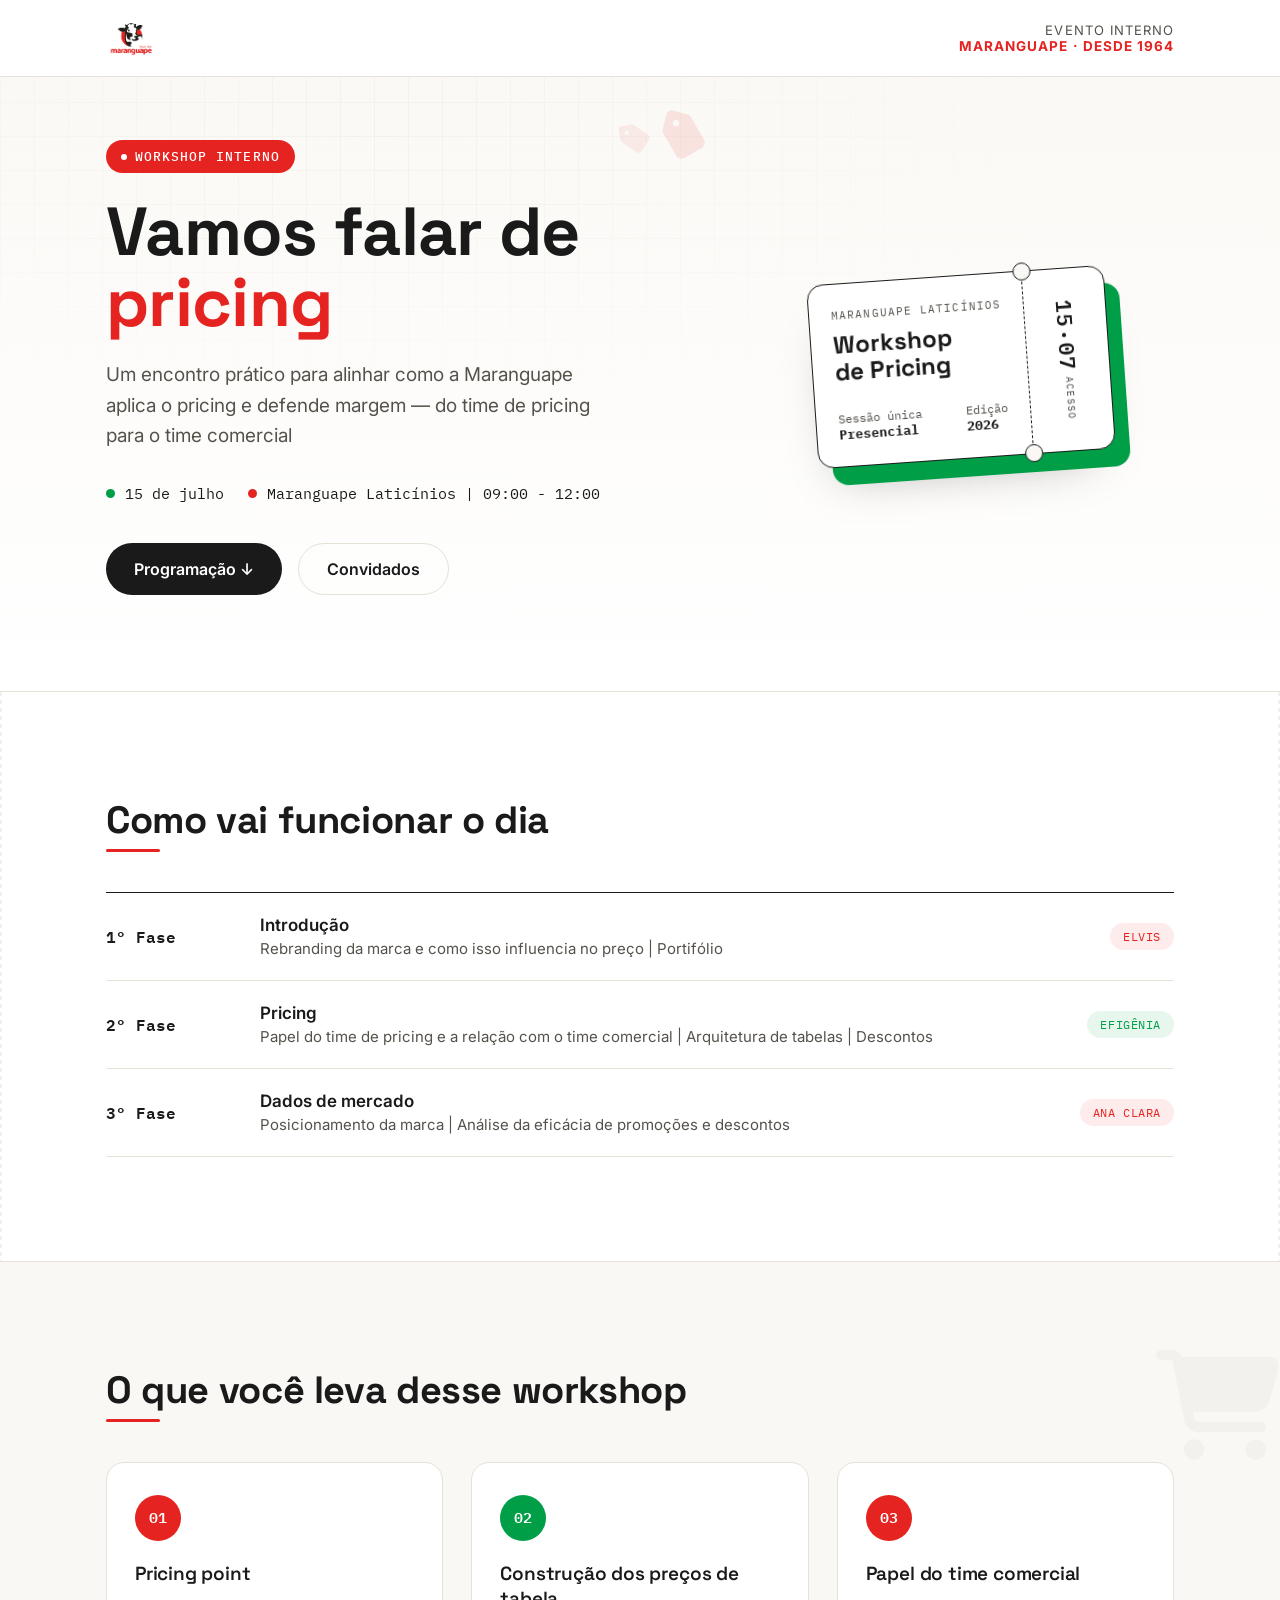
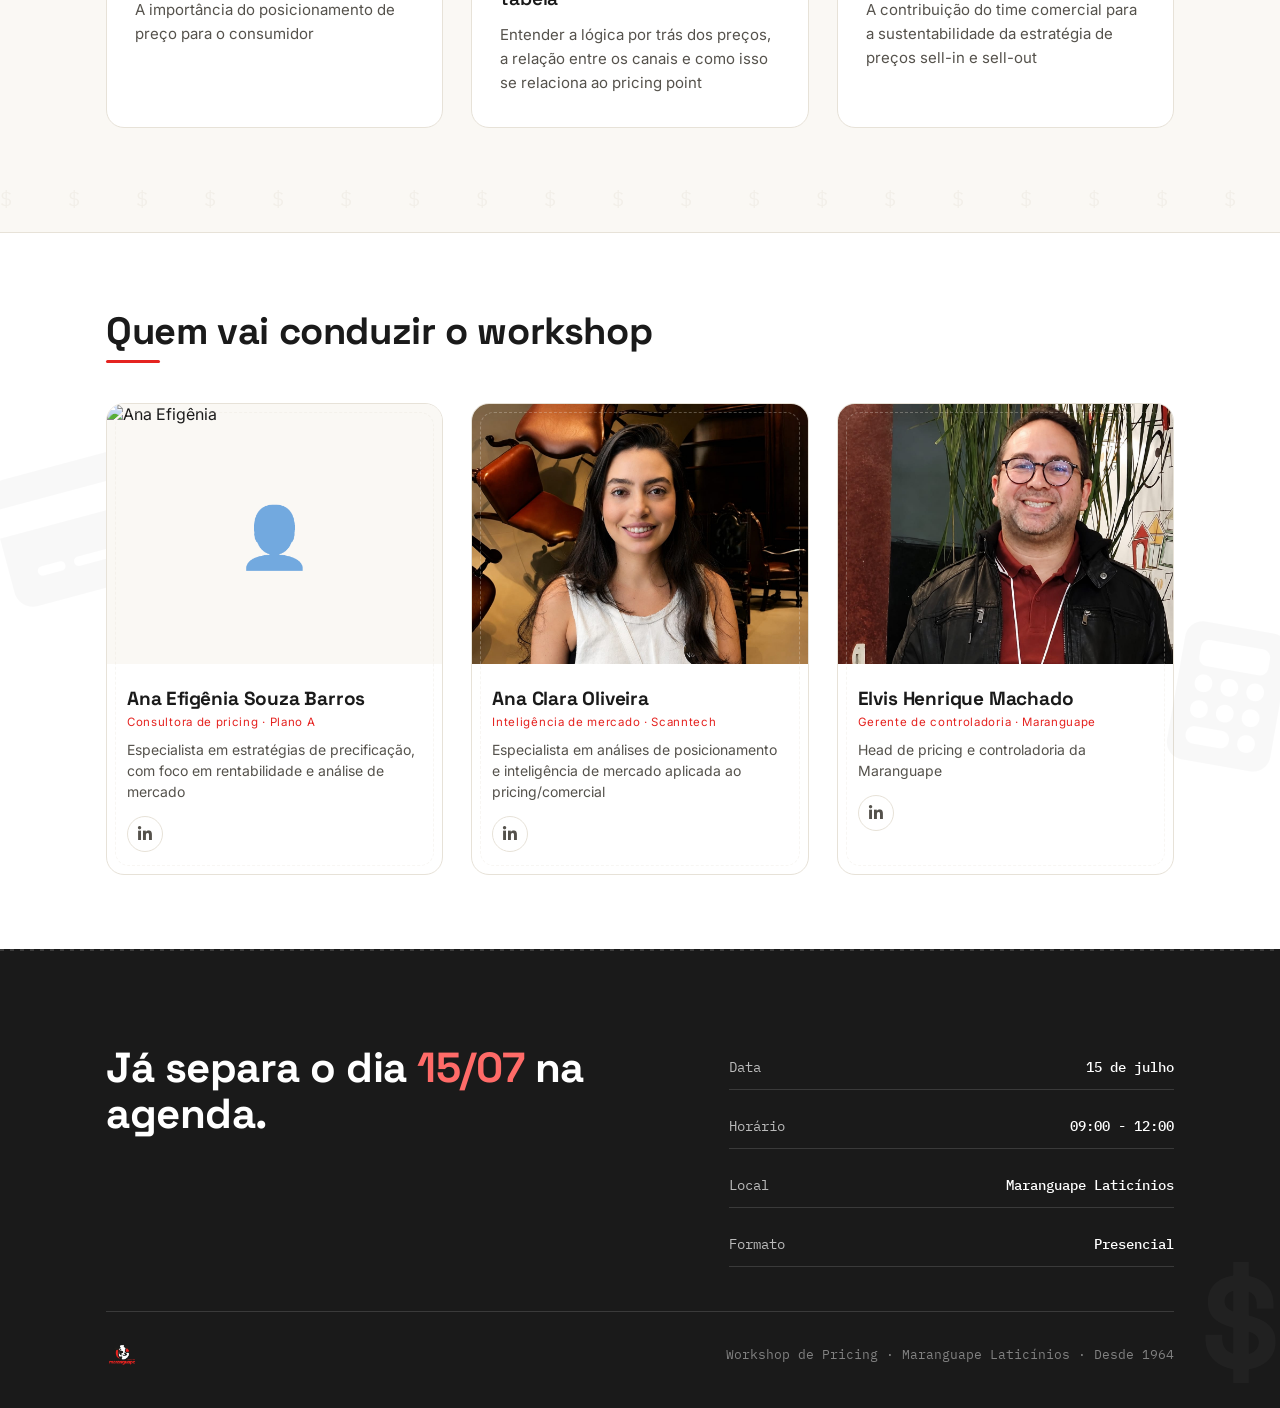
==== commit 37912436: "Add files via upload" ====
--- a/index.html
+++ b/index.html
@@ -111,12 +111,12 @@
     <div class="why-grid">
       <div class="why-card">
         <div class="icon">01</div>
-        <h3>Pricing Point</h3>
+        <h3>Pricing point</h3>
         <p>A importância do posicionamento de preço para o consumidor</p>
       </div>
       <div class="why-card">
         <div class="icon">02</div>
-        <h3>Construção dos Preços de Tabela</h3>
+        <h3>Construção dos preços de tabela</h3>
         <p>Entender a lógica por trás dos preços, a relação entre os canais e como isso se relaciona ao pricing point</p>
       </div>
       <div class="why-card">
@@ -144,7 +144,7 @@
         </div>
         <div class="guest-info">
           <h3 class="guest-name">Ana Efigênia Souza Barros</h3>
-          <span class="guest-role">Consultora de Pricing · Plano A</span>
+          <span class="guest-role">Consultora de pricing · Plano A</span>
           <p class="guest-bio">Especialista em estratégias de precificação, com foco em rentabilidade e análise de mercado</p>
           <div class="guest-social">
             <a href="https://www.linkedin.com/in/anaefigenia/" target="_blank" title="LinkedIn">
@@ -161,7 +161,7 @@
         </div>
         <div class="guest-info">
           <h3 class="guest-name">Ana Clara Oliveira</h3>
-          <span class="guest-role">Inteligência de Mercado · Scanntech</span>
+          <span class="guest-role">Inteligência de mercado · Scanntech</span>
           <p class="guest-bio">Especialista em análises de posicionamento e inteligência de mercado aplicada ao pricing/comercial</p>
           <div class="guest-social">
             <a href="https://www.linkedin.com/in/ana-clara-d-oliveira/" target="_blank" title="LinkedIn">
@@ -178,7 +178,7 @@
         </div>
         <div class="guest-info">
           <h3 class="guest-name">Elvis Henrique Machado</h3>
-          <span class="guest-role">Gerente de Controladoria · Maranguape</span>
+          <span class="guest-role">Gerente de controladoria · Maranguape</span>
           <p class="guest-bio">Head de pricing e controladoria da Maranguape</p>
           <div class="guest-social">
             <a href="https://www.linkedin.com/in/elvis-henrique-33307b53/" target="_blank" title="LinkedIn">
--- a/workshop.css
+++ b/workshop.css
@@ -13,6 +13,7 @@
   *{box-sizing:border-box;}
   html{
     scroll-behavior:smooth;
+    overflow-x:hidden;
     margin:0;
     padding:0;
   }
@@ -21,6 +22,7 @@
     padding:0;
     background:var(--white);
     color:var(--ink);
+    overflow-x:hidden;
     font-family:'Inter',sans-serif;
     -webkit-font-smoothing:antialiased;
     overflow-x:hidden;
@@ -633,4 +635,4 @@
   }
   @media (max-width:880px){
     .footer-top{border-bottom:none; padding-bottom:0;}
-  }+  }
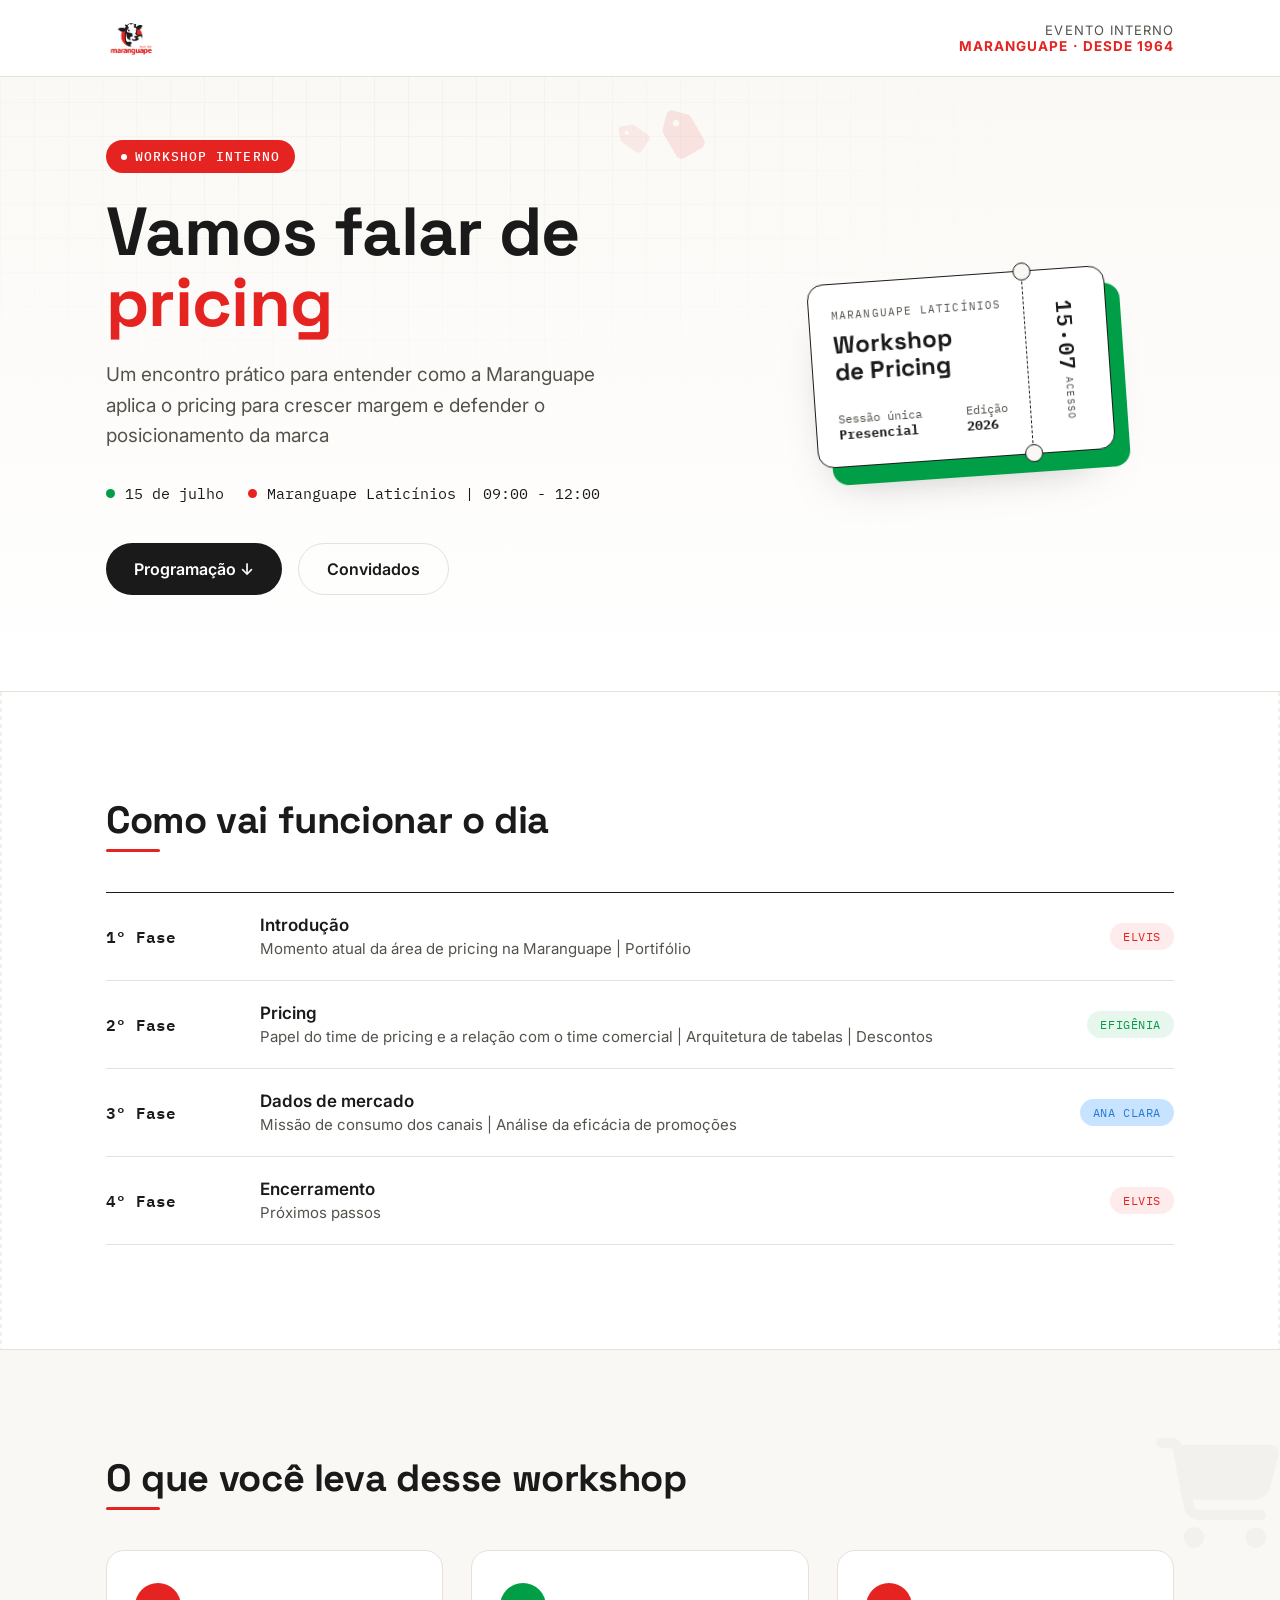
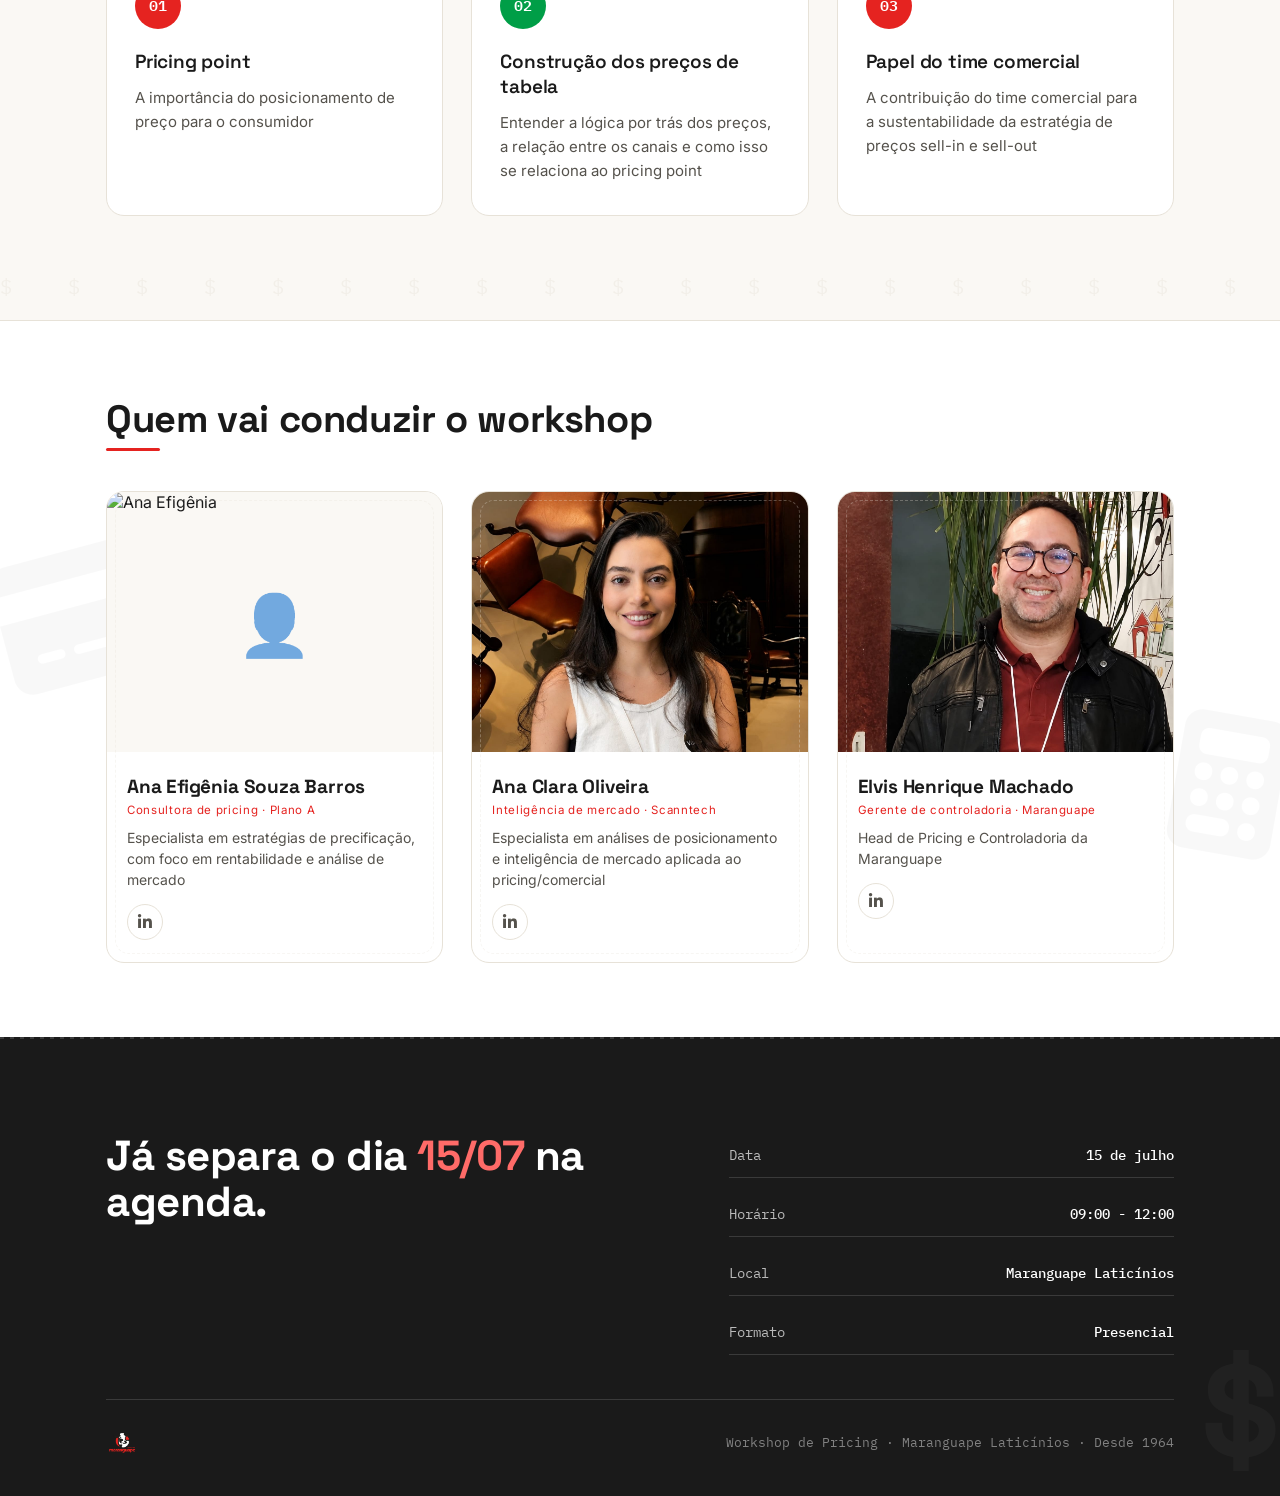
==== commit 4dd1d250: "Add files via upload" ====
--- a/index.html
+++ b/index.html
@@ -29,8 +29,7 @@
     <div>
       <span class="eyebrow">Workshop interno</span>
       <h1>Vamos falar de <span>pricing</span></h1>
-      <p class="lead">Um encontro prático para alinhar como a Maranguape aplica o pricing e defende margem — 
-        do time de pricing para o time comercial</p>
+      <p class="lead">Um encontro prático para entender como a Maranguape aplica o pricing para crescer margem e defender o posicionamento da marca</p>
       <div class="hero-meta">
         <div class="meta-item"><span class="meta-dot"></span> 15 de julho</div>
         <div class="meta-item alt"><span class="meta-dot"></span> Maranguape Laticínios | 09:00 - 12:00</div>
@@ -77,7 +76,7 @@
         <div class="ledger-time mono">1° Fase</div>
         <div>
           <div class="ledger-title">Introdução</div>
-          <div class="ledger-desc">Rebranding da marca e como isso influencia no preço | Portifólio</div>
+          <div class="ledger-desc">Momento atual da área de pricing na Maranguape | Portifólio</div>
         </div>
         <span class="tag-chip red">Elvis</span>
       </div>
@@ -93,9 +92,17 @@
         <div class="ledger-time mono">3° Fase</div>
         <div>
           <div class="ledger-title">Dados de mercado</div>
-          <div class="ledger-desc"> Posicionamento da marca | Análise da eficácia de promoções e descontos </div>
-        </div>
-        <span class="tag-chip red">Ana Clara</span>
+          <div class="ledger-desc"> Missão de consumo dos canais | Análise da eficácia de promoções </div>
+        </div>
+        <span class="tag-chip blue">Ana Clara</span>
+      </div>
+      <div class="ledger-row">
+        <div class="ledger-time mono">4° Fase</div>
+        <div>
+          <div class="ledger-title">Encerramento</div>
+          <div class="ledger-desc"> Próximos passos </div>
+        </div>
+        <span class="tag-chip red">Elvis</span>
       </div>
     </div>
   </div>
@@ -179,7 +186,7 @@
         <div class="guest-info">
           <h3 class="guest-name">Elvis Henrique Machado</h3>
           <span class="guest-role">Gerente de controladoria · Maranguape</span>
-          <p class="guest-bio">Head de pricing e controladoria da Maranguape</p>
+          <p class="guest-bio">Head de Pricing e Controladoria da Maranguape</p>
           <div class="guest-social">
             <a href="https://www.linkedin.com/in/elvis-henrique-33307b53/" target="_blank" title="LinkedIn">
               <i class="fab fa-linkedin-in"></i>
--- a/workshop.css
+++ b/workshop.css
@@ -8,6 +8,8 @@
     --line:#E7E2D8;
     --red-soft:#FDECEB;
     --green-soft:#E8F7EE;
+    --blue:#277ad3;
+    --blue-soft:#c8e3ff;
     --radius:18px;
   }
   *{box-sizing:border-box;}
@@ -327,6 +329,7 @@
     white-space:nowrap;
   }
   .tag-chip.red{background:var(--red-soft);color:var(--red);}
+  .tag-chip.blue{background:var(--blue-soft);color:var(--blue);}
   .tag-chip.green{background:var(--green-soft);color:var(--green);}
 
   .why{
